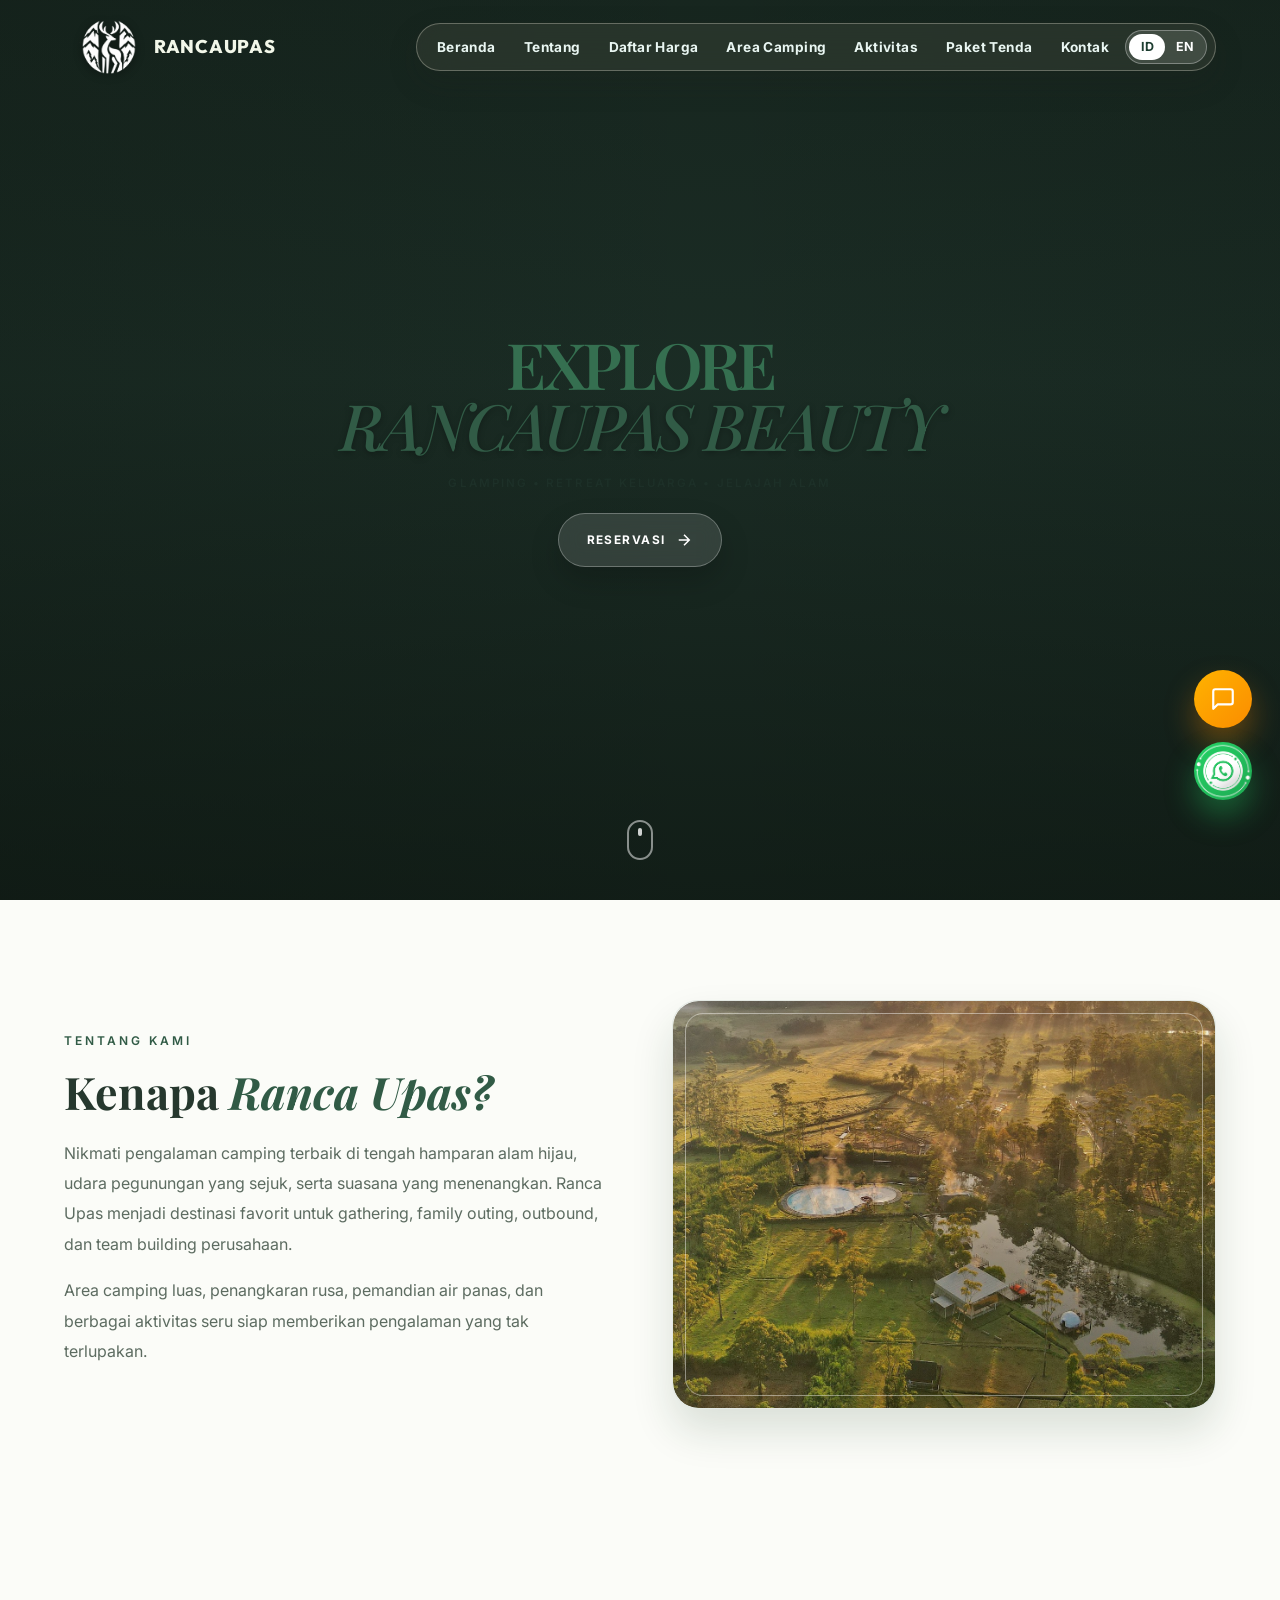
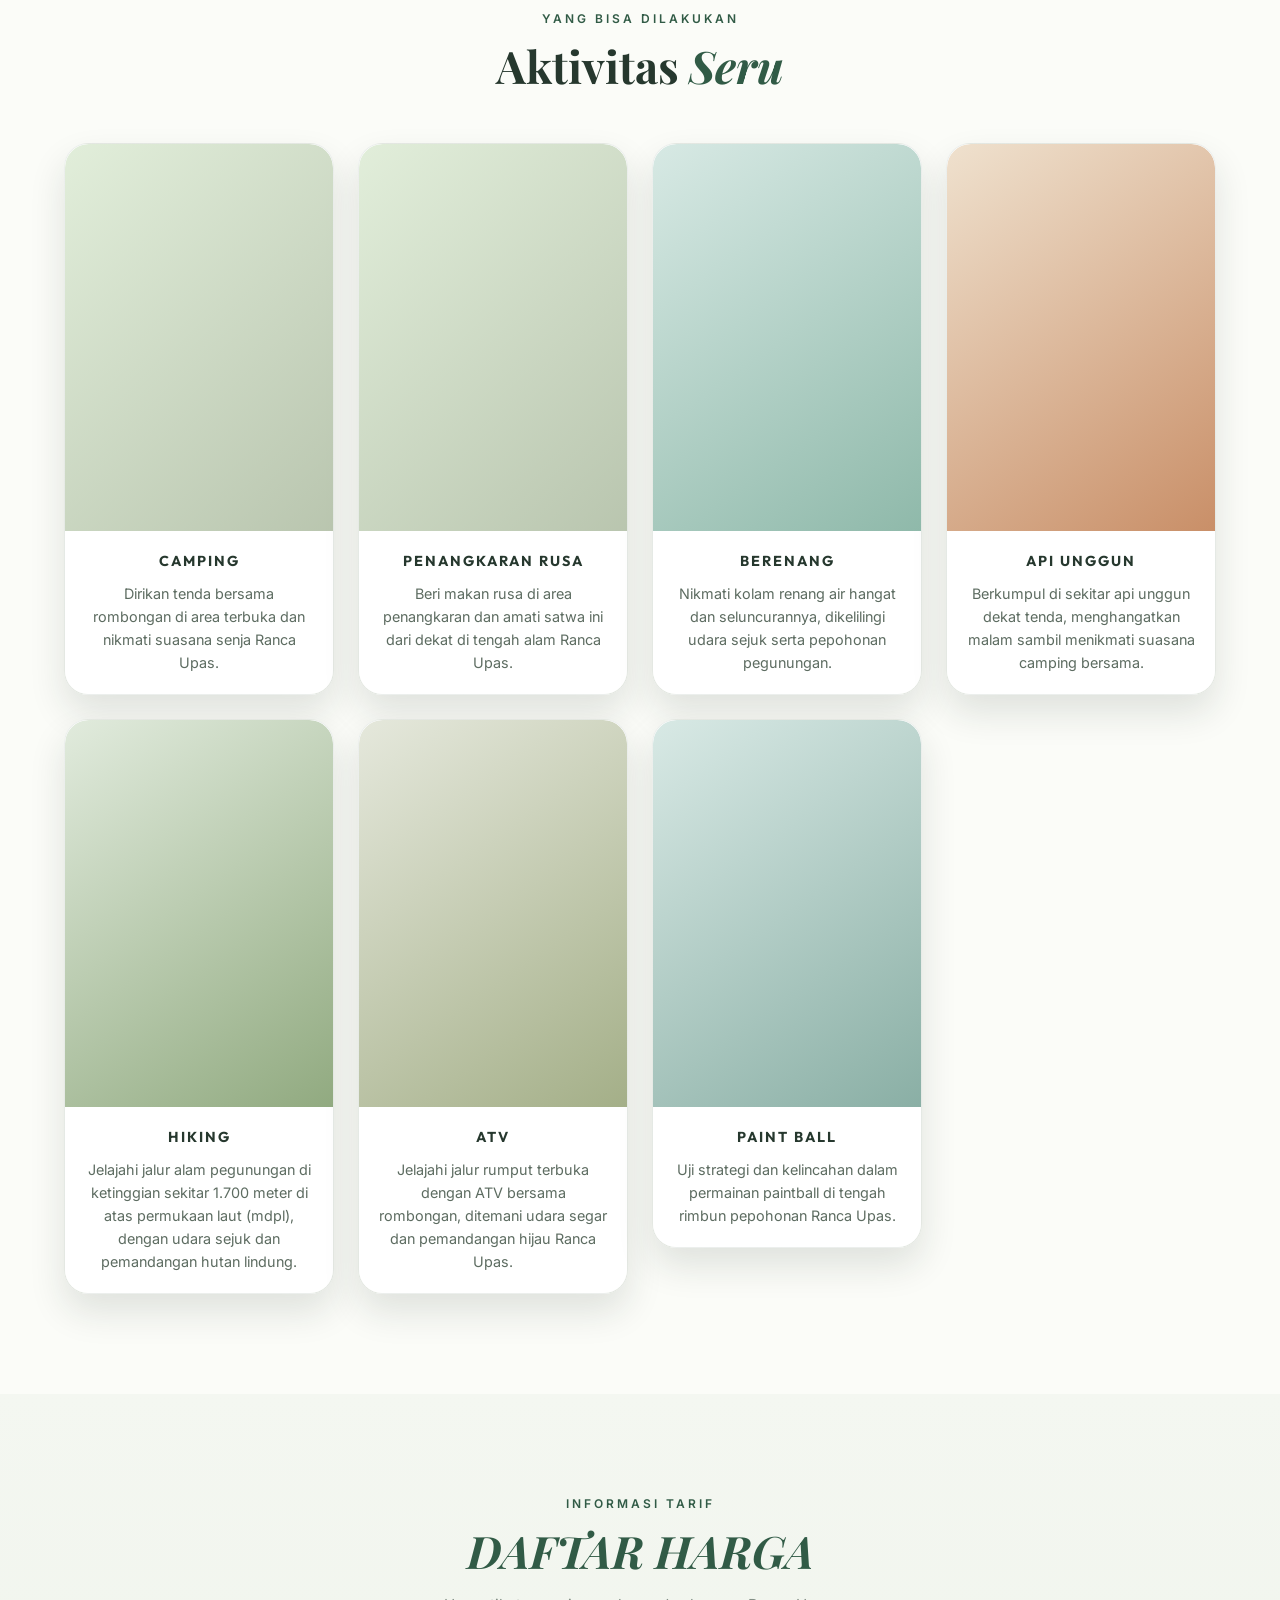
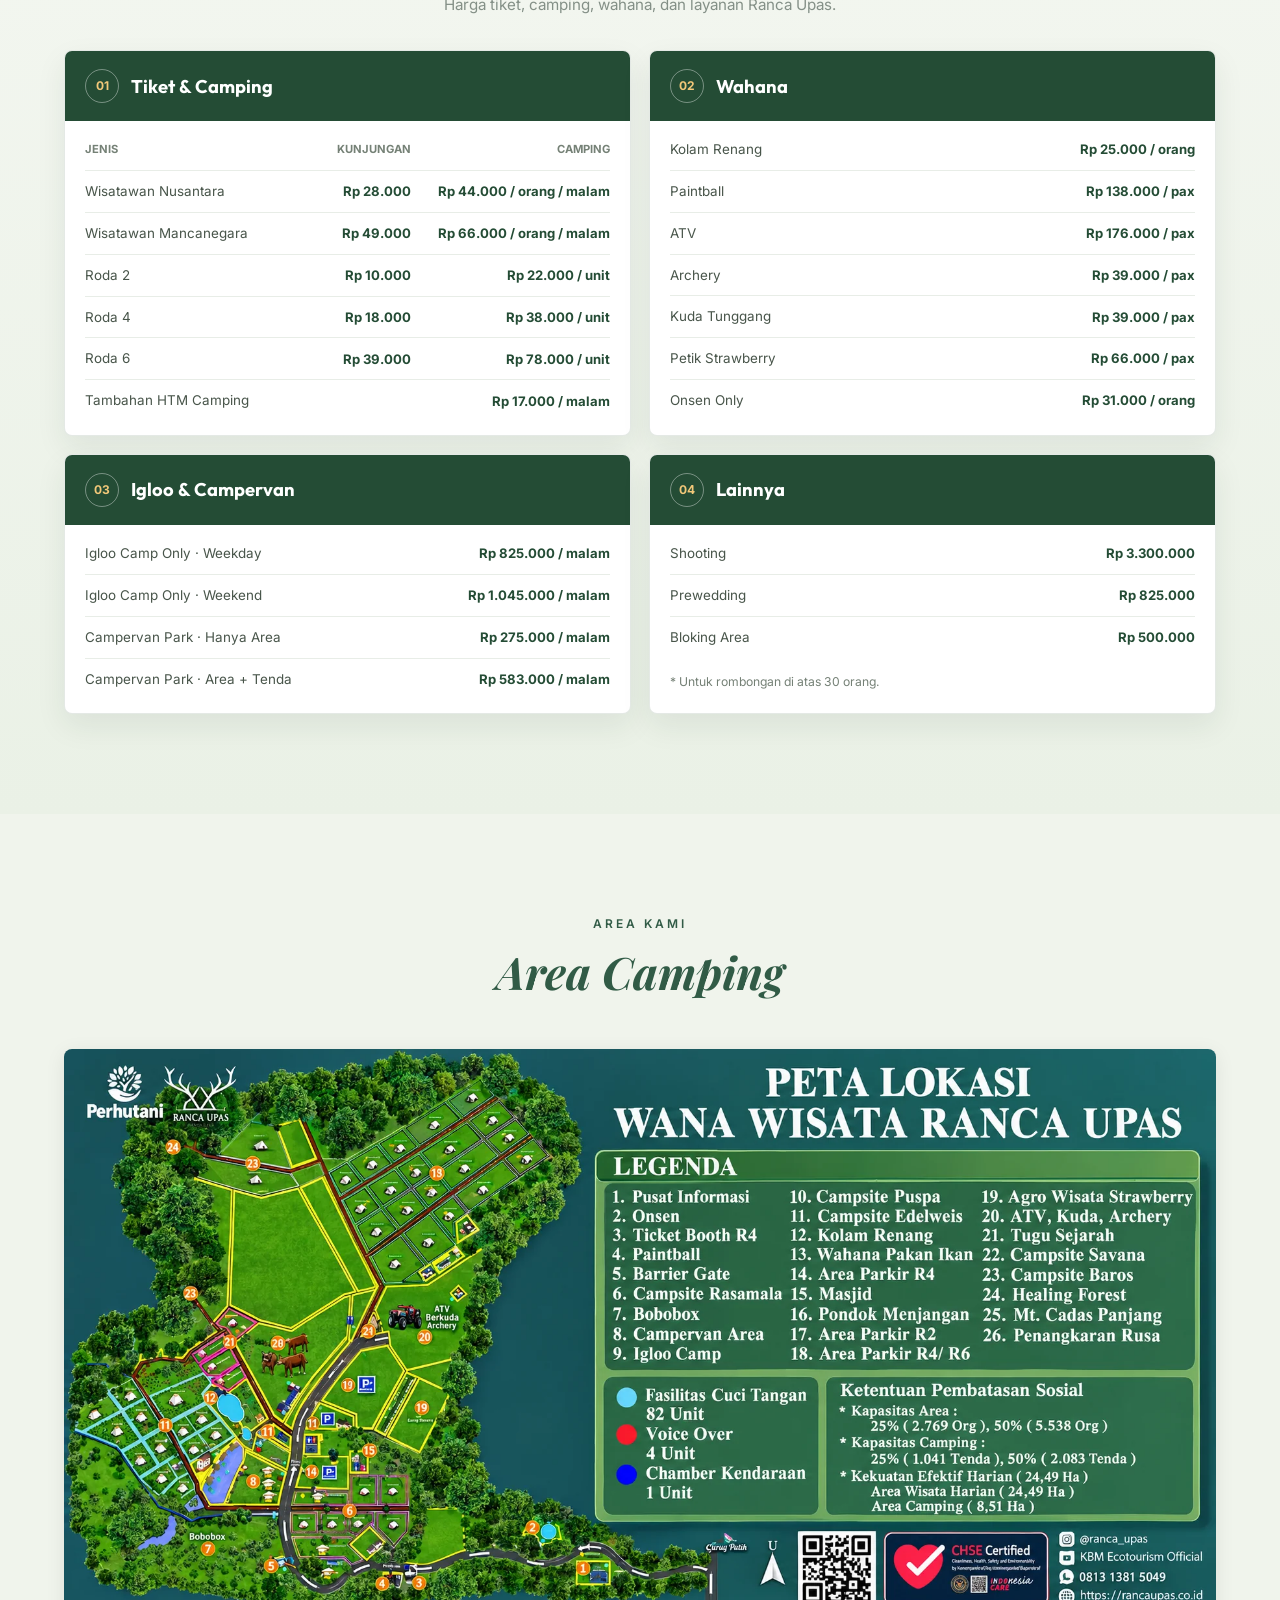
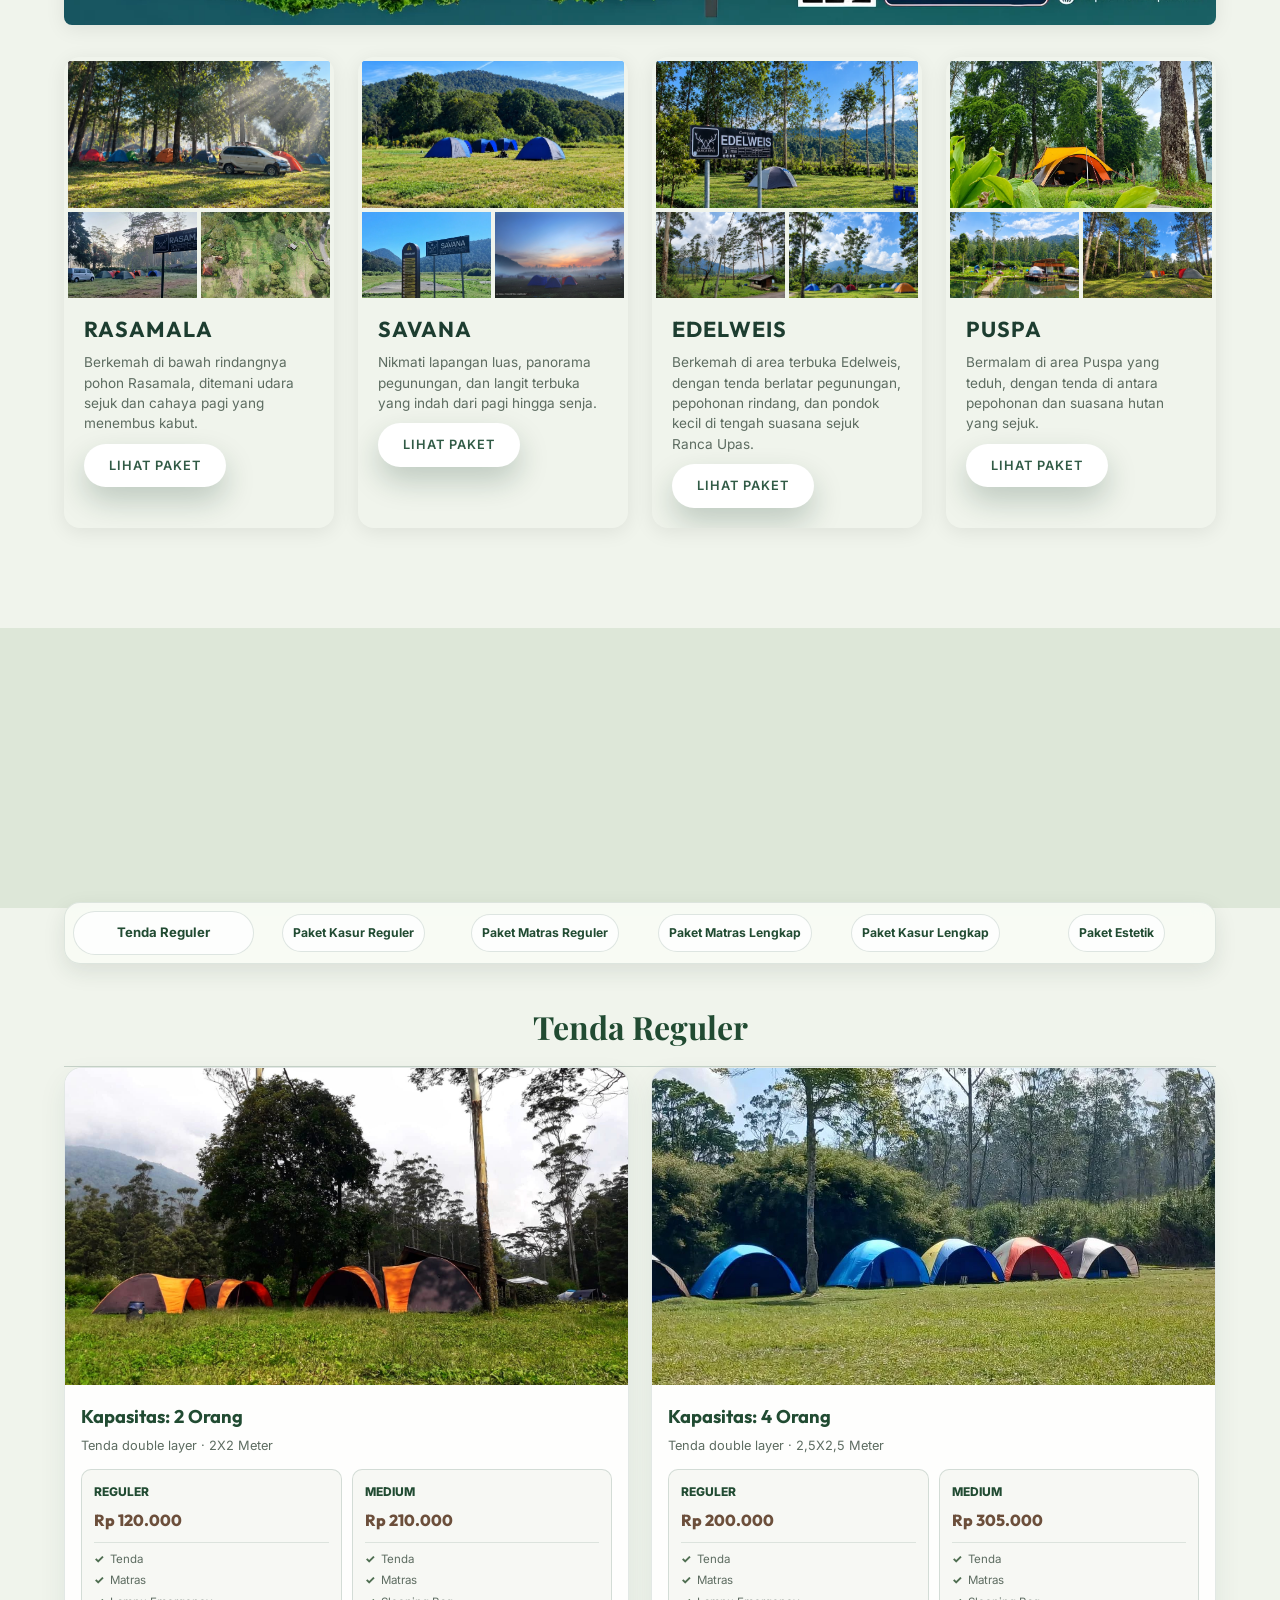
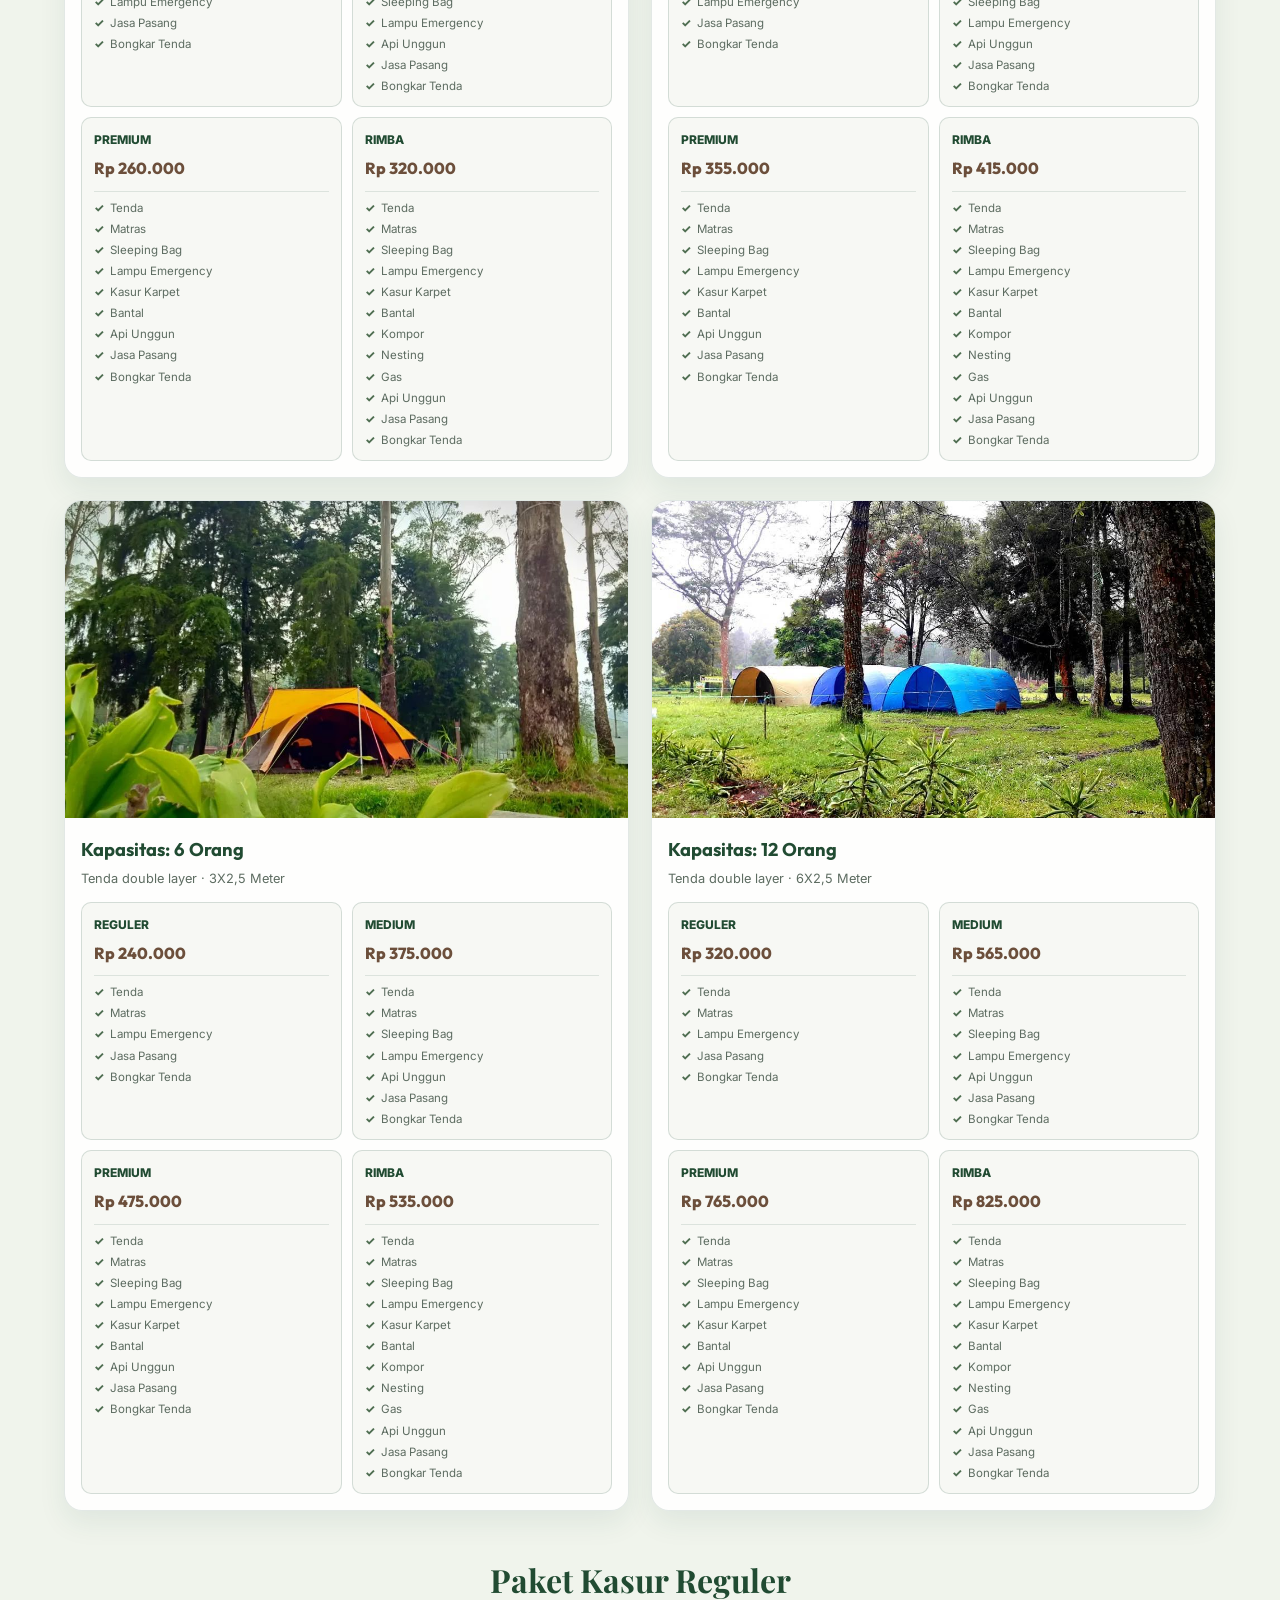
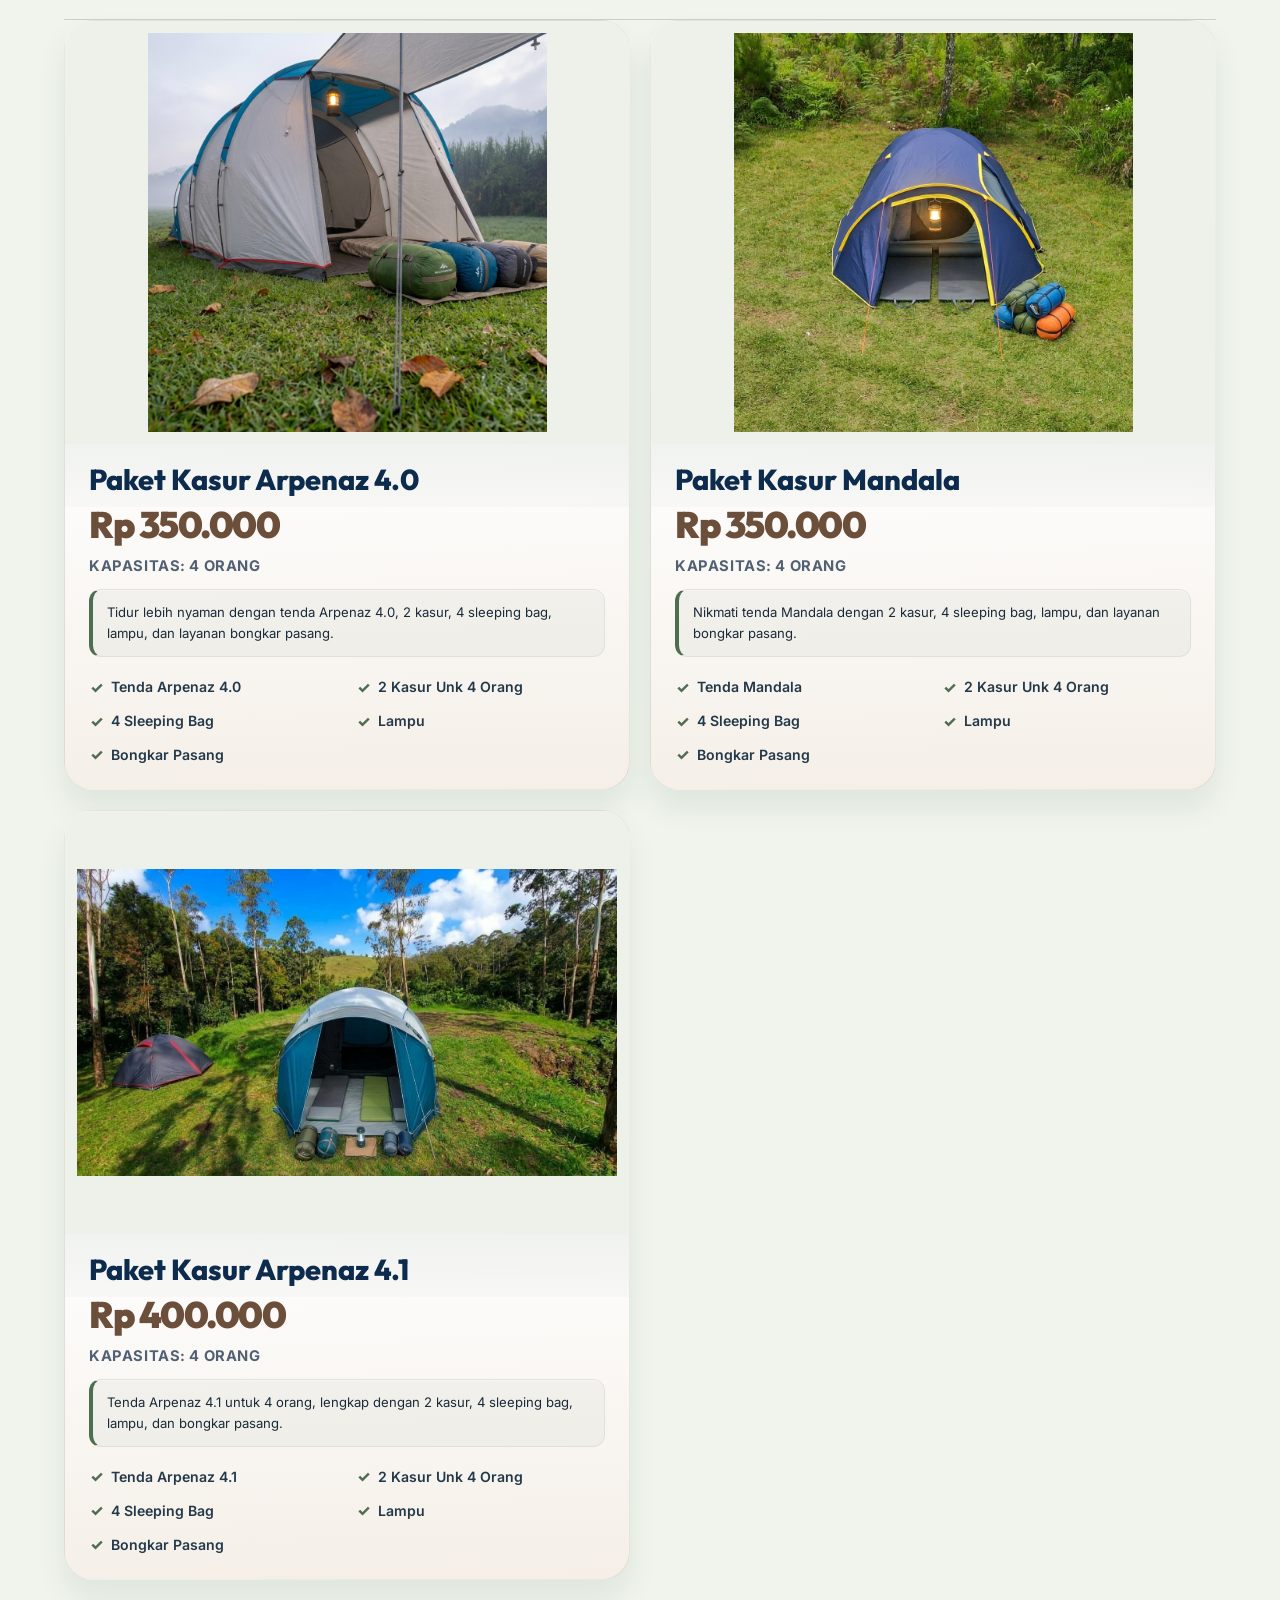
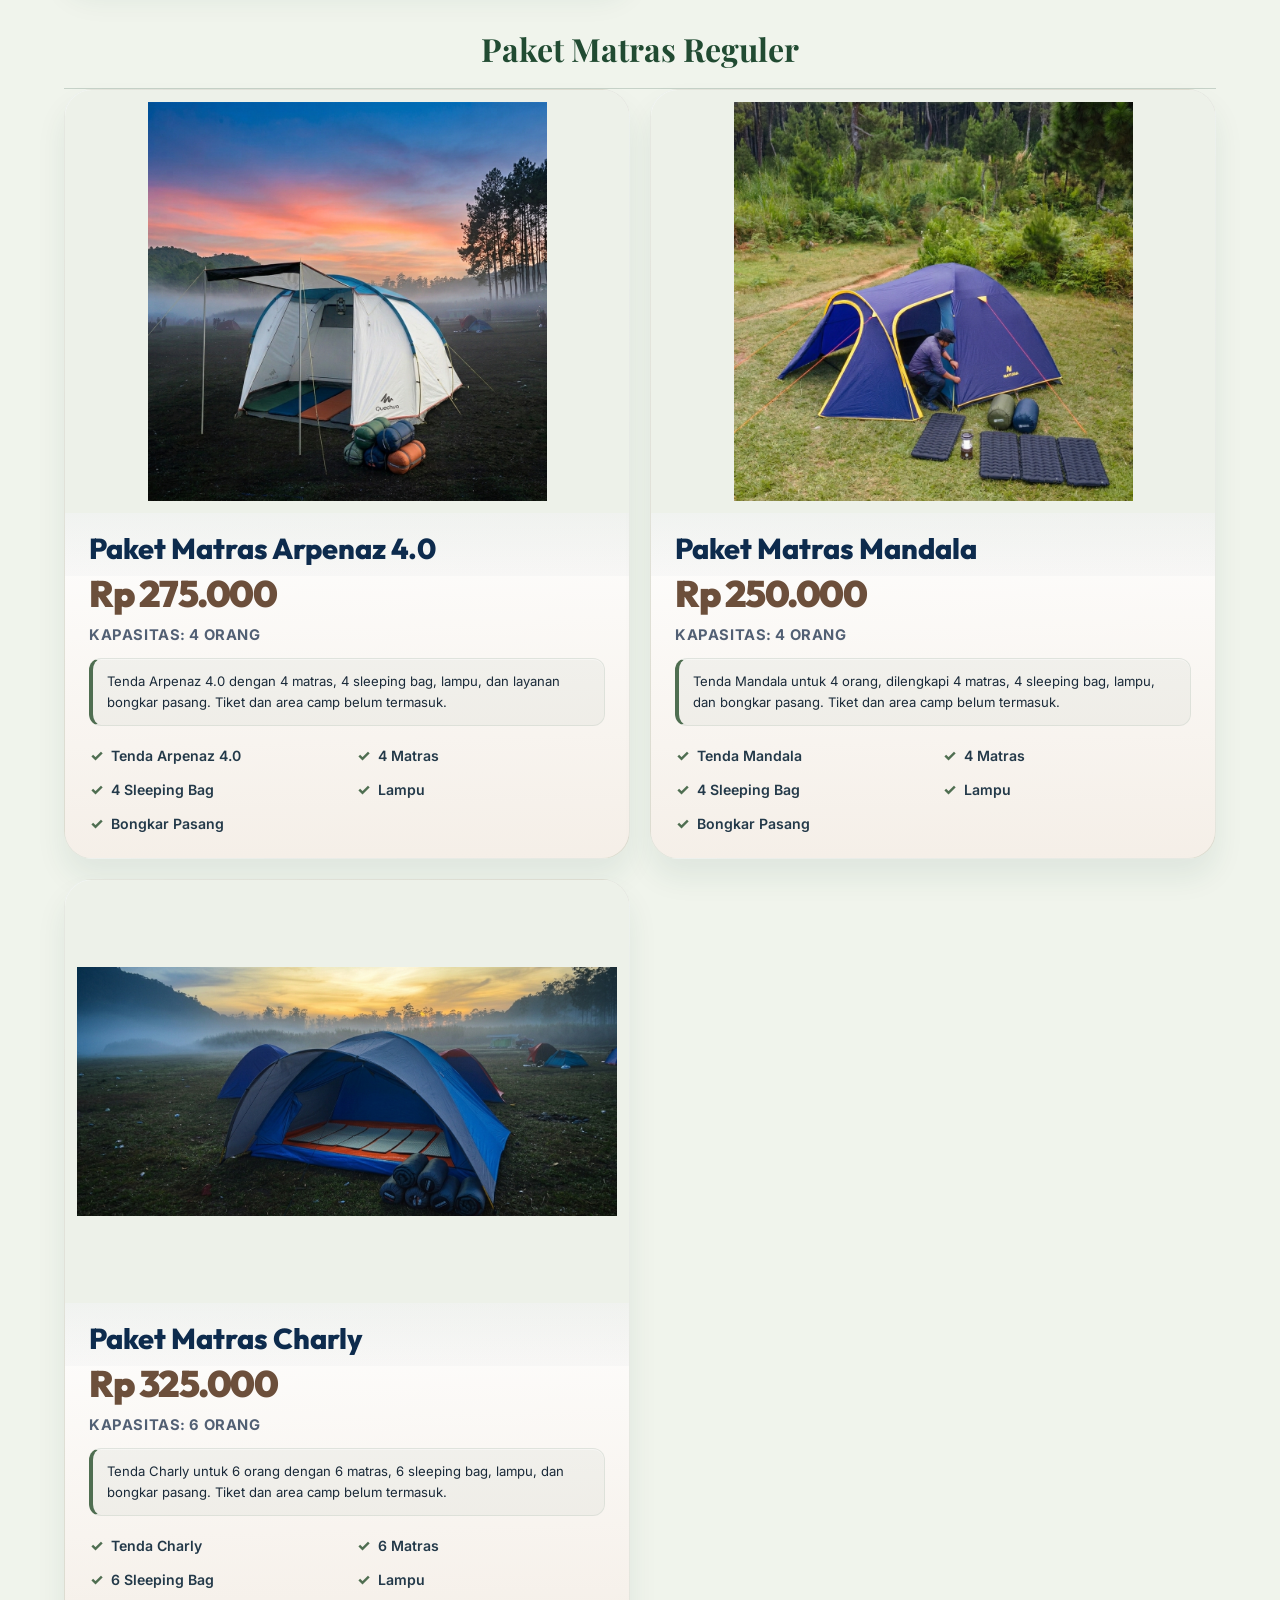
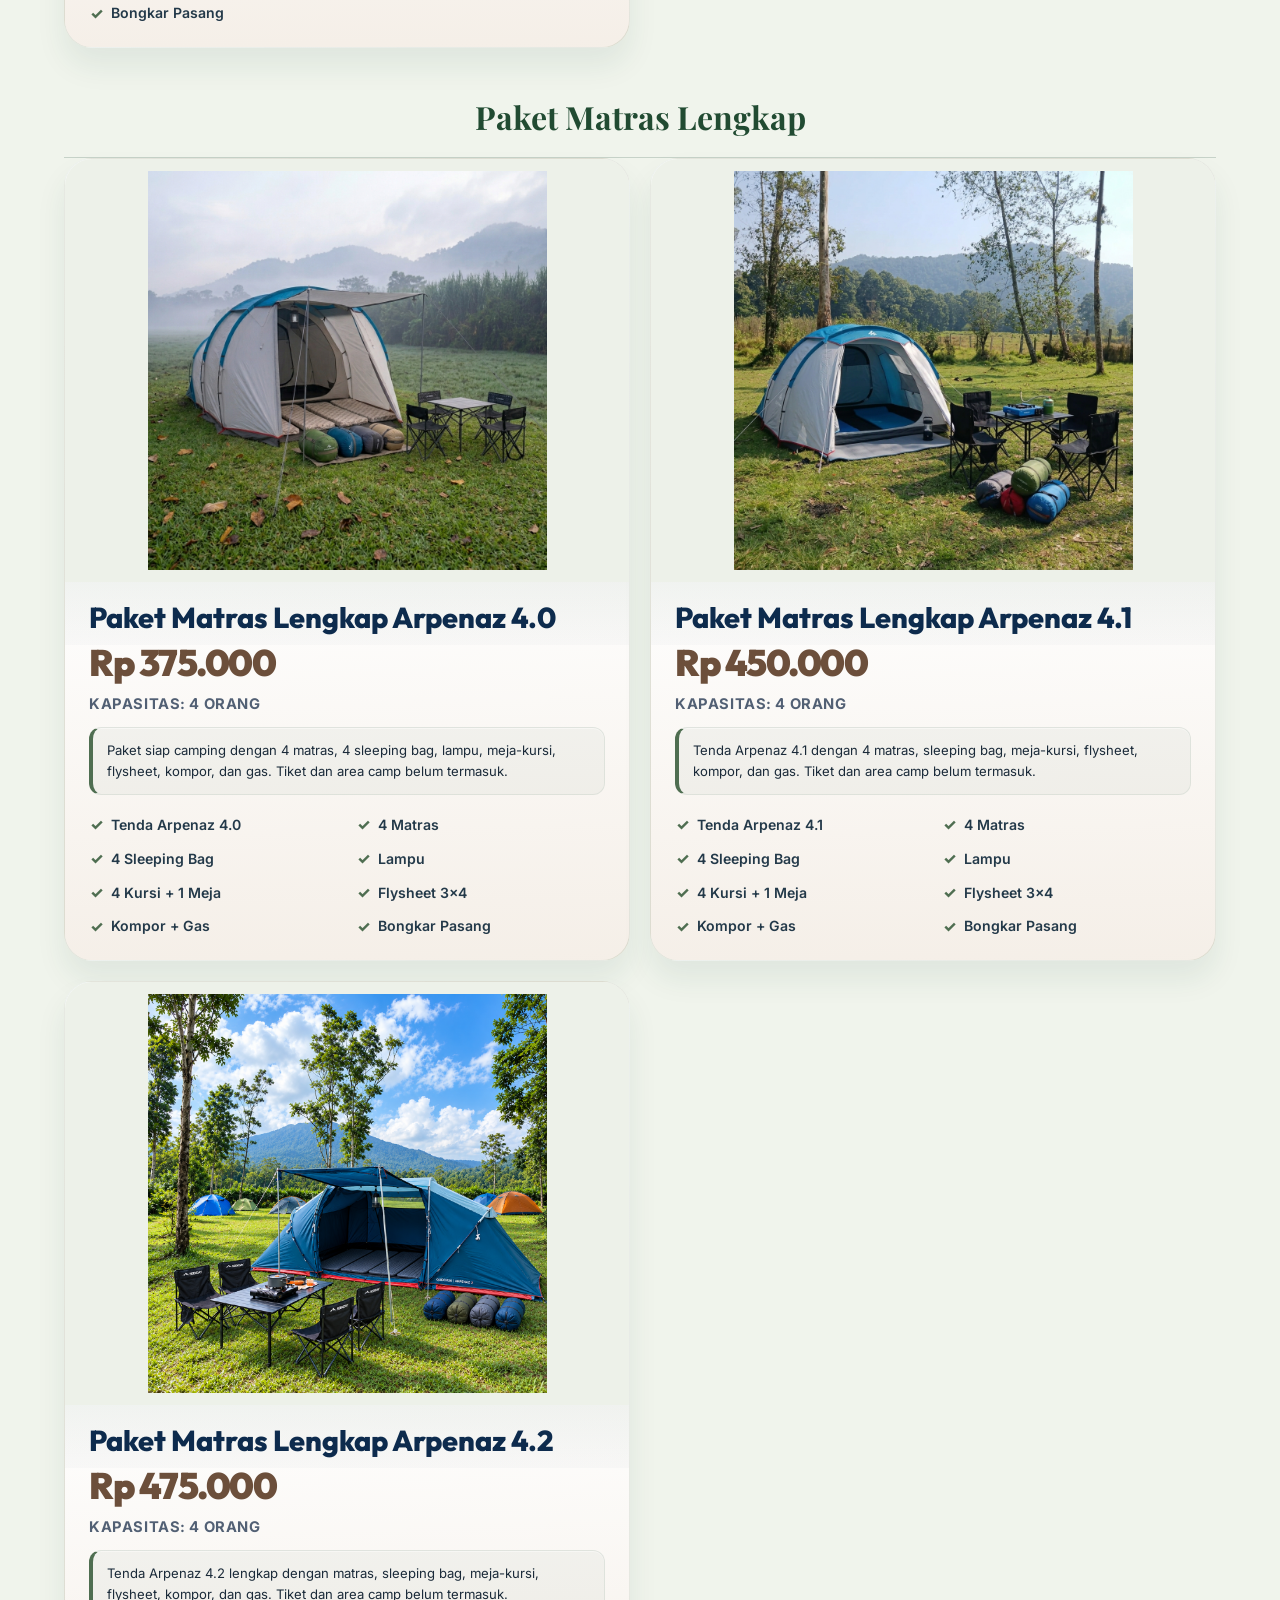
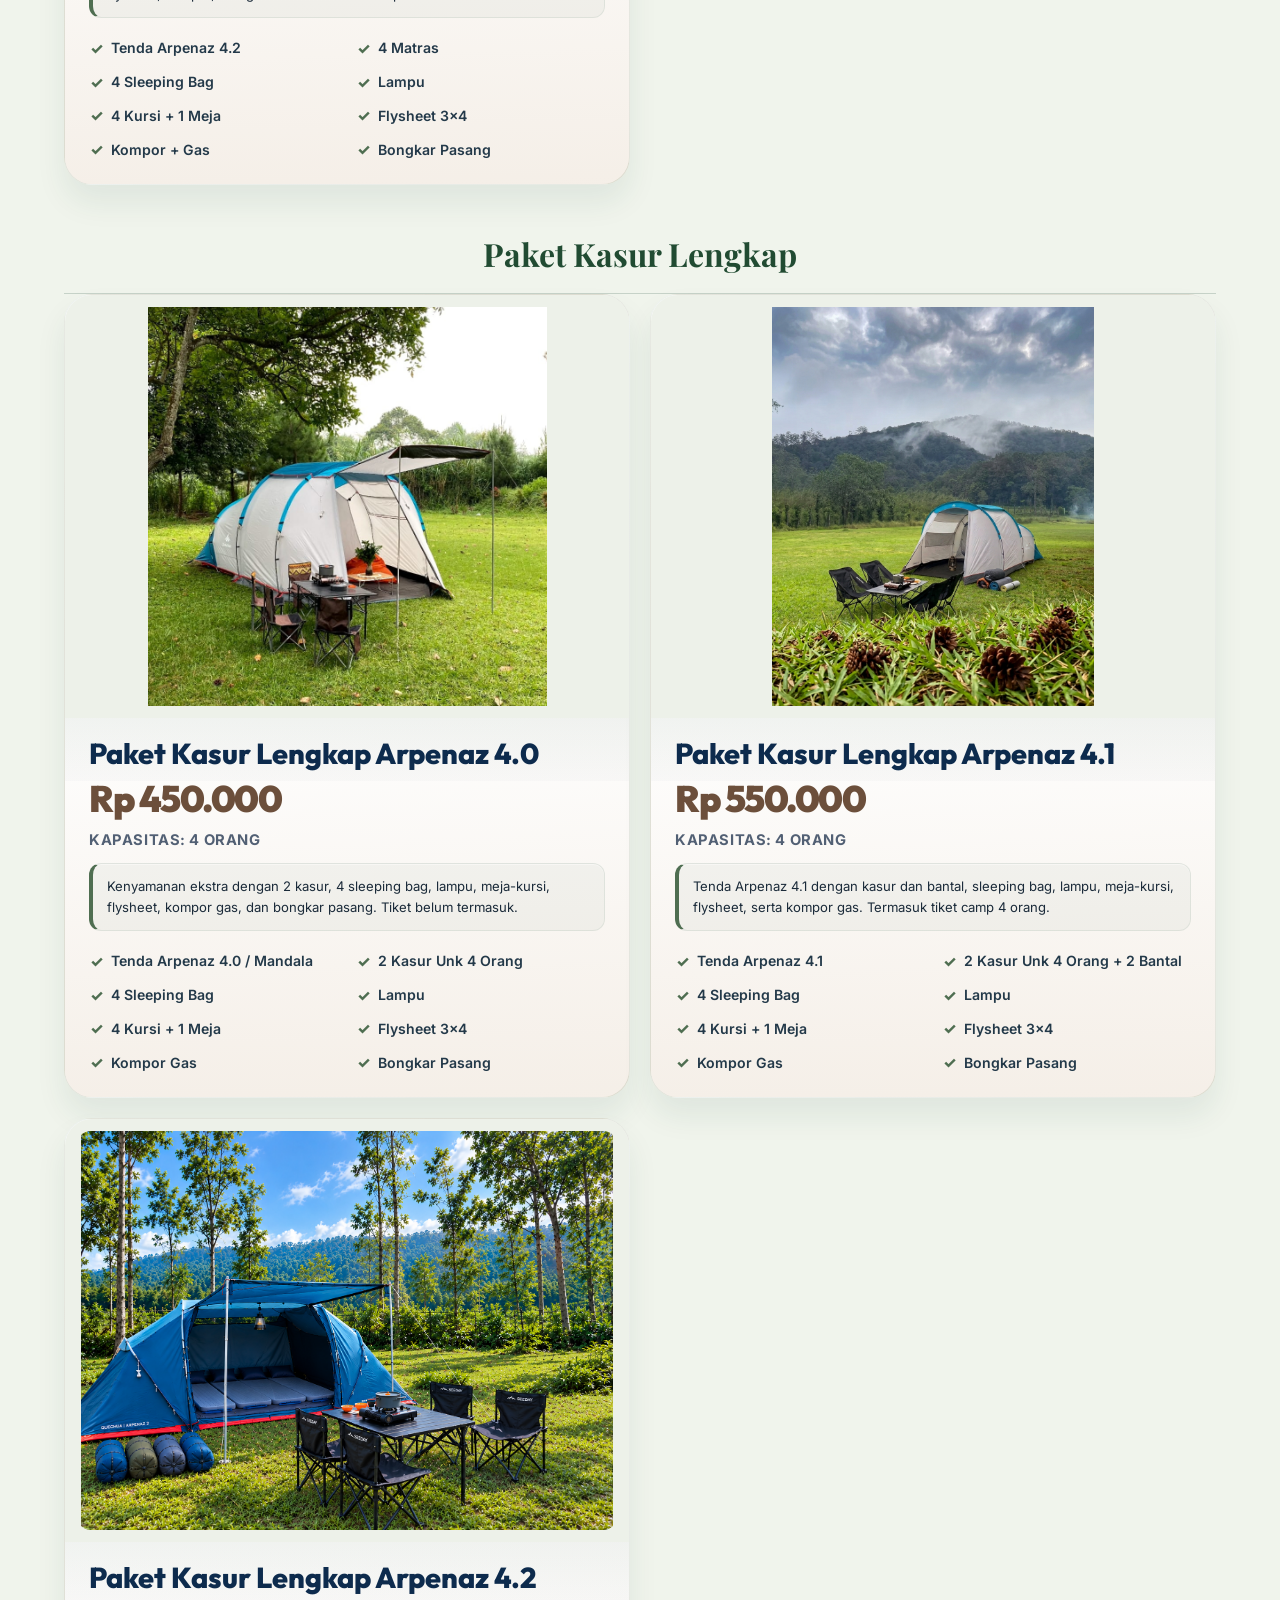
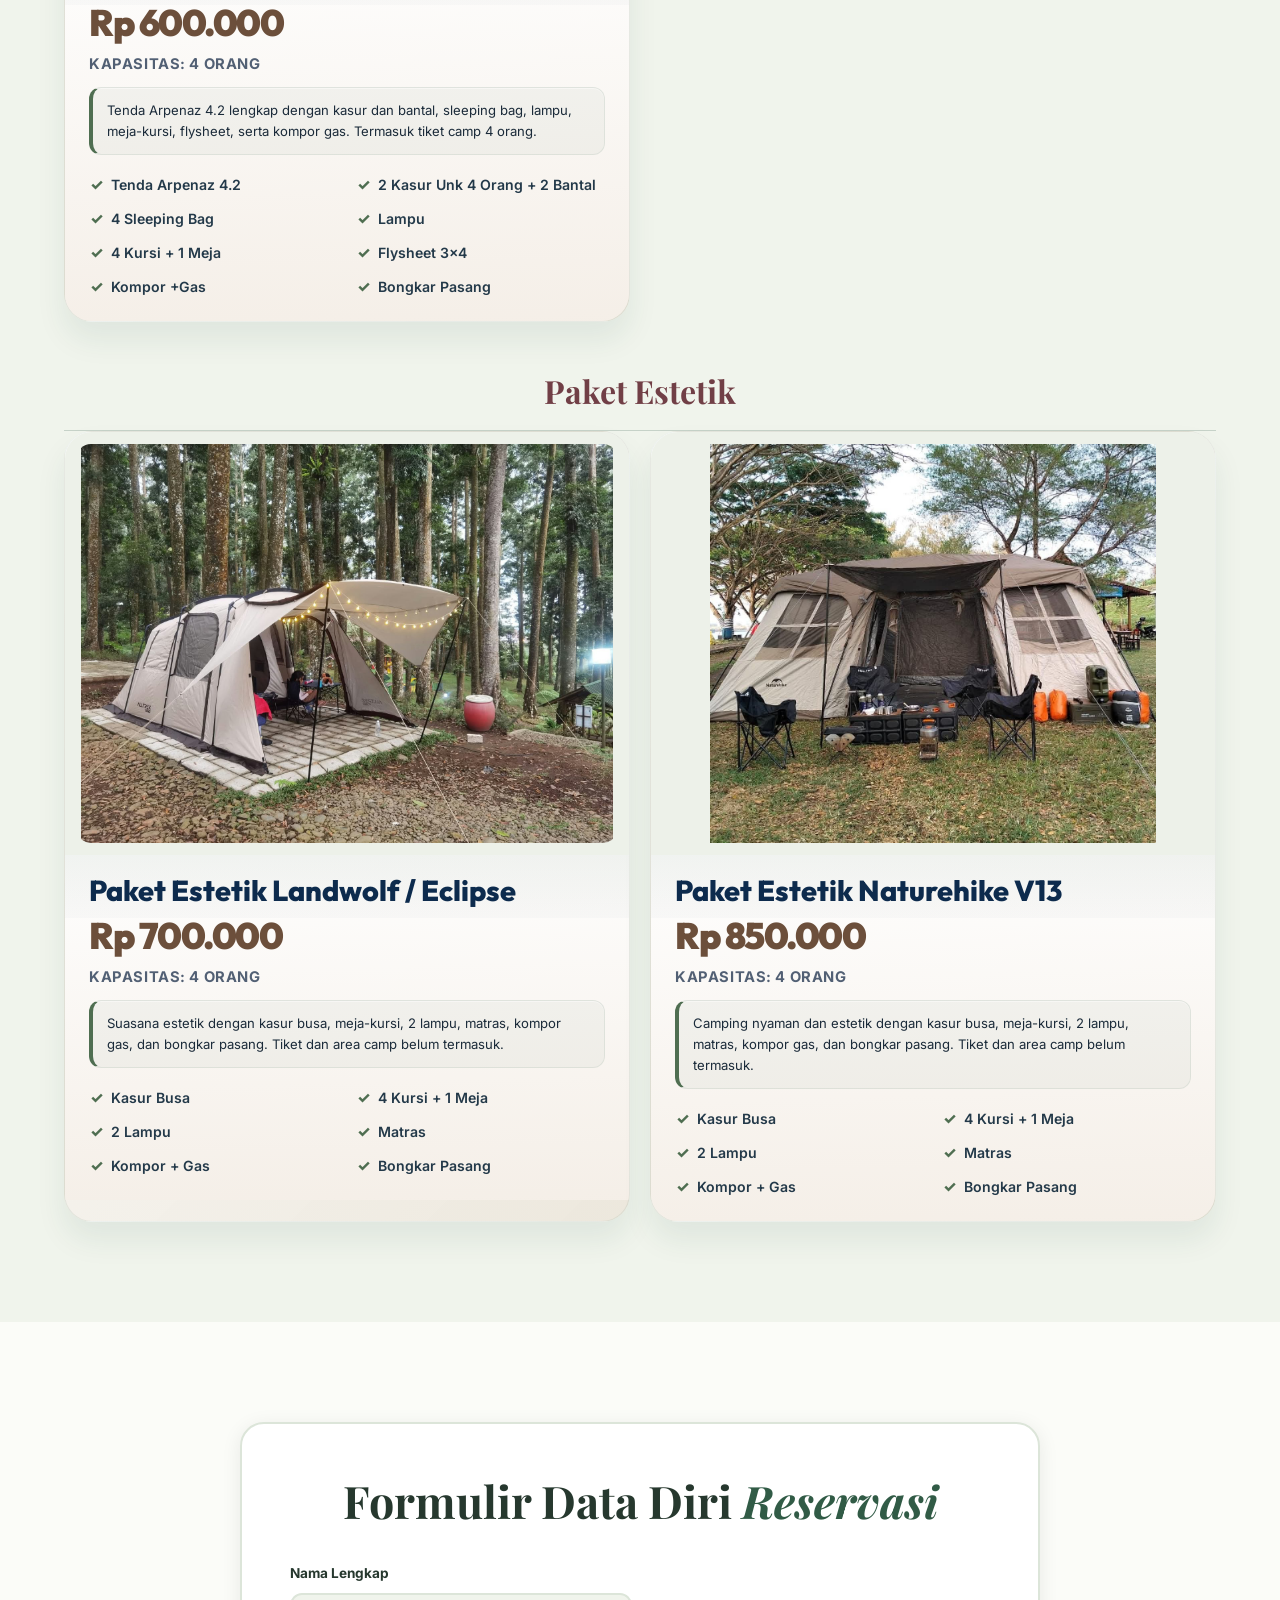
==== RANCAUPAS BEAUTY/index.html @ 6505d2d2 "auto: 2026-10-15 12.51.29" ====
<!DOCTYPE html>
<html lang="id">
<head>
    <meta charset="UTF-8">
    <meta name="viewport" content="width=device-width, initial-scale=1.0">
    <meta name="description" content="Ranca Upas Beauty - Destinasi camping terbaik di Ciwidey, Bandung. Nikmati pengalaman 2 Hari 1 Malam di alam terbuka dengan penangkaran rusa, pemandian air panas, dan berbagai aktivitas outdoor.">
    <meta name="keywords" content="ranca upas, camping, ciwidey, bandung, glamping, tenda, outdoor, penangkaran rusa, wisata alam">
    <title>Ranca Upas Beauty — Pengalaman Camping & Wisata Alam</title>
    <link rel="preconnect" href="https://fonts.googleapis.com">
    <link rel="preconnect" href="https://fonts.gstatic.com" crossorigin>
    <link href="https://fonts.googleapis.com/css2?family=Playfair+Display:ital,wght@0,400;0,500;0,600;0,700;1,400;1,500&family=Inter:wght@300;400;500;600;700&family=Outfit:wght@300;400;500;600;700&display=swap" rel="stylesheet">
    <link rel="stylesheet" href="style.css?v=dd909db7c600">
</head>
<body>
    <!-- Navigation -->
    <nav id="main-nav" class="navbar">
        <div class="nav-container">
            <a href="index.html" class="nav-logo" id="nav-logo" aria-label="Ranca Upas, kembali ke beranda">
                <img class="nav-logo-image" src="images/logo/Stylized%20Deer%20Mountain%20Emblem.png?v=20261015" alt="">
                <span class="nav-logo-text">RANCAUPAS</span>
            </a>
            <ul class="nav-links" id="nav-links">
                <li><a href="#hero" class="nav-link active" data-section="hero">Home</a></li>
                <li><a href="#tentang" class="nav-link" data-section="tentang">Tentang</a></li>
                <li><a href="#daftar-harga" class="nav-link" data-section="daftar-harga">Daftar Harga</a></li>
                <li><a href="#area-camping" class="nav-link" data-section="area-camping">Area Camping</a></li>
                <li><a href="#aktivitas" class="nav-link" data-section="aktivitas">Aktivitas</a></li>
                <li><a href="#paket" class="nav-link" data-section="paket">Paket Tenda</a></li>
                <li><a href="#kontak" class="nav-link" data-section="kontak">Kontak</a></li>
                <li class="language-switch-item">
                    <div class="language-switch" role="group" aria-label="Pilih bahasa">
                        <button type="button" class="language-option" data-language="id" aria-pressed="true">ID</button>
                        <button type="button" class="language-option" data-language="en" aria-pressed="false">EN</button>
                    </div>
                </li>
            </ul>
            <button id="nav-toggle" class="nav-toggle" aria-label="Toggle navigation">
                <span class="hamburger-line"></span>
                <span class="hamburger-line"></span>
                <span class="hamburger-line"></span>
            </button>
        </div>
    </nav>

    <!-- Hero Section -->
    <section id="hero" class="hero-section">
        <div class="hero-video-stage" aria-hidden="true">
            <video class="hero-video-layer is-active" muted playsinline loop preload="metadata">
                <source src="images/hero/cinematik.mp4" type="video/mp4">
            </video>
            <video class="hero-video-layer" muted playsinline loop preload="none">
                <source src="images/hero/cinematik.mp4" type="video/mp4">
            </video>
        </div>
        <div class="hero-bg-overlay"></div>
        <div class="hero-content">
            <h1 class="hero-title" data-animate="fade-up" data-delay="100">
                <span class="hero-title-lead">EXPLORE</span>
                <span class="hero-title-brand">RANCAUPAS BEAUTY</span>
            </h1>
            <p class="hero-kicker" data-animate="fade-up">Glamping • Retreat Keluarga • Jelajah Alam</p>
            <div class="hero-cta" data-animate="fade-up" data-delay="400">
                <a href="#paket" class="btn btn-primary" id="hero-reserve-btn">
                    <span>Reservasi</span>
                    <svg class="btn-arrow" viewBox="0 0 24 24" fill="none" stroke="currentColor" stroke-width="2"><path d="M5 12h14M12 5l7 7-7 7"/></svg>
                </a>
            </div>
        </div>
        <div class="hero-scroll-indicator" id="scroll-indicator">
            <div class="scroll-mouse">
                <div class="scroll-wheel"></div>
            </div>
        </div>
    </section>

    <!-- Tentang Section -->
    <section id="tentang" class="tentang-section">
        <div class="container">
            <div class="tentang-grid">
                <div class="tentang-content" data-animate="fade-right">
                    <span class="section-tag">Tentang Kami</span>
                    <h2 class="section-title">Kenapa <span class="text-accent">Ranca Upas?</span></h2>
                    <p class="tentang-text">
                        Nikmati pengalaman camping terbaik di tengah hamparan alam hijau, udara pegunungan yang sejuk, serta suasana yang menenangkan. Ranca Upas menjadi destinasi favorit untuk gathering, family outing, outbound, dan team building perusahaan.
                    </p>
                    <p class="tentang-text">
                        Area camping luas, penangkaran rusa, pemandian air panas, dan berbagai aktivitas seru siap memberikan pengalaman yang tak terlupakan.
                    </p>
                </div>
                <div class="tentang-image" data-animate="fade-left">
                    <div class="tentang-img-wrapper">
                        <div class="img-placeholder nature-placeholder">
    <img src="images/tentang/rancaupas.jpg" alt="Pemandangan Ranca Upas dari atas saat matahari terbit" class="placeholder-photo" loading="lazy">
</div>
                    </div>
                </div>
            </div>
        </div>
    </section>

    <!-- Aktivitas Section -->
    <section id="aktivitas" class="aktivitas-section">
        <div class="container">
            <div class="section-header" data-animate="fade-up">
                <span class="section-tag-center">Yang Bisa Dilakukan</span>
                <h2 class="section-title-center" data-language-id="Aktivitas <span class=&quot;text-accent&quot;>Seru</span>" data-language-en="Fun <span class=&quot;text-accent&quot;>Activities</span>">Aktivitas <span class="text-accent">Seru</span></h2>
            </div>
            <div class="aktivitas-grid" data-animate="fade-up" data-delay="200">
                <div class="aktivitas-card">
                    <div class="aktivitas-image">
                        <video muted playsinline loop preload="none" aria-label="Video suasana camping di Ranca Upas" style="width:100%;height:100%;object-fit:cover;object-position:center;background:transparent;">
                            <source data-src="images/aktivitas/camping%20rancaupas.mp4" type="video/mp4">
                        </video>
                    </div>
                    <div class="aktivitas-copy">
                        <div class="aktivitas-label">CAMPING</div>
                        <p class="aktivitas-description">Dirikan tenda bersama rombongan di area terbuka dan nikmati suasana senja Ranca Upas.</p>
                    </div>
                </div>
                <div class="aktivitas-card">
                    <div class="aktivitas-image">
                        <video muted playsinline loop preload="none" aria-label="Video penangkaran rusa" style="width:100%;height:100%;object-fit:cover;object-position:center;background:transparent;">
                            <source data-src="images/aktivitas/makan%20rusa.mp4" type="video/mp4">
                        </video>
                    </div>
                    <div class="aktivitas-copy">
                        <div class="aktivitas-label">PENANGKARAN RUSA</div>
                        <p class="aktivitas-description">Beri makan rusa di area penangkaran dan amati satwa ini dari dekat di tengah alam Ranca Upas.</p>
                    </div>
                </div>
                <div class="aktivitas-card">
                    <div class="aktivitas-image">
                        <video muted playsinline loop preload="none" aria-label="Video kolam renang air hangat" style="width:100%;height:100%;object-fit:cover;object-position:center;background:transparent;">
                            <source data-src="images/aktivitas/Kolam%20renang%20air%20hangat%20rancaupas.mp4" type="video/mp4">
                        </video>
                    </div>
                    <div class="aktivitas-copy">
                        <div class="aktivitas-label">BERENANG</div>
                        <p class="aktivitas-description">Nikmati kolam renang air hangat dan seluncurannya, dikelilingi udara sejuk serta pepohonan pegunungan.</p>
                    </div>
                </div>
                <div class="aktivitas-card">
                    <div class="aktivitas-image">
                        <video muted playsinline loop preload="none" aria-label="Video api unggun" style="width:100%;height:100%;object-fit:cover;object-position:center;background:transparent;">
                            <source data-src="images/aktivitas/api%20ungun.mp4" type="video/mp4">
                        </video>
                    </div>
                    <div class="aktivitas-copy">
                        <div class="aktivitas-label">API UNGGUN</div>
                        <p class="aktivitas-description">Berkumpul di sekitar api unggun dekat tenda, menghangatkan malam sambil menikmati suasana camping bersama.</p>
                    </div>
                </div>
                <div class="aktivitas-card">
                    <div class="aktivitas-image">
                        <video muted playsinline loop preload="none" aria-label="Video hiking di Ranca Upas" style="width:100%;height:100%;object-fit:cover;object-position:center;background:transparent;">
                            <source data-src="images/aktivitas/hiking.mp4" type="video/mp4">
                        </video>
                    </div>
                    <div class="aktivitas-copy">
                        <div class="aktivitas-label">HIKING</div>
                        <p class="aktivitas-description">Jelajahi jalur alam pegunungan di ketinggian sekitar 1.700 meter di atas permukaan laut (mdpl), dengan udara sejuk dan pemandangan hutan lindung.</p>
                    </div>
                </div>
                <div class="aktivitas-card">
                    <div class="aktivitas-image">
                        <video muted playsinline loop preload="none" aria-label="Video aktivitas ATV di Ranca Upas" style="width:100%;height:100%;object-fit:cover;object-position:center;background:transparent;">
                            <source data-src="images/aktivitas/atv%20rancaupas.mp4" type="video/mp4">
                        </video>
                    </div>
                    <div class="aktivitas-copy">
                        <div class="aktivitas-label">ATV</div>
                        <p class="aktivitas-description">Jelajahi jalur rumput terbuka dengan ATV bersama rombongan, ditemani udara segar dan pemandangan hijau Ranca Upas.</p>
                    </div>
                </div>
                <div class="aktivitas-card">
                    <div class="aktivitas-image">
                        <video muted playsinline loop preload="none" aria-label="Video aktivitas paintball di Ranca Upas" style="width:100%;height:100%;object-fit:cover;object-position:center;background:transparent;">
                            <source data-src="images/aktivitas/paint%20ball.mp4" type="video/mp4">
                        </video>
                    </div>
                    <div class="aktivitas-copy">
                        <div class="aktivitas-label">PAINT BALL</div>
                        <p class="aktivitas-description">Uji strategi dan kelincahan dalam permainan paintball di tengah rimbun pepohonan Ranca Upas.</p>
                    </div>
                </div>
            </div>
        </div>
    </section>

    <!-- Daftar Harga Section -->
    <section id="daftar-harga" class="price-guide-section">
        <div class="container">
            <div class="section-header" data-animate="fade-up">
                <span class="section-tag-center">Informasi Tarif</span>
                <h2 class="section-title-center"><span class="text-accent">DAFTAR HARGA</span></h2>
                <p class="section-desc">Harga tiket, camping, wahana, dan layanan Ranca Upas.</p>
            </div>
            <div class="price-guide-grid" data-animate="fade-up" data-delay="150">
                <article class="price-guide-card">
                    <header class="price-guide-card-header">
                        <span class="price-guide-number">01</span>
                        <h3>Tiket & Camping</h3>
                    </header>
                    <div class="price-guide-card-body">
                        <div class="price-guide-table-head"><span>Jenis</span><span>Kunjungan</span><span>Camping</span></div>
                        <div class="price-guide-row"><span>Wisatawan Nusantara</span><strong>Rp 28.000</strong><strong>Rp 44.000 / orang / malam</strong></div>
                        <div class="price-guide-row"><span>Wisatawan Mancanegara</span><strong>Rp 49.000</strong><strong>Rp 66.000 / orang / malam</strong></div>
                        <div class="price-guide-row"><span>Roda 2</span><strong>Rp 10.000</strong><strong>Rp 22.000 / unit</strong></div>
                        <div class="price-guide-row"><span>Roda 4</span><strong>Rp 18.000</strong><strong>Rp 38.000 / unit</strong></div>
                        <div class="price-guide-row"><span>Roda 6</span><strong>Rp 39.000</strong><strong>Rp 78.000 / unit</strong></div>
                        <div class="price-guide-row"><span>Tambahan HTM Camping</span><strong class="price-guide-span">Rp 17.000 / malam</strong></div>
                    </div>
                </article>
                <article class="price-guide-card">
                    <header class="price-guide-card-header">
                        <span class="price-guide-number">02</span>
                        <h3>Wahana</h3>
                    </header>
                    <div class="price-guide-card-body price-guide-list">
                        <div class="price-guide-row"><span>Kolam Renang</span><strong>Rp 25.000 / orang</strong></div>
                        <div class="price-guide-row"><span>Paintball</span><strong>Rp 138.000 / pax</strong></div>
                        <div class="price-guide-row"><span>ATV</span><strong>Rp 176.000 / pax</strong></div>
                        <div class="price-guide-row"><span>Archery</span><strong>Rp 39.000 / pax</strong></div>
                        <div class="price-guide-row"><span>Kuda Tunggang</span><strong>Rp 39.000 / pax</strong></div>
                        <div class="price-guide-row"><span>Petik Strawberry</span><strong>Rp 66.000 / pax</strong></div>
                        <div class="price-guide-row"><span>Onsen Only</span><strong>Rp 31.000 / orang</strong></div>
                    </div>
                </article>
                <article class="price-guide-card">
                    <header class="price-guide-card-header">
                        <span class="price-guide-number">03</span>
                        <h3>Igloo & Campervan</h3>
                    </header>
                    <div class="price-guide-card-body price-guide-list">
                        <div class="price-guide-row"><span>Igloo Camp Only · Weekday</span><strong>Rp 825.000 / malam</strong></div>
                        <div class="price-guide-row"><span>Igloo Camp Only · Weekend</span><strong>Rp 1.045.000 / malam</strong></div>
                        <div class="price-guide-row"><span>Campervan Park · Hanya Area</span><strong>Rp 275.000 / malam</strong></div>
                        <div class="price-guide-row"><span>Campervan Park · Area + Tenda</span><strong>Rp 583.000 / malam</strong></div>
                    </div>
                </article>
                <article class="price-guide-card">
                    <header class="price-guide-card-header">
                        <span class="price-guide-number">04</span>
                        <h3>Lainnya</h3>
                    </header>
                    <div class="price-guide-card-body price-guide-list">
                        <div class="price-guide-row"><span>Shooting</span><strong>Rp 3.300.000</strong></div>
                        <div class="price-guide-row"><span>Prewedding</span><strong>Rp 825.000</strong></div>
                        <div class="price-guide-row"><span>Bloking Area</span><strong>Rp 500.000</strong></div>
                    </div>
                    <p class="price-guide-note">* Untuk rombongan di atas 30 orang.</p>
                </article>
            </div>
        </div>
    </section>

    <!-- Area Camping Section -->
    <section id="area-camping" class="area-section">
        <div class="container">
            <div class="section-header" data-animate="fade-up">
                <span class="section-tag-center">Area Kami</span>
                <h2 class="section-title-center"><span class="text-accent">Area Camping</span></h2>
            </div>
            <figure class="area-map">
                <img src="images/area-camping/denah.webp" alt="Denah lokasi wisata dan area camping Ranca Upas" loading="lazy">
            </figure>
            <div class="area-grid" data-animate="fade-up" data-delay="200">
                <div class="area-card">
                    <div class="area-photo-grid">
                        <img class="area-photo-tents" src="images/area-camping/rasmala%20a1.webp" alt="Tenda-tenda di bawah pepohonan Rasamala dengan cahaya pagi menembus kabut" loading="lazy">
                        <img src="images/area-camping/rasmala%20a2.webp" alt="Papan Campsite Rasamala di antara tenda saat pagi berkabut" loading="lazy">
                        <img src="images/area-camping/rasmala%20a3.webp" alt="Pemandangan udara area perkemahan Rasamala yang dikelilingi pepohonan" loading="lazy">
                    </div>
                    <div class="area-card-content">
                        <h3>RASAMALA</h3>
                        <p>Berkemah di bawah rindangnya pohon Rasamala, ditemani udara sejuk dan cahaya pagi yang menembus kabut.</p>
                        <a href="#paket" class="btn btn-small">Lihat Paket</a>
                    </div>
                </div>
                <div class="area-card">
                    <div class="area-photo-grid">
                        <img class="area-photo-tents" src="images/area-camping/savana%20a1.webp" alt="Deretan tenda di lapangan Savana dengan latar pegunungan dan langit cerah" loading="lazy">
                        <img src="images/area-camping/savana%20a2.webp" alt="Papan Campsite Savana di lapangan terbuka berlatar perbukitan" loading="lazy">
                        <img src="images/area-camping/savana%20a3.webp" alt="Langit senja di atas hamparan Savana dan pepohonan perbukitan" loading="lazy">
                    </div>
                    <div class="area-card-content">
                        <h3>SAVANA</h3>
                        <p>Nikmati lapangan luas, panorama pegunungan, dan langit terbuka yang indah dari pagi hingga senja.</p>
                        <a href="#paket" class="btn btn-small">Lihat Paket</a>
                    </div>
                </div>
                <div class="area-card">
                    <div class="area-photo-grid">
                        <img src="images/area-camping/edelweis%20a1.webp" alt="Papan Campsite Edelweis dengan tenda di area berumput" loading="lazy">
                        <img src="images/area-camping/edelweis%20a2.webp" alt="Pondok kecil di area camping Edelweis yang dikelilingi pepohonan" loading="lazy">
                        <img src="images/area-camping/edelwis%20a3.webp" alt="Deretan tenda di lapangan camping Edelweis berlatar pegunungan" loading="lazy">
                    </div>
                    <div class="area-card-content">
                        <h3>EDELWEIS</h3>
                        <p>Berkemah di area terbuka Edelweis, dengan tenda berlatar pegunungan, pepohonan rindang, dan pondok kecil di tengah suasana sejuk Ranca Upas.</p>
                        <a href="#paket" class="btn btn-small">Lihat Paket</a>
                    </div>
                </div>
                <div class="area-card">
                    <div class="area-photo-grid">
                        <img src="images/area-camping/pinus%20a1.webp" alt="Tenda oranye di antara pepohonan rindang di area Puspa" loading="lazy">
                        <img src="images/area-camping/pinus%20a2.webp" alt="Tenda dome dan pondok di tepi danau dengan pantulan perbukitan" loading="lazy">
                        <img src="images/area-camping/pinus%20a3.webp" alt="Deretan tenda di antara pepohonan Puspa saat suasana senja" loading="lazy">
                    </div>
                    <div class="area-card-content">
                        <h3>PUSPA</h3>
                        <p>Bermalam di area Puspa yang teduh, dengan tenda di antara pepohonan dan suasana hutan yang sejuk.</p>
                        <a href="#paket" class="btn btn-small">Lihat Paket</a>
                    </div>
                </div>
            </div>
        </div>
    </section>

<!-- Paket Tenda Rancaupas Section -->
    <section id="paket" class="paket-section">
        <div class="container">
            <div class="section-header" data-animate="fade-up">
                <span class="section-tag-center">Pilihan Terbaik</span>
                <h2 class="section-title-center" data-language-id="⛺ <span class=&quot;text-accent&quot;>Paket Tenda Rancaupas</span>" data-language-en="⛺ <span class=&quot;text-accent&quot;>Rancaupas Tent Packages</span>">⛺ <span class="text-accent">Paket Tenda Rancaupas</span></h2>
                <p class="section-desc">* Harga belum termasuk tiket</p>
            </div>

            <nav class="paket-category-nav" aria-label="Kategori paket">
                <a href="#paket-category-tenda-reguler">Tenda Reguler</a>
                <a href="#paket-category-paket-kasur-reguler">Paket Kasur Reguler</a>
                <a href="#paket-category-paket-matras-reguler">Paket Matras Reguler</a>
                <a href="#paket-category-paket-matras-lengkap">Paket Matras Lengkap</a>
                <a href="#paket-category-paket-kasur-lengkap">Paket Kasur Lengkap</a>
                <a href="#paket-category-paket-estetik">Paket Estetik</a>
            </nav>

            <div class="paket-grid" id="paket-grid">
                <!-- All package categories are rendered here by JavaScript. -->
            </div>
        </div>
    </section>

<!-- Price List Section -->
    <!-- Reservasi Section -->
    <section id="reservasi" class="reservasi-section">
        <div class="container">
            <div class="reservasi-card" data-animate="fade-up">
                <section id="selected-package-summary" class="selected-package-summary" aria-live="polite" aria-atomic="true" hidden></section>
                <h2 class="section-title-center" data-language-id="Formulir Data Diri <span class=&quot;text-accent&quot;>Reservasi</span>" data-language-en="<span class=&quot;text-accent&quot;>Camping Booking</span> Form">Formulir Data Diri <span class="text-accent">Reservasi</span></h2>
                <form id="reservation-form" class="reservation-form">
                    <div class="form-row">
                        <div class="form-group">
                            <label for="res-name">Nama Lengkap</label>
                            <input type="text" id="res-name" name="name" placeholder="Masukkan nama Anda" required>
                        </div>
                    </div>
                    <div class="form-row">
                        <div class="form-group">
                            <label for="res-guests">Jumlah Peserta</label>
                            <select id="res-guests" name="guests" required>
                                <option value="">Pilih jumlah</option>
                                <option value="2">2 Orang</option>
                                <option value="4">4 Orang</option>
                                <option value="6">6 Orang</option>
                                <option value="8">8 Orang</option>
                                <option value="10">10 Orang</option>
                                <option value="12">12 Orang</option>
                                <option value="15+">15+ Orang (Group)</option>
                                <option value="rombongan">Rombongan / Event</option>
                            </select>
                        </div>
                    </div>
                    <div class="form-row">
                        <div class="form-group">
                            <label for="res-date">Tanggal Check-in</label>
                            <input type="date" id="res-date" name="date" required>
                        </div>
                        <div class="form-group">
                            <label for="res-paket">Pilihan Paket</label>
                            <select id="res-paket" name="paket" required>
                                <option value="">Pilih paket</option>
                                <!-- Options populated dynamically by JS from paket tenda data -->
                            </select>
                        </div>
                    </div>
                    <div class="form-group">
                        <label for="res-notes">Catatan Tambahan</label>
                        <textarea id="res-notes" name="notes" placeholder="Request khusus, pertanyaan, dll." rows="3"></textarea>
                    </div>
                    <button type="submit" class="btn btn-primary btn-full" id="submit-reservation">
                        <span>Kirim Reservasi</span>
                        <svg class="btn-arrow" viewBox="0 0 24 24" fill="none" stroke="currentColor" stroke-width="2"><path d="M5 12h14M12 5l7 7-7 7"/></svg>
                    </button>
                </form>
            </div>
        </div>
    </section>

    <!-- Kontak Section -->
    <section id="kontak" class="kontak-section">
        <div class="container">
            <div class="section-header" data-animate="fade-up">
                <span class="section-tag-center">Hubungi Kami</span>
                <h2 class="section-title-center">Kontak & <span class="text-accent">Lokasi</span></h2>
            </div>
            <div class="kontak-grid" data-animate="fade-up" data-delay="200">
                <a class="kontak-card" href="https://www.google.com/maps/search/?api=1&amp;query=Jl.%20Ranca%20Upas%2C%20Alam%20Endah%2C%20Ciwidey%2C%20Kabupaten%20Bandung%2C%20Jawa%20Barat%2040973" target="_blank" rel="noopener noreferrer" aria-label="Lihat alamat Ranca Upas di Google Maps">
                    <div class="kontak-icon">📍</div>
                    <h4>Alamat</h4>
                    <p>Jl. Ranca Upas, Alam Endah, Ciwidey, Kabupaten Bandung, Jawa Barat 40973</p>
                </a>
                <a class="kontak-card" href="https://wa.me/6282120730123?text=Halo%20Ranca%20Upas%20Beauty%2C%20saya%20ingin%20bertanya%20mengenai%20reservasi." target="_blank" rel="noopener noreferrer" aria-label="Chat WhatsApp Ranca Upas di 0821 2073 0123">
                    <div class="kontak-icon">📞</div>
                    <h4>Telepon / WhatsApp</h4>
                    <p>0821 2073 0123</p>
                </a>
                <div class="kontak-card">
                    <div class="kontak-icon">🕐</div>
                    <h4>Jam Operasional</h4>
                    <p>Setiap Hari<br>24 jam</p>
                </div>
                <a class="kontak-card" href="mailto:info@rancaupasbeauty.id?subject=Reservasi%20Camping%20Ranca%20Upas&amp;body=Halo%20Ranca%20Upas%20Beauty%2C%0A%0ASaya%20ingin%20bertanya%20mengenai%20reservasi." aria-label="Kirim email ke Ranca Upas Beauty">
                    <div class="kontak-icon">📧</div>
                    <h4>Email</h4>
                    <p>info@rancaupasbeauty.id</p>
                </a>
            </div>
            <div class="complaint-panel" id="keluhan">
                <h3>Keluhan &amp; Masukan</h3>
                <p>Sampaikan kendala atau saran Anda kepada tim Ranca Upas.</p>
                <form id="complaint-form" class="complaint-form">
                    <div class="form-row">
                        <div class="form-group">
                            <label for="complaint-name">Nama</label>
                            <input type="text" id="complaint-name" name="name" autocomplete="name" placeholder="Nama Anda" required>
                        </div>
                        <div class="form-group">
                            <label for="complaint-email">Email untuk balasan</label>
                            <input type="email" id="complaint-email" name="email" autocomplete="email" placeholder="nama@email.com" required>
                        </div>
                    </div>
                    <div class="form-group">
                        <label for="complaint-message">Keluhan atau masukan</label>
                        <textarea id="complaint-message" name="message" rows="5" placeholder="Ceritakan keluhan atau masukan Anda..." required></textarea>
                    </div>
                    <button type="submit" class="btn btn-primary complaint-submit">
                        <span>Kirim Keluhan</span>
                        <svg class="btn-arrow" viewBox="0 0 24 24" fill="none" stroke="currentColor" stroke-width="2"><path d="M5 12h14M12 5l7 7-7 7"/></svg>
                    </button>
                    <p id="complaint-status" role="status" style="margin-top: 12px; font-weight: 600;"></p>
                </form>
            </div>
        </div>
    </section>

    <section id="peta-lokasi" class="map-section">
        <div class="container">
            <div class="map-heading">
                <span class="section-tag-center">Temukan Kami</span>
                <h2 class="section-title-center">Peta <span class="text-accent">Lokasi</span></h2>
            </div>
            <div class="map-frame">
                <iframe
                    title="Peta lokasi Ranca Upas, Ciwidey"
                    src="https://www.openstreetmap.org/export/embed.html?bbox=107.377113%2C-7.1531777%2C107.407113%2C-7.1231777&amp;layer=mapnik&amp;marker=-7.1381777%2C107.392113"
                    loading="lazy"
                    referrerpolicy="no-referrer-when-downgrade"
                    allowfullscreen>
                </iframe>
            </div>
        </div>
    </section>

    <a href="#keluhan" class="feedback-float" aria-label="Keluhan dan Masukan">
        <svg viewBox="0 0 24 24" fill="none" stroke="currentColor" stroke-width="2" stroke-linecap="round" stroke-linejoin="round" width="26" height="26"><path d="M21 15a2 2 0 0 1-2 2H7l-4 4V5a2 2 0 0 1 2-2h14a2 2 0 0 1 2 2z"/></svg>
    </a>

    <a href="https://wa.me/6282120730123?text=Halo%20Ranca%20Upas%20Beauty%2C%20saya%20ingin%20tanya%20tentang%20paket%20camping." class="wa-float" aria-label="Chat WhatsApp" target="_blank" rel="noopener noreferrer">
        <img src="images/kontak/wa.png" alt="" class="wa-float-logo">
    </a>

    <!-- Footer -->
    <footer id="footer" class="footer">
        <div class="footer-top">
            <div class="container">
                <div class="footer-grid">
                    <div class="footer-brand">
                        <a href="#hero" class="footer-logo">RANCA UPAS <span class="logo-accent">BEAUTY</span></a>
                        <p class="footer-desc">Destinasi camping & wisata alam terbaik di Ciwidey, Bandung. Pengalaman alam yang tak terlupakan bersama keluarga dan sahabat.</p>
                        <div class="footer-socials">
                            <a href="#" class="footer-social" aria-label="Instagram">📷</a>
                            <a href="#" class="footer-social" aria-label="Facebook">📘</a>
                            <a href="#" class="footer-social" aria-label="TikTok">🎵</a>
                            <a href="#" class="footer-social" aria-label="YouTube">▶️</a>
                        </div>
                    </div>
                    <div class="footer-col">
                        <h4 class="footer-title">Navigasi</h4>
                        <ul class="footer-links">
                            <li><a href="#hero">Home</a></li>
                            <li><a href="#tentang">Tentang</a></li>
                            <li><a href="#aktivitas">Aktivitas</a></li>
                            <li><a href="#paket">Paket Tenda</a></li>
                            <li><a href="#kontak">Kontak</a></li>
                        </ul>
                    </div>
                    <div class="footer-col">
                        <h4 class="footer-title">Area Camping</h4>
                        <ul class="footer-links">
                            <li><a href="#area-camping">Area Rasamala</a></li>
                            <li><a href="#area-camping">Area Savana</a></li>
                            <li><a href="#area-camping">Area Puspa</a></li>
                        </ul>
                    </div>

                </div>
            </div>
        </div>
        <div class="footer-bottom">
            <div class="container">
                <p>&copy; 2025 Ranca Upas Beauty. All rights reserved.</p>
            </div>
        </div>
    </footer>

    <!-- Back to Top -->
    <button id="back-to-top" class="back-to-top" aria-label="Back to top">
        <svg viewBox="0 0 24 24" fill="none" stroke="currentColor" stroke-width="2"><path d="M12 19V5M5 12l7-7 7 7"/></svg>
    </button>

    <!-- Reservation Success Modal -->
    <div id="reservation-modal" class="modal">
        <div class="modal-overlay"></div>
        <div class="modal-content">
            <div class="modal-icon">✅</div>
            <h3>Reservasi Terkirim!</h3>
            <p>Terima kasih! Tim kami akan segera menghubungi Anda untuk konfirmasi reservasi camping Anda.</p>
            <button class="btn btn-primary" id="modal-close">Tutup</button>
        </div>
    </div>

    <div id="image-modal" class="image-modal" aria-label="Preview gambar" aria-hidden="true">
        <span class="close-modal" aria-label="Close gallery">&times;</span>
        <button type="button" class="image-modal-arrow image-modal-prev" aria-label="Foto sebelumnya">&#8249;</button>
        <img src="" alt="Preview gambar" id="image-modal-img">
        <button type="button" class="image-modal-arrow image-modal-next" aria-label="Foto berikutnya">&#8250;</button>
        <span class="image-modal-counter" id="image-modal-counter"></span>
    </div>

    <script src="script.js?v=28abe8e53de5"></script>
</body>
</html>
---- RANCAUPAS BEAUTY/style.css ----
/* ============================================
   RANCA UPAS BEAUTY — Camping & Nature Website
   Premium Outdoor Theme Styles
   ============================================ */

/* ============ CSS Variables / Design Tokens ============ */
:root {
    /* Primary Palette - Pine, sage, and warm earth */
    --color-primary: #315B46;
    --color-primary-light: #557B61;
    --color-primary-dark: #1D3D30;
    --color-primary-glow: rgba(49, 91, 70, 0.22);
    --color-primary-soft: rgba(49, 91, 70, 0.08);
    
    /* Accent */
    --color-accent: #789879;
    --color-accent-light: #A8BE9D;
    --color-accent-warm: #D2A66D;
    
    /* Backgrounds */
    --color-bg-primary: #FBFCF8;
    --color-bg-secondary: #F0F4EC;
    --color-bg-dark: #1D3028;
    --color-bg-card: #FFFFFF;
    --color-bg-glass: rgba(249, 252, 246, 0.93);
    
    /* Text Colors */
    --color-text-primary: #26382E;
    --color-text-secondary: #5D6C61;
    --color-text-muted: #849087;
    --color-text-white: #FFFFFF;
    --color-text-on-primary: #FFFFFF;
    
    /* Borders */
    --color-border: #DCE5D9;
    --color-border-light: #E9EEE6;
    --color-border-green: rgba(49, 91, 70, 0.18);
    
    /* Gradients */
    --gradient-primary: linear-gradient(135deg, #294D3B 0%, #456B50 55%, #6F8C68 100%);
    --gradient-hero: linear-gradient(180deg, rgba(0,0,0,0.3) 0%, rgba(0,0,0,0.5) 100%);
    --gradient-card-hover: linear-gradient(145deg, rgba(49, 91, 70, 0.07) 0%, rgba(120, 152, 121, 0.025) 100%);
    
    /* Tier colors */
    --color-tier-reguler: #557B61;
    --color-tier-medium: #577D7A;
    --color-tier-premium: #A96F53;
    
    /* Typography */
    --font-display: 'Playfair Display', Georgia, serif;
    --font-body: 'Inter', -apple-system, sans-serif;
    --font-heading: 'Outfit', sans-serif;
    
    /* Spacing */
    --section-padding: 100px;
    --container-width: 1200px;
    
    /* Animation */
    --ease-out-expo: cubic-bezier(0.16, 1, 0.3, 1);
    --transition-smooth: all 0.5s var(--ease-out-expo);
    
    /* Shadows */
    --shadow-card: 0 4px 20px rgba(0, 0, 0, 0.08);
    --shadow-card-hover: 0 12px 40px rgba(0, 0, 0, 0.12);
    --shadow-elevated: 0 20px 60px rgba(0, 0, 0, 0.15);
    --shadow-green: 0 4px 16px rgba(49, 91, 70, 0.24);
}

/* ============ Reset & Base ============ */
*, *::before, *::after {
    margin: 0;
    padding: 0;
    box-sizing: border-box;
}

html {
    scroll-behavior: smooth;
    font-size: 16px;
    -webkit-font-smoothing: antialiased;
}

body {
    font-family: var(--font-body);
    background: var(--color-bg-primary);
    color: var(--color-text-primary);
    line-height: 1.7;
    overflow-x: hidden;
}

::selection {
    background: var(--color-primary);
    color: white;
}

a {
    text-decoration: none;
    color: inherit;
    transition: color 0.3s ease;
}

ul { list-style: none; }

.container {
    max-width: var(--container-width);
    margin: 0 auto;
    padding: 0 24px;
}

/* ============ Navigation ============ */
.navbar {
    position: fixed;
    top: 0;
    left: 0;
    right: 0;
    z-index: 1000;
    padding: 16px 0;
    transition: var(--transition-smooth);
}

.navbar.scrolled {
    padding: 10px 0;
    background: rgba(255, 255, 255, 0.86);
    backdrop-filter: blur(22px) saturate(180%);
    -webkit-backdrop-filter: blur(22px) saturate(180%);
    border-bottom: 1px solid rgba(27, 94, 32, 0.12);
    box-shadow: 0 10px 30px rgba(0,0,0,0.08);
}

/* Home state: keep the nav readable over the bright photo */
.navbar:not(.scrolled) .nav-logo,
.navbar:not(.scrolled) .nav-link {
    color: #e9f6f2;
}

.navbar:not(.scrolled) .nav-logo-text {
    color: #f2f7e9;
}

.navbar:not(.scrolled) .nav-logo-image {
    filter: brightness(0) invert(1) drop-shadow(0 2px 5px rgba(0, 0, 0, 0.48));
}

.navbar:not(.scrolled) .hamburger-line {
    background: #f6fff7;
}

.navbar:not(.scrolled) .nav-links {
    background: rgba(61, 68, 57, 0.48);
    border-color: rgba(245, 242, 225, 0.3);
    box-shadow: 0 12px 30px rgba(31, 35, 29, 0.18);
    backdrop-filter: blur(18px) saturate(125%);
    -webkit-backdrop-filter: blur(18px) saturate(125%);
}

.navbar:not(.scrolled) .nav-link:hover {
    background: rgba(255, 255, 255, 0.12);
    box-shadow: inset 0 0 0 1px rgba(255, 255, 255, 0.14);
}

.navbar:not(.scrolled) .nav-link.active {
    color: #354033;
    background: rgba(238, 234, 218, 0.78);
    box-shadow: inset 0 0 0 1px rgba(255, 255, 255, 0.26), 0 3px 10px rgba(31, 35, 29, 0.12);
}

.navbar.scrolled .nav-logo,
.navbar.scrolled .nav-link {
    color: #0f5b2d;
    background: transparent;
}

.navbar.scrolled .nav-logo-text {
    color: #173b20;
}

.navbar.scrolled .nav-logo-image {
    filter: contrast(1.14) saturate(1.12) drop-shadow(0 2px 5px rgba(19, 61, 51, 0.22));
}

.navbar.scrolled .hamburger-line {
    background: #214b32;
}

.nav-container {
    max-width: var(--container-width);
    margin: 0 auto;
    padding: 0 24px;
    display: flex;
    align-items: center;
    justify-content: space-between;
}

.nav-logo {
    display: flex;
    align-items: center;
    gap: 0;
    flex-shrink: 0;
    transition: color 0.3s ease;
}

.nav-logo-image {
    display: block;
    width: 100px;
    height: 69px;
    flex: 0 0 100px;
    object-fit: contain;
    filter: drop-shadow(0 5px 12px rgba(19, 61, 51, 0.18));
}

.nav-logo-text {
    color: inherit;
    font-family: var(--font-heading);
    font-size: 1.15rem;
    font-weight: 800;
    line-height: 1;
    letter-spacing: 0.04em;
    white-space: nowrap;
}

.logo-accent {
    color: var(--color-accent-light);
    font-weight: 700;
}

.navbar.scrolled .logo-accent {
    color: var(--color-primary);
}

.nav-links {
    display: flex;
    align-items: center;
    gap: 8px;
    background: rgba(231, 246, 234, 0.9);
    border: 1px solid rgba(27, 94, 32, 0.10);
    border-radius: 999px;
    padding: 7px 10px;
    backdrop-filter: blur(14px) saturate(140%);
    -webkit-backdrop-filter: blur(14px) saturate(140%);
    box-shadow: 0 10px 28px rgba(0,0,0,0.08);
}

.nav-link {
    font-size: 0.86rem;
    font-weight: 700;
    color: rgba(255, 255, 255, 0.96);
    padding: 8px 10px;
    border-radius: 999px;
    transition: all 0.3s ease;
    position: relative;
    letter-spacing: 0.03em;
    text-transform: none;
    min-width: fit-content;
    white-space: nowrap;
}

.nav-link:hover,
.nav-link.active {
    color: #ffffff;
    background: rgba(129, 196, 134, 0.26);
    box-shadow: inset 0 0 0 1px rgba(255,255,255,0.18), 0 8px 18px rgba(20, 84, 42, 0.18);
}

.navbar.scrolled .nav-links {
    background: rgba(249, 249, 243, 0.97);
    border-color: rgba(27, 70, 42, 0.14);
}

.navbar.scrolled .nav-link {
    color: #214b32;
}

.navbar.scrolled .nav-link:hover {
    background: rgba(27, 94, 32, 0.07);
}

.navbar.scrolled .nav-link.active {
    color: #ffffff;
    background: #1b5e20;
}

.language-switch {
    display: inline-flex;
    align-items: center;
    gap: 2px;
    padding: 3px;
    border: 1px solid rgba(255, 255, 255, 0.32);
    border-radius: 999px;
    background: rgba(255, 255, 255, 0.12);
}

.language-option {
    min-width: 36px;
    padding: 7px 9px;
    border: 0;
    border-radius: 999px;
    background: transparent;
    color: #ffffff;
    font: inherit;
    font-size: 0.78rem;
    font-weight: 700;
    line-height: 1;
    cursor: pointer;
    transition: background 0.2s ease, color 0.2s ease;
}

.language-option[aria-pressed="true"] {
    background: #ffffff;
    color: var(--color-primary-dark);
}

.navbar.scrolled .language-switch {
    border-color: rgba(27, 70, 42, 0.18);
    background: rgba(27, 94, 32, 0.06);
}

.navbar.scrolled .language-option {
    color: #214b32;
}

.navbar.scrolled .language-option[aria-pressed="true"] {
    background: #1b5e20;
    color: #ffffff;
}

.nav-toggle {
    display: none;
    flex-direction: column;
    gap: 5px;
    background: none;
    border: none;
    cursor: pointer;
    padding: 8px;
    z-index: 1001;
}

.hamburger-line {
    width: 24px;
    height: 2px;
    background: var(--color-text-primary);
    transition: all 0.3s ease;
    border-radius: 2px;
}

.nav-toggle.active .hamburger-line:nth-child(1) {
    transform: rotate(45deg) translate(5px, 5px);
}
.nav-toggle.active .hamburger-line:nth-child(2) {
    opacity: 0;
}
.nav-toggle.active .hamburger-line:nth-child(3) {
    transform: rotate(-45deg) translate(5px, -5px);
}

/* ============ Hero Section ============ */
.hero-section {
    position: relative;
    min-height: 100vh;
    min-height: 100svh;
    display: flex;
    align-items: center;
    justify-content: center;
    overflow: hidden;
    background:
        linear-gradient(180deg, rgba(12, 18, 14, 0.28), rgba(12, 18, 14, 0.58)),
        #1D3028;
}

.hero-video-stage {
    position: absolute;
    inset: 0;
    overflow: hidden;
    background: #1D3028;
}

.hero-video-layer {
    position: absolute;
    inset: 0;
    left: -11%;
    right: auto;
    width: 122%;
    height: 100%;
    object-fit: cover;
    object-position: center;
    opacity: 0;
    transition: opacity 900ms linear;
}

.hero-video-layer.is-active {
    opacity: 1;
}

.hero-bg-overlay {
    position: absolute;
    inset: 0;
    background:
        linear-gradient(180deg, rgba(10, 17, 12, 0.32) 0%, rgba(10, 17, 12, 0.12) 42%, rgba(10, 17, 12, 0.6) 100%),
        linear-gradient(90deg, rgba(10, 17, 12, 0.2), transparent 55%, rgba(10, 17, 12, 0.12));
    pointer-events: none;
    z-index: 1;
}

.hero-content {
    text-align: center;
    position: relative;
    z-index: 2;
    max-width: 760px;
    padding: 0 24px;
}

.hero-logo-mark {
    width: min(30vw, 170px);
    height: auto;
    margin: 0 auto 18px;
    overflow: visible;
    filter: drop-shadow(0 14px 20px rgba(0,0,0,0.18));
}

.hero-logo-mark img {
    display: block;
    width: 100%;
    height: auto;
    object-fit: contain;
}

.hero-kicker {
    margin: 18px 0 0;
    font-size: 0.72rem;
    letter-spacing: 0.18em;
    text-transform: uppercase;
    color: #1D3028;
    font-weight: 600;
    text-shadow: none;
}

.hero-title {
    margin: 0;
    font-family: var(--font-display);
    font-size: clamp(2.7rem, 5vw, 5.5rem);
    line-height: 0.96;
    letter-spacing: -0.06em;
    color: #FFFFFF;
    text-shadow: 0 2px 5px rgba(0, 0, 0, 0.82), 0 8px 24px rgba(0, 0, 0, 0.72);
}

.hero-title .hero-title-lead {
    display: block;
    color: #356F50;
    font-style: normal;
    font-weight: 600;
    letter-spacing: -0.06em;
    text-shadow: none;
}

.hero-title .hero-title-brand {
    display: block;
    color: #315B46;
    font-style: italic;
    font-weight: 500;
    letter-spacing: -0.04em;
    text-shadow: 0 2px 6px rgba(0, 0, 0, 0.28);
}

.hero-description {
    max-width: 560px;
    margin: 18px auto 28px;
    color: rgba(255, 255, 255, 0.84);
    font-size: 1rem;
    line-height: 1.7;
    text-shadow: 0 2px 14px rgba(0, 0, 0, 0.68);
    letter-spacing: 0.02em;
}

.hero-cta {
    display: flex;
    justify-content: center;
    margin-top: 20px;
}

#hero-reserve-btn {
    min-height: 54px;
    padding: 15px 28px;
    border: 1px solid rgba(255, 255, 255, 0.28);
    border-radius: 999px;
    background: rgba(255, 255, 255, 0.12);
    backdrop-filter: blur(10px);
    -webkit-backdrop-filter: blur(10px);
    color: #fff;
    box-shadow: 0 14px 30px rgba(0, 0, 0, 0.18);
    font-size: 0.74rem;
    font-weight: 700;
    letter-spacing: 0.12em;
}

#hero-reserve-btn:hover {
    background: rgba(255, 255, 255, 0.18);
    box-shadow: 0 18px 36px rgba(0, 0, 0, 0.24);
}

.hero-tags {
    font-size: 0.8rem;
    color: rgba(255, 255, 255, 0.88);
    letter-spacing: 0.24em;
    font-weight: 600;
    margin-bottom: 30px;
    text-shadow: 0 2px 10px rgba(0, 0, 0, 0.62);
}

/* Buttons */
.btn {
    display: inline-flex;
    align-items: center;
    gap: 10px;
    font-family: var(--font-body);
    font-size: 0.96rem;
    font-weight: 700;
    letter-spacing: 0.08em;
    text-transform: uppercase;
    padding: 17px 30px;
    border-radius: 999px;
    border: 1px solid rgba(255,255,255,0.2);
    cursor: pointer;
    transition: all 0.4s var(--ease-out-expo);
    position: relative;
    overflow: hidden;
    box-shadow: 0 14px 30px rgba(14, 55, 35, 0.22);
}

.btn-primary {
    background: var(--gradient-primary);
    color: white;
}

.btn-primary:hover {
    transform: translateY(-3px) scale(1.01);
    box-shadow: 0 18px 34px rgba(14, 55, 35, 0.28);
}

.btn-small {
    font-size: 0.8rem;
    padding: 10px 24px;
    background: white;
    color: var(--color-primary);
    font-weight: 600;
    border-radius: 50px;
}

.btn-small:hover {
    background: var(--color-accent-light);
    color: white;
}

.btn-full {
    width: 100%;
    justify-content: center;
}

.btn-arrow {
    width: 18px;
    height: 18px;
    transition: transform 0.3s ease;
}

.btn:hover .btn-arrow {
    transform: translateX(4px);
}

/* Scroll Indicator */
.hero-scroll-indicator {
    position: absolute;
    bottom: 40px;
    left: 50%;
    transform: translateX(-50%);
    z-index: 2;
}

.scroll-mouse {
    width: 26px;
    height: 40px;
    border: 2px solid rgba(255,255,255,0.5);
    border-radius: 13px;
    display: flex;
    justify-content: center;
    padding-top: 6px;
}

.scroll-wheel {
    width: 4px;
    height: 8px;
    background: rgba(255,255,255,0.8);
    border-radius: 2px;
    animation: scrollWheel 2s ease-in-out infinite;
}

@keyframes scrollWheel {
    0% { opacity: 1; transform: translateY(0); }
    100% { opacity: 0; transform: translateY(12px); }
}

/* ============ Section Shared Styles ============ */
.section-tag {
    display: inline-block;
    font-size: 0.75rem;
    font-weight: 600;
    letter-spacing: 3px;
    text-transform: uppercase;
    color: var(--color-primary);
    margin-bottom: 12px;
    position: relative;
    padding-left: 0 !important;
}

.section-tag-center {
    display: block;
    text-align: center;
    font-size: 0.75rem;
    font-weight: 600;
    letter-spacing: 3px;
    text-transform: uppercase;
    color: var(--color-primary);
    margin-bottom: 8px;
}

.section-title {
    font-family: var(--font-display);
    font-size: clamp(1.8rem, 4vw, 2.8rem);
    font-weight: 700;
    color: var(--color-text-primary);
    line-height: 1.3;
    margin-bottom: 16px;
}

.section-title-center {
    font-family: var(--font-display);
    font-size: clamp(1.8rem, 4vw, 2.8rem);
    font-weight: 700;
    color: var(--color-text-primary);
    line-height: 1.3;
    margin-bottom: 12px;
    text-align: center;
}

.text-accent {
    color: var(--color-primary);
    font-style: italic;
}

.section-desc {
    font-size: 0.95rem;
    color: var(--color-text-muted);
    text-align: center;
    max-width: 600px;
    margin: 0 auto;
}

.paket-section .section-desc {
    margin-top: 12px;
    color: #344d36;
    font-size: 1rem;
    font-weight: 600;
}

.section-header {
    margin-bottom: 48px;
}

/* ============ Tentang Section ============ */
.tentang-section {
    padding: var(--section-padding) 0;
    background: var(--color-bg-primary);
}

.tentang-grid {
    display: grid;
    grid-template-columns: 1fr 1fr;
    gap: 64px;
    align-items: center;
}

.tentang-text {
    font-size: 1rem;
    color: var(--color-text-secondary);
    line-height: 1.9;
    margin-bottom: 16px;
}

.tentang-img-wrapper {
    position: relative;
    border-radius: 26px;
    overflow: hidden;
    box-shadow: 0 22px 42px rgba(20, 58, 26, 0.14);
    border: 1px solid rgba(27, 94, 32, 0.08);
    background: #f5f5f5;
}

.tentang-img-wrapper::before {
    content: "";
    position: absolute;
    inset: 12px;
    border: 1px solid rgba(255, 255, 255, 0.45);
    border-radius: 18px;
    z-index: 1;
    pointer-events: none;
}

.tentang-img-wrapper::after {
    content: "";
    position: absolute;
    inset: 0;
    background: linear-gradient(
        135deg,
        rgba(255, 248, 238, 0.28),
        rgba(255, 255, 255, 0.08) 25%,
        rgba(120, 109, 62, 0.12) 70%,
        rgba(73, 94, 69, 0.18)
    );
    z-index: 1;
    pointer-events: none;
}

.img-placeholder.nature-placeholder {
    aspect-ratio: 4/3;
    background: linear-gradient(135deg, #E8F5E9 0%, #C8E6C9 100%);
    display: flex;
    flex-direction: column;
    align-items: center;
    justify-content: center;
    gap: 12px;
    border-radius: 26px;
    overflow: hidden;
}

.placeholder-icon { font-size: 4rem; }

.img-placeholder span,
.nature-placeholder span {
    font-family: var(--font-body);
    font-size: 0.9rem;
    color: var(--color-primary);
    font-weight: 500;
}

/* ============ Area Camping Section ============ */
.price-guide-section {
    padding: var(--section-padding) 0;
    background: linear-gradient(180deg, #f4f7f1 0%, #eaf1e6 100%);
}

.price-guide-section .section-header {
    margin-bottom: 32px;
}

.price-guide-grid {
    display: grid;
    grid-template-columns: repeat(2, minmax(0, 1fr));
    gap: 18px;
}

.price-guide-card {
    min-width: 0;
    overflow: hidden;
    border: 1px solid rgba(39, 74, 45, 0.12);
    border-radius: 8px;
    background: #fff;
    box-shadow: 0 12px 30px rgba(30, 55, 34, 0.08);
}

.price-guide-card-header {
    display: flex;
    align-items: center;
    gap: 12px;
    padding: 18px 20px;
    color: #fff;
    background: #244c35;
}

.price-guide-number {
    display: grid;
    width: 34px;
    height: 34px;
    flex: 0 0 34px;
    place-items: center;
    border: 1px solid rgba(255, 255, 255, 0.38);
    border-radius: 50%;
    color: #f2c879;
    font-size: 0.75rem;
    font-weight: 700;
}

.price-guide-card-header h3 {
    margin: 0;
    font-family: var(--font-heading);
    font-size: 1.15rem;
    font-weight: 700;
}

.price-guide-card-body {
    padding: 8px 20px 14px;
}

.price-guide-table-head,
.price-guide-row {
    display: grid;
    grid-template-columns: minmax(0, 1.2fr) minmax(80px, 0.8fr) minmax(0, 1.2fr);
    align-items: center;
    gap: 10px;
    padding: 11px 0;
    border-bottom: 1px solid #e8ede7;
}

.price-guide-table-head {
    color: #758176;
    font-size: 0.7rem;
    font-weight: 700;
    text-transform: uppercase;
}

.price-guide-table-head span:nth-child(n + 2) {
    text-align: right;
}

.price-guide-row:last-child {
    border-bottom: 0;
}

.price-guide-row span {
    min-width: 0;
    color: #48554a;
    font-size: 0.84rem;
    line-height: 1.4;
}

.price-guide-row strong {
    color: #244c35;
    font-size: 0.82rem;
    line-height: 1.4;
    text-align: right;
}

.price-guide-row .price-guide-span {
    grid-column: 2 / -1;
}

.price-guide-list .price-guide-row {
    grid-template-columns: minmax(0, 1fr) auto;
}

.price-guide-note {
    margin: 0;
    padding: 0 20px 18px;
    color: #758176;
    font-size: 0.76rem;
}

@media (max-width: 700px) {
    .price-guide-grid { grid-template-columns: 1fr; }
}

.area-section {
    padding: var(--section-padding) 0;
    background: var(--color-bg-secondary);
}

.area-grid {
    display: grid;
    grid-template-columns: repeat(4, minmax(0, 1fr));
    gap: 24px;
}

.area-map {
    margin: 0 auto 32px;
    overflow: hidden;
    border-radius: 8px;
    box-shadow: var(--shadow-card);
}

.area-map img {
    display: block;
    width: 100%;
    height: auto;
}

.area-card {
    border-radius: 16px;
    overflow: hidden;
    box-shadow: var(--shadow-card);
    transition: all 0.5s var(--ease-out-expo);
}

.area-card:hover {
    transform: translateY(-8px);
    box-shadow: var(--shadow-card-hover);
}

.area-photo-grid {
    display: grid;
    grid-template-columns: repeat(2, minmax(0, 1fr));
    gap: 4px;
    padding: 4px;
}

.area-photo-grid img {
    display: block;
    width: 100%;
    height: 100%;
    min-width: 0;
    aspect-ratio: 3 / 2;
    object-fit: cover;
}

.area-photo-grid img.area-photo-tents {
    object-position: center bottom;
}

.area-photo-grid:not(.area-photo-grid-pair) img:first-child {
    grid-column: 1 / -1;
    aspect-ratio: 16 / 9;
}

.area-photo-grid-pair img {
    grid-column: 1 / -1;
    aspect-ratio: 2 / 1;
}

.area-card-content {
    display: flex;
    flex-direction: column;
    align-items: flex-start;
    gap: 10px;
    padding: 16px 20px 20px;
}

.area-card-content h3 {
    font-family: var(--font-heading);
    font-size: 1.35rem;
    font-weight: 700;
    color: var(--color-primary-dark);
    letter-spacing: 1px;
    line-height: 1.1;
    margin: 0;
}

.area-card-content p {
    font-size: 0.85rem;
    color: var(--color-text-secondary);
    line-height: 1.5;
    margin: 0;
}

/* ============ Aktivitas Section ============ */
.aktivitas-section {
    padding: var(--section-padding) 0;
    background: var(--color-bg-primary);
}

.aktivitas-grid {
    display: grid;
    grid-template-columns: repeat(4, minmax(0, 1fr));
    gap: 24px;
    align-items: start;
}

.aktivitas-card {
    min-width: 0;
    display: flex;
    flex-direction: column;
    border-radius: 24px;
    overflow: hidden;
    background: linear-gradient(180deg, rgba(255,255,255,0.96), rgba(245,247,242,0.96));
    border: 1px solid rgba(24, 50, 35, 0.08);
    box-shadow: 0 18px 36px rgba(27, 45, 33, 0.12);
    transition: all 0.5s var(--ease-out-expo);
    cursor: pointer;
}

.aktivitas-card:hover {
    transform: translateY(-8px);
    box-shadow: 0 24px 42px rgba(27, 45, 33, 0.16);
}

.aktivitas-image {
    width: 100%;
    height: auto;
    aspect-ratio: 9 / 16;
    background: linear-gradient(135deg, rgba(222, 236, 214, 0.9), rgba(164, 180, 151, 0.75));
    display: flex;
    align-items: center;
    justify-content: center;
    overflow: hidden;
    transition: background 0.4s ease;
    border-radius: 24px 24px 0 0;
    position: relative;
}

.aktivitas-image::after {
    content: "";
    position: absolute;
    inset: 0;
    background: transparent;
    pointer-events: none;
}

.aktivitas-card:nth-child(4) .aktivitas-image::after {
    background: transparent;
}

.aktivitas-image video {
    display: block;
    width: 100%;
    height: 100%;
    object-fit: cover;
    object-position: center;
    background: transparent;
    pointer-events: none;
    transform: scale(1.01);
    filter: saturate(1.05) contrast(1.02) brightness(1.0);
    border-radius: 24px 24px 0 0;
}

.aktivitas-card:nth-child(1) .aktivitas-image { aspect-ratio: 9 / 13; }
.aktivitas-card:nth-child(2) .aktivitas-image { aspect-ratio: 9 / 13; }
.aktivitas-card:nth-child(3) .aktivitas-image { aspect-ratio: 9 / 13; }
.aktivitas-card:nth-child(4) .aktivitas-image { aspect-ratio: 9 / 13; }
.aktivitas-card:nth-child(5) .aktivitas-image { aspect-ratio: 9 / 13; }
.aktivitas-card:nth-child(6) .aktivitas-image { aspect-ratio: 9 / 13; }
.aktivitas-card:nth-child(7) .aktivitas-image { aspect-ratio: 9 / 13; }

.aktivitas-card:nth-child(2) .aktivitas-image video { object-position: center 38%; }
.aktivitas-card:nth-child(3) .aktivitas-image video { object-position: center 52%; }
.aktivitas-card:nth-child(4) .aktivitas-image video { object-position: center 60%; }
.aktivitas-card:nth-child(5) .aktivitas-image video { object-position: center 50%; }

video::-webkit-media-controls,
video::-webkit-media-controls-panel,
video::-webkit-media-controls-enclosure {
    display: none !important;
}

.aktivitas-card:nth-child(3) .aktivitas-image {
    background: linear-gradient(145deg, #D7E9E4, #8FB9AA);
}

.aktivitas-card:nth-child(4) .aktivitas-image {
    background: linear-gradient(145deg, #EFE1CE, #C98F68);
}

.aktivitas-card:nth-child(5) .aktivitas-image {
    background: linear-gradient(145deg, #E1EBDD, #91AA80);
}

.aktivitas-card:nth-child(6) .aktivitas-image {
    background: linear-gradient(145deg, #E5E8DC, #A4AF88);
}

.aktivitas-card:nth-child(7) .aktivitas-image {
    background: linear-gradient(145deg, #D8E9E5, #8AAFA5);
}

.aktivitas-placeholder {
    font-size: 4rem;
    transition: transform 0.5s var(--ease-out-expo);
}

.aktivitas-card:hover .aktivitas-placeholder {
    transform: scale(1.2) rotate(-5deg);
}

.aktivitas-copy {
    background: white;
}

.aktivitas-label {
    padding: 18px 20px 0;
    text-align: center;
    font-family: var(--font-heading);
    font-size: 0.9rem;
    font-weight: 700;
    letter-spacing: 2px;
    color: var(--color-text-primary);
}

.aktivitas-description {
    margin: 0;
    padding: 8px 20px 20px;
    color: var(--color-text-secondary);
    font-size: 0.9rem;
    line-height: 1.6;
    text-align: center;
}

/* ============ Paket Tenda Section ============ */
.paket-section {
    padding: var(--section-padding) 0;
    background: linear-gradient(180deg, #DDE7D8 0, #DDE7D8 280px, var(--color-bg-secondary) 280px, var(--color-bg-secondary) 100%);
}

.paket-grid {
    display: flex;
    flex-direction: column;
    gap: 42px;
    max-width: 1200px;
    margin: 0 auto;
}

.paket-category-nav {
    position: sticky;
    top: 94px;
    z-index: 50;
    display: grid;
    grid-template-columns: repeat(auto-fit, minmax(150px, 1fr));
    gap: 10px;
    max-width: 1200px;
    margin: 0 auto 36px;
    padding: 8px;
    border: 1px solid rgba(30, 77, 58, 0.12);
    border-radius: 16px;
    background: rgba(248, 251, 245, 0.95);
    box-shadow: 0 8px 22px rgba(30, 47, 35, 0.1);
    backdrop-filter: blur(12px);
    -webkit-backdrop-filter: blur(12px);
}

.paket-category-nav a {
    display: flex;
    min-height: 44px;
    align-items: center;
    justify-content: center;
    padding: 9px 12px;
    border: 1px solid rgba(30, 77, 58, 0.14);
    border-radius: 999px;
    background: rgba(255, 255, 255, 0.76);
    color: #214b32;
    font-size: 0.82rem;
    font-weight: 700;
    line-height: 1.25;
    text-align: center;
    transition: background 0.2s ease, color 0.2s ease, transform 0.2s ease;
}

.paket-category-nav a:nth-child(n + 2) {
    align-self: center;
    justify-self: center;
    width: fit-content;
    min-height: 38px;
    padding: 7px 10px;
    font-size: 0.76rem;
}

.paket-category-nav a:hover,
.paket-category-nav a:focus-visible {
    transform: translateY(-1px);
    background: #1e4d3a;
    color: #fff;
    border-color: #1e4d3a;
}

.paket-category-nav a.active {
    transform: translateY(-1px);
    background: var(--category-active-color, #1e4d3a);
    color: #fff;
    border-color: var(--category-active-color, #1e4d3a);
    scroll-snap-align: center;
}

.paket-category-nav a:focus-visible {
    outline: 3px solid rgba(30, 77, 58, 0.28);
    outline-offset: 2px;
}

.paket-category-title {
    padding-bottom: 12px;
    border-bottom: 1px solid rgba(30, 77, 58, 0.2);
    color: var(--category-active-color, #214b32);
    font-family: var(--font-display);
    font-size: clamp(1.65rem, 2.6vw, 2rem);
    font-weight: 700;
    text-align: center;
    scroll-margin-top: 168px;
}

.paket-category-grid {
    display: grid;
    grid-template-columns: repeat(2, minmax(0, 1fr));
    gap: 20px;
}

.regular-tent-capacity-grid {
    grid-template-columns: repeat(2, minmax(0, 1fr));
    gap: 22px;
}

.regular-tent-capacity {
    min-width: 0;
    overflow: hidden;
    border: 1px solid rgba(30, 77, 58, 0.12);
    border-radius: 18px;
    background: rgba(255, 255, 255, 0.88);
    box-shadow: 0 12px 28px rgba(30, 77, 58, 0.08);
}

.regular-tent-photo {
    display: block;
    width: 100%;
    aspect-ratio: 16 / 9;
    object-fit: cover;
}

.regular-tent-content {
    padding: 16px;
}

.regular-tent-content h4 {
    margin: 0;
    color: #214b32;
    font-family: var(--font-heading);
    font-size: 1.15rem;
}

.regular-tent-spec {
    margin: 3px 0 12px;
    color: var(--color-text-secondary);
    font-size: 0.8rem;
}

.regular-tent-options {
    display: grid;
    grid-template-columns: repeat(2, minmax(0, 1fr));
    gap: 10px;
}

.regular-tent-option {
    min-width: 0;
    padding: 12px;
    border: 1px solid rgba(30, 77, 58, 0.16);
    border-radius: 10px;
    background: #f7f8f4;
    cursor: pointer;
    transition: background 0.2s ease, border-color 0.2s ease;
}

.regular-tent-option:hover {
    border-color: #4f6e51;
    background: #eef3e9;
}

.regular-tent-choice {
    display: flex;
    width: 100%;
    flex-direction: column;
    align-items: flex-start;
    gap: 5px;
    padding: 0;
    border: 0;
    background: transparent;
    color: var(--color-text-primary);
    font: inherit;
    text-align: left;
}

.regular-tent-option:focus-visible {
    outline: 3px solid #4f6e51;
    outline-offset: 2px;
}

.regular-tent-tier {
    color: #214b32;
    font-size: 0.75rem;
    font-weight: 800;
    text-transform: uppercase;
}

.regular-tent-price {
    color: #6c4f3b;
    font-family: var(--font-heading);
    font-size: 1rem;
    font-weight: 800;
}

.regular-tent-features {
    display: grid;
    gap: 5px;
    margin: 8px 0 0;
    padding: 8px 0 0;
    border-top: 1px solid rgba(30, 77, 58, 0.12);
    list-style: none;
}

.regular-tent-features li {
    display: flex;
    align-items: flex-start;
    gap: 6px;
    color: var(--color-text-secondary);
    font-size: 0.72rem;
    line-height: 1.4;
}

.regular-tent-features li::before {
    flex: 0 0 auto;
    color: #4f6e51;
    content: "\2713";
    font-weight: 800;
}

/* Paket Cards */
.paket-card {
    background: linear-gradient(135deg, rgba(255,255,255,0.94), rgba(236,231,220,0.98));
    border: 1px solid rgba(30, 77, 58, 0.08);
    border-radius: 28px;
    overflow: hidden;
    cursor: pointer;
    transition: all 0.35s ease;
    animation: cardAppear 0.35s ease;
    box-shadow: 0 18px 30px rgba(30, 77, 58, 0.08);
}

.paket-card-inner {
    display: grid;
    grid-template-columns: minmax(170px, 34%) minmax(0, 1fr);
    min-height: 260px;
}

.paket-card-image {
    position: relative;
    overflow: hidden;
    background: linear-gradient(135deg, #dfe7da, #cad7c1);
    padding: 22px;
    display: flex;
    align-items: center;
    justify-content: center;
}

.paket-card-image::before {
    content: "";
    position: absolute;
    inset: 18px;
    border: 2px solid rgba(30, 77, 58, 0.10);
    border-radius: 24px;
    pointer-events: none;
}

.paket-card-image img {
    position: relative;
    width: 100%;
    height: 100%;
    min-height: 240px;
    object-fit: cover;
    border-radius: 24px;
    border: 4px solid #4f6e51;
    box-shadow: 0 16px 28px rgba(30, 77, 58, 0.14);
    transition: transform 0.45s ease;
}

.paket-category-grid:not(.regular-tent-capacity-grid) .paket-card-inner {
    grid-template-columns: minmax(0, 1fr);
    min-height: 0;
}

.paket-category-grid:not(.regular-tent-capacity-grid) .paket-card-image {
    aspect-ratio: 4 / 3;
    padding: 12px;
    background: #edf1e9;
}

.paket-category-grid:not(.regular-tent-capacity-grid) .paket-card-image::before {
    display: none;
}

.paket-category-grid:not(.regular-tent-capacity-grid) .paket-card-image img {
    height: 100%;
    min-height: 0;
    aspect-ratio: auto;
    object-fit: contain;
    border: 0;
    border-radius: 14px;
    box-shadow: none;
}

.paket-category-grid:not(.regular-tent-capacity-grid) .paket-card:hover .paket-card-image img {
    transform: none;
}

.paket-card-content {
    display: flex;
    flex-direction: column;
    background: linear-gradient(180deg, rgba(255,255,255,0.9) 0%, rgba(245,239,232,0.96) 100%);
}

.paket-card:hover {
    transform: translateY(-4px);
    box-shadow: 0 26px 40px rgba(13, 43, 77, 0.12);
}

.paket-card:hover .paket-card-image img {
    transform: scale(1.03);
}

.paket-card:focus-visible {
    outline: 3px solid #4f6e51;
    outline-offset: 4px;
}

@keyframes cardAppear {
    from { opacity: 0; transform: translateY(10px); }
    to { opacity: 1; transform: translateY(0); }
}

.paket-card-header {
    padding: 20px 24px 12px;
    background: linear-gradient(180deg, rgba(79,110,81,0.08), rgba(13,43,77,0.02));
}

.paket-card-header h3 {
    margin: 0;
    font-family: var(--font-heading);
    font-size: 1.8rem;
    font-weight: 800;
    line-height: 1.08;
    color: #0d2b4d;
}

.paket-card-body {
    padding: 0 24px 22px;
    display: flex;
    flex-direction: column;
    gap: 10px;
    flex: 1;
}

.paket-price {
    font-family: var(--font-heading);
    font-size: 2.3rem;
    font-weight: 900;
    line-height: 1;
    color: #6c4f3b;
    letter-spacing: -0.04em;
}

.paket-capacity {
    font-size: 0.92rem;
    font-weight: 700;
    letter-spacing: 0.04em;
    color: #526074;
    text-transform: uppercase;
}

.paket-note {
    background: rgba(30, 77, 58, 0.04);
    border: 1px solid rgba(30, 77, 58, 0.08);
    border-left: 4px solid #4f6e51;
    border-radius: 12px;
    padding: 12px 14px;
    font-size: 0.82rem;
    color: #1a2a39;
    line-height: 1.6;
    box-shadow: inset 0 1px 0 rgba(255,255,255,0.4);
}

.paket-features {
    list-style: none;
    padding: 0;
    margin: 8px 0 0;
    display: grid;
    grid-template-columns: repeat(2, minmax(150px, 1fr));
    gap: 10px 18px;
}

.paket-feature {
    display: flex;
    align-items: center;
    gap: 8px;
    font-size: 0.88rem;
    color: #233949;
    font-weight: 600;
}

.paket-feature::before {
    content: "\2713";
    color: #4f6e51;
    flex: 0 0 14px;
    font-size: 0.95rem;
    font-weight: 800;
    line-height: 1;
    text-align: center;
}

/* ============ Price List Section ============ */
.pricelist-section {
    padding: var(--section-padding) 0;
    background: var(--color-bg-secondary);
}

.pricelist-grid {
    display: grid;
    grid-template-columns: repeat(auto-fit, minmax(260px, 1fr));
    gap: 24px;
}

.pricelist-card {
    background: white;
    border: 2px solid var(--color-border);
    border-radius: 20px;
    overflow: hidden;
    transition: all 0.4s ease;
    cursor: pointer;
}

.pricelist-card:hover {
    box-shadow: var(--shadow-card-hover);
    border-color: var(--color-primary);
}

.pricelist-card:focus-visible {
    outline: 3px solid var(--color-accent-warm);
    outline-offset: 4px;
}

.pricelist-card-header {
    background: var(--color-primary-dark);
    color: white;
    text-align: center;
    padding: 20px;
}

.pricelist-card-header h3 {
    font-family: var(--font-heading);
    font-size: 1.1rem;
    font-weight: 700;
    letter-spacing: 1px;
}

.pricelist-card-body {
    padding: 24px;
}

.tier-block {
    padding: 16px 0;
    border-bottom: 1px solid var(--color-border-light);
}

.tier-block:last-child {
    border-bottom: none;
}

.tier-header {
    display: flex;
    align-items: center;
    justify-content: space-between;
    margin-bottom: 12px;
}

.tier-name {
    font-family: var(--font-heading);
    font-size: 0.95rem;
    font-weight: 700;
    color: var(--color-text-primary);
}

.tier-price {
    font-family: var(--font-heading);
    font-size: 0.85rem;
    font-weight: 700;
    color: white;
    padding: 4px 14px;
    border-radius: 50px;
}

.tier-price.reguler { background: var(--color-tier-reguler); }
.tier-price.medium { background: var(--color-tier-medium); }
.tier-price.premium { background: var(--color-tier-premium); }

.tier-features {
    list-style: none;
}

.tier-features li {
    font-size: 0.82rem;
    color: var(--color-text-secondary);
    padding: 3px 0;
    padding-left: 18px;
    position: relative;
}

.tier-features li::before {
    content: "\2713";
    position: absolute;
    left: 0;
    color: var(--color-primary);
    font-weight: 700;
    font-size: 0.75rem;
}

/* ============ Reservasi Section ============ */
.reservasi-section {
    padding: var(--section-padding) 0;
    background: var(--color-bg-primary);
    scroll-margin-top: 84px;
}

.reservasi-card {
    max-width: 800px;
    margin: 0 auto;
    background: white;
    border: 2px solid var(--color-border);
    border-radius: 24px;
    padding: 48px;
    box-shadow: var(--shadow-card);
}

.reservation-form {
    margin-top: 32px;
}

.selected-package-summary {
    margin-top: 32px;
    margin-bottom: 40px;
    padding-top: 26px;
    padding-bottom: 32px;
    border-top: 1px solid var(--color-border);
    border-bottom: 1px solid var(--color-border);
}

.selected-package-title {
    margin: 0 0 18px;
    color: var(--color-text-primary);
    font-family: var(--font-display);
    font-size: 1.45rem;
    text-align: center;
}

.selected-package-details {
    display: grid;
    grid-template-columns: minmax(180px, 0.85fr) minmax(0, 1.15fr);
    align-items: start;
    gap: 24px;
}

.selected-package-photo,
.selected-package-placeholder {
    display: block;
    width: 100%;
    aspect-ratio: 4 / 3;
    border: 3px solid #4f6e51;
    border-radius: 14px;
    object-fit: cover;
}

.selected-package-placeholder {
    display: grid;
    place-items: center;
    background: #e8eee5;
    color: #214b32;
    font-size: 2.5rem;
}

.selected-package-label {
    margin: 0 0 6px;
    color: var(--color-primary);
    font-size: 0.72rem;
    font-weight: 700;
    text-transform: uppercase;
}

.selected-package-content h4 {
    margin: 0;
    color: var(--color-text-primary);
    font-family: var(--font-heading);
    font-size: 1.25rem;
    line-height: 1.3;
}

.selected-package-price {
    margin: 8px 0;
    color: #6c4f3b;
    font-family: var(--font-heading);
    font-size: 1.5rem;
    font-weight: 800;
}

.selected-package-capacity {
    margin: 0 0 16px;
    color: var(--color-text-secondary);
    font-size: 0.85rem;
    font-weight: 700;
}

.selected-package-content h5 {
    margin: 16px 0 8px;
    color: var(--color-text-primary);
    font-size: 0.9rem;
}

.selected-package-features {
    display: grid;
    grid-template-columns: repeat(2, minmax(0, 1fr));
    gap: 8px 14px;
    margin: 0;
    padding: 0;
    list-style: none;
}

.selected-package-features li {
    display: flex;
    align-items: flex-start;
    gap: 8px;
    color: var(--color-text-secondary);
    font-size: 0.84rem;
    line-height: 1.4;
}

.selected-package-features li::before {
    color: var(--color-primary);
    content: "\2713";
    font-weight: 800;
}

@media (max-width: 640px) {
    .selected-package-details {
        grid-template-columns: 1fr;
        gap: 18px;
    }

    .selected-package-photo,
    .selected-package-placeholder {
        aspect-ratio: 16 / 10;
    }

    .selected-package-features {
        grid-template-columns: 1fr;
    }
}

.form-row {
    display: grid;
    grid-template-columns: 1fr 1fr;
    gap: 16px;
}

.form-group {
    margin-bottom: 20px;
}

.form-group label {
    display: block;
    font-size: 0.85rem;
    font-weight: 700;
    color: var(--color-text-primary);
    margin-bottom: 8px;
}

.form-group input,
.form-group select,
.form-group textarea {
    width: 100%;
    padding: 14px 18px;
    font-family: var(--font-body);
    font-size: 0.95rem;
    color: var(--color-text-primary);
    background: var(--color-bg-secondary);
    border: 2px solid var(--color-border);
    border-radius: 12px;
    transition: all 0.3s ease;
    outline: none;
}

.form-group input::placeholder,
.form-group textarea::placeholder {
    color: var(--color-text-muted);
}

.form-group input:focus,
.form-group select:focus,
.form-group textarea:focus {
    border-color: var(--color-primary);
    box-shadow: 0 0 0 3px var(--color-primary-glow);
    background: white;
}

.form-group select {
    appearance: none;
    background-image: url("data:image/svg+xml,%3Csvg xmlns='http://www.w3.org/2000/svg' width='12' height='12' viewBox='0 0 12 12'%3E%3Cpath fill='%23888' d='M6 8L1 3h10z'/%3E%3C/svg%3E");
    background-repeat: no-repeat;
    background-position: right 16px center;
    padding-right: 40px;
}

.form-group textarea {
    resize: vertical;
    min-height: 80px;
}

/* ============ Kontak Section ============ */
.kontak-section {
    padding: var(--section-padding) 0;
    background: var(--color-bg-secondary);
}

.kontak-grid {
    display: grid;
    grid-template-columns: repeat(4, 1fr);
    gap: 24px;
}

.complaint-panel {
    max-width: 760px;
    margin: 48px auto 0;
    padding-top: 36px;
    border-top: 1px solid var(--color-border);
    scroll-margin-top: 110px;
}

.complaint-panel h3 {
    font-family: var(--font-heading);
    font-size: 1.35rem;
    color: var(--color-text-primary);
    text-align: center;
}

.complaint-panel > p {
    max-width: 560px;
    margin: 8px auto 24px;
    color: var(--color-text-muted);
    font-size: 0.92rem;
    text-align: center;
}

.complaint-form .form-group textarea {
    min-height: 150px;
}

.complaint-submit {
    display: flex;
    min-width: 220px;
    margin: 8px auto 0;
}

.kontak-card {
    background: white;
    border: 2px solid var(--color-border);
    border-radius: 16px;
    padding: 32px 24px;
    text-align: center;
    transition: all 0.4s ease;
}

.kontak-card:hover {
    border-color: var(--color-primary);
    transform: translateY(-4px);
    box-shadow: var(--shadow-card-hover);
}

.kontak-icon {
    font-size: 2.5rem;
    margin-bottom: 16px;
}

.kontak-card h4 {
    font-family: var(--font-heading);
    font-size: 1rem;
    font-weight: 700;
    color: var(--color-text-primary);
    margin-bottom: 8px;
}

.kontak-card p {
    font-size: 0.88rem;
    color: var(--color-text-muted);
    line-height: 1.6;
}

.map-section {
    padding: 72px 0;
    background: var(--color-bg-secondary);
}

.map-heading {
    margin-bottom: 28px;
}

.map-frame {
    width: 100%;
    max-width: 900px;
    height: clamp(280px, 30vw, 380px);
    margin: 0 auto;
    overflow: hidden;
    border: 1px solid rgba(27, 94, 32, 0.14);
    border-radius: 18px;
    background: #e8efe8;
    box-shadow: 0 18px 44px rgba(24, 54, 35, 0.12);
}

.map-frame iframe {
    display: block;
    width: 100%;
    height: 100%;
    border: 0;
}

/* ============ Footer ============ */
.footer {
    background: var(--color-bg-dark);
    color: rgba(255, 255, 255, 0.7);
}

.footer-top {
    padding: 64px 0 40px;
}

.footer-grid {
    display: grid;
    grid-template-columns: 1.5fr 1fr 1fr 1fr;
    gap: 48px;
}

.footer-logo {
    font-family: var(--font-heading);
    font-size: 1.3rem;
    font-weight: 700;
    color: white;
    letter-spacing: 2px;
    display: inline-block;
    margin-bottom: 16px;
}

.footer-logo .logo-accent {
    color: var(--color-accent-light);
}

.footer-desc {
    font-size: 0.88rem;
    color: rgba(255, 255, 255, 0.5);
    line-height: 1.7;
    margin-bottom: 20px;
}

.footer-socials {
    display: flex;
    gap: 10px;
}

.footer-social {
    width: 40px;
    height: 40px;
    border-radius: 10px;
    background: rgba(255, 255, 255, 0.08);
    border: 1px solid rgba(255, 255, 255, 0.1);
    display: flex;
    align-items: center;
    justify-content: center;
    font-size: 1rem;
    transition: all 0.3s ease;
}

.footer-social:hover {
    background: var(--color-primary);
    border-color: var(--color-primary);
    transform: translateY(-3px);
}

.footer-title {
    font-family: var(--font-heading);
    font-size: 1rem;
    font-weight: 700;
    color: white;
    margin-bottom: 20px;
}

.footer-links li { margin-bottom: 10px; }

.footer-links a {
    font-size: 0.88rem;
    color: rgba(255, 255, 255, 0.5);
    transition: all 0.3s ease;
}

.footer-links a:hover {
    color: var(--color-accent-light);
    padding-left: 6px;
}

.footer-hours li {
    display: flex;
    justify-content: space-between;
    padding: 8px 0;
    border-bottom: 1px solid rgba(255, 255, 255, 0.08);
    font-size: 0.85rem;
    color: rgba(255, 255, 255, 0.5);
}

.footer-bottom {
    padding: 20px 0;
    border-top: 1px solid rgba(255, 255, 255, 0.08);
    text-align: center;
}

.footer-bottom p {
    font-size: 0.8rem;
    color: rgba(255, 255, 255, 0.35);
}

/* ============ Back to Top ============ */
.back-to-top {
    position: fixed;
    bottom: 32px;
    right: auto;
    left: 32px;
    width: 48px;
    height: 48px;
    border-radius: 50%;
    background: var(--color-primary);
    border: none;
    color: white;
    display: flex;
    align-items: center;
    justify-content: center;
    cursor: pointer;
    opacity: 0;
    visibility: hidden;
    transform: translateY(20px);
    transition: all 0.4s var(--ease-out-expo);
    z-index: 100;
    box-shadow: var(--shadow-green);
}

.back-to-top svg { width: 20px; height: 20px; }

.back-to-top.visible {
    opacity: 1;
    visibility: visible;
    transform: translateY(0);
}

.back-to-top:hover {
    background: var(--color-primary-dark);
    transform: translateY(-4px);
}

.wa-float {
    position: fixed;
    right: 28px;
    bottom: 100px;
    width: 58px;
    height: 58px;
    border-radius: 50%;
    display: flex;
    align-items: center;
    justify-content: center;
    background: linear-gradient(135deg, #25d366, #1ea952);
    color: white;
    font-size: 1.7rem;
    box-shadow: 0 16px 30px rgba(37, 211, 102, 0.35);
    z-index: 99;
    transition: transform 0.3s ease, box-shadow 0.3s ease;
}

.wa-float-logo {
    display: block;
    width: 100%;
    height: 100%;
    border-radius: 50%;
    object-fit: cover;
    filter: grayscale(1) brightness(1.18) contrast(1.08);
}

.feedback-float {
    position: fixed;
    right: 28px;
    bottom: 172px;
    width: 58px;
    height: 58px;
    border-radius: 50%;
    display: flex;
    align-items: center;
    justify-content: center;
    background: linear-gradient(135deg, #ffb300, #fb8c00);
    color: white;
    box-shadow: 0 16px 30px rgba(251, 140, 0, 0.35);
    z-index: 99;
    transition: transform 0.3s ease, box-shadow 0.3s ease;
}

.feedback-float:hover {
    transform: translateY(-4px) scale(1.03);
    box-shadow: 0 18px 34px rgba(251, 140, 0, 0.45);
}

.wa-float:hover {
    transform: translateY(-4px) scale(1.03);
    box-shadow: 0 18px 34px rgba(37, 211, 102, 0.45);
}

/* ============ Modal ============ */
.modal {
    position: fixed;
    inset: 0;
    z-index: 10000;
    display: flex;
    align-items: center;
    justify-content: center;
    opacity: 0;
    visibility: hidden;
    transition: all 0.4s ease;
}

.modal.active {
    opacity: 1;
    visibility: visible;
}

.modal-overlay {
    position: absolute;
    inset: 0;
    background: rgba(0, 0, 0, 0.6);
    backdrop-filter: blur(8px);
}

.modal-content {
    position: relative;
    background: white;
    border-radius: 24px;
    padding: 48px;
    text-align: center;
    max-width: 440px;
    transform: scale(0.9);
    transition: transform 0.4s var(--ease-out-expo);
    box-shadow: var(--shadow-elevated);
}

.modal.active .modal-content {
    transform: scale(1);
}

.modal-icon { font-size: 3.5rem; margin-bottom: 20px; }

.modal-content h3 {
    font-family: var(--font-display);
    font-size: 1.6rem;
    margin-bottom: 12px;
    color: var(--color-text-primary);
}

.modal-content p {
    font-size: 0.95rem;
    color: var(--color-text-muted);
    line-height: 1.7;
    margin-bottom: 28px;
}

/* ============ Animations ============ */
[data-animate] {
    opacity: 0;
    transform: translateY(30px);
    transition: opacity 0.8s var(--ease-out-expo), transform 0.8s var(--ease-out-expo);
}

[data-animate="fade-down"] { transform: translateY(-30px); }
[data-animate="fade-left"] { transform: translateX(40px); }
[data-animate="fade-right"] { transform: translateX(-40px); }

[data-animate].animate-in {
    opacity: 1;
    transform: translateY(0) translateX(0);
}

/* ============ Responsive Design ============ */
@media (max-width: 1024px) {
    :root { --section-padding: 80px; }
    
    .tentang-grid { grid-template-columns: 1fr; gap: 40px; }
    .area-grid { grid-template-columns: repeat(2, 1fr); }
    .kontak-grid { grid-template-columns: repeat(2, 1fr); }
    .footer-grid { grid-template-columns: repeat(2, 1fr); }
}

@media (min-width: 1025px) and (max-width: 1280px) {
    .nav-link { padding: 8px 12px; font-size: 0.85rem; }
    .nav-links { gap: 4px; padding: 6px 8px; }
    .nav-logo-image { width: 90px; height: 62px; flex-basis: 90px; }
}

@media (max-width: 1024px) {
    .nav-container {
        gap: 12px;
    }

    .nav-logo {
        max-width: none;
    }

    .nav-logo-image {
        width: 78px;
        height: 54px;
        flex-basis: 78px;
    }

    .nav-links {
        position: fixed;
        top: 64px;
        right: -100%;
        width: min(64%, 240px);
        max-width: min(240px, calc(100vw - 24px));
        height: auto;
        max-height: calc(100vh - 80px);
        max-height: calc(100dvh - 80px);
        overflow-y: auto;
        border: 1px solid rgba(27, 70, 42, 0.14);
        border-radius: 0 0 0 18px;
        flex-direction: column;
        align-items: flex-start;
        padding: 16px 14px 0;
        gap: 4px;
        transition: right 0.5s var(--ease-out-expo);
        box-shadow: var(--shadow-elevated);
    }

    .nav-links.open { right: 0; }

    #main-nav .nav-links.open {
        background: rgba(249, 249, 243, 0.9);
        backdrop-filter: blur(18px) saturate(140%);
        -webkit-backdrop-filter: blur(18px) saturate(140%);
    }

    .nav-links li {
        width: 100%;
    }

    .nav-links .nav-link {
        display: block;
        font-size: 1rem;
        padding: 10px 8px;
        width: 100%;
        border-radius: 10px;
        color: var(--color-text-primary) !important;
        background: transparent;
        box-shadow: none;
        text-align: left;
    }

    .nav-links .language-switch-item {
        padding: 8px 8px;
    }

    .nav-links .language-switch {
        border-color: rgba(27, 70, 42, 0.18);
        background: rgba(27, 94, 32, 0.06);
    }

    .nav-links .language-option {
        color: #214b32;
    }

    .nav-links .language-option[aria-pressed="true"] {
        background: #1b5e20;
        color: #ffffff;
    }

    #main-nav .nav-links .nav-link.active,
    #main-nav .nav-links .nav-link:hover {
        color: var(--color-primary-dark) !important;
        background: rgba(27, 94, 32, 0.1);
        box-shadow: none;
    }

    .nav-toggle { display: flex; }

    .title-main { font-size: clamp(1.9rem, 8vw, 3.1rem); }
    .title-accent-italic { font-size: clamp(1.5rem, 6vw, 2rem); }
    .hero-section {
        min-height: 78vh;
        padding-top: 48px;
    }

    .hero-content {
        padding: 0 18px;
        max-width: 520px;
    }

    .hero-logo-mark {
        width: min(40vw, 160px);
        height: auto;
        margin-bottom: 16px;
    }

    .hero-tagline {
        font-size: 0.95rem;
        margin-bottom: 6px;
    }

    .hero-tags {
        margin-bottom: 28px;
        letter-spacing: 1.8px;
        font-size: 0.82rem;
    }

    .hero-scroll-indicator {
        bottom: 18px;
    }

    .area-grid { grid-template-columns: repeat(2, minmax(0, 1fr)); }
    .aktivitas-grid { grid-template-columns: repeat(2, 1fr); }
    .paket-grid { grid-template-columns: 1fr; }
    .pricelist-grid { grid-template-columns: 1fr 1fr; }
    .kontak-grid { grid-template-columns: 1fr; }
    .footer-grid { grid-template-columns: 1fr; gap: 32px; }
    .form-row { grid-template-columns: 1fr; }

    .reservasi-card { padding: 28px 20px; }

}

@media (max-width: 480px) {
    .hero-section {
        min-height: 72vh;
        padding-top: 20px;
    }

    .hero-title {
        font-size: clamp(1.55rem, 7.5vw, 2rem);
        line-height: 1.02;
        letter-spacing: -0.04em;
    }

    .hero-title .hero-title-brand {
        letter-spacing: -0.03em;
        white-space: nowrap;
    }

    .hero-kicker {
        margin-top: 14px;
        font-size: 0.56rem;
        letter-spacing: 0.06em;
        white-space: nowrap;
    }

    .hero-cta {
        margin-top: 16px;
    }

    #hero-reserve-btn {
        min-height: 44px;
        gap: 7px;
        padding: 11px 20px;
        font-size: 0.68rem;
        letter-spacing: 0.08em;
    }

    #hero-reserve-btn .btn-arrow {
        width: 15px;
        height: 15px;
    }

    .hero-content {
        padding: 0 16px;
    }

    .hero-logo-mark {
        width: min(48vw, 140px);
        height: auto;
        margin-bottom: 12px;
    }

    .title-main {
        line-height: 1.06;
    }

    .title-accent-italic {
        margin-top: 6px;
        letter-spacing: 0.8px;
    }

    .hero-tagline {
        gap: 8px;
        font-size: 0.84rem;
    }

    .hero-tagline::before,
    .hero-tagline::after {
        width: 16px;
        flex-basis: 16px;
    }

    .hero-tags {
        font-size: 0.74rem;
        letter-spacing: 1.4px;
        margin-bottom: 24px;
    }

    .hero-scroll-indicator {
        display: none;
    }

    .area-grid { grid-template-columns: 1fr; }
    .aktivitas-grid { grid-template-columns: repeat(2, minmax(0, 1fr)); gap: 12px; }
    .aktivitas-card {
        border-radius: 14px;
    }
    .aktivitas-image {
        aspect-ratio: 4 / 5;
        border-radius: 14px 14px 0 0;
        background: linear-gradient(135deg, rgba(210,226,198,0.9), rgba(169,186,157,0.78));
    }
    .aktivitas-card:nth-child(n) .aktivitas-image {
        aspect-ratio: 4 / 5;
    }
    .aktivitas-image video {
        transform: scale(1.01);
        border-radius: 14px 14px 0 0;
    }
    .aktivitas-label {
        padding: 10px 4px 0;
        font-size: 0.64rem;
        letter-spacing: 0.2px;
    }
    .aktivitas-description {
        padding: 6px 9px 12px;
        font-size: 0.7rem;
        line-height: 1.4;
    }
    .pricelist-grid { grid-template-columns: 1fr; }

    .navbar {
        padding: 12px 0;
    }

    .nav-logo {
        max-width: none;
    }

    .nav-logo-image { width: 82px; height: 56px; flex-basis: 82px; }
    .nav-logo-text { font-size: 0.9rem; }

    .nav-links {
        top: 58px;
        width: min(74%, 260px);
    }

    .nav-link {
        font-size: 0.8rem;
        padding: 8px 10px;
    }

    .paket-section {
        background: linear-gradient(180deg, #DDE7D8 0, #DDE7D8 240px, var(--color-bg-secondary) 240px, var(--color-bg-secondary) 100%);
        padding-top: 72px;
    }

    .paket-category-nav {
        display: flex;
        flex-wrap: nowrap;
        justify-content: flex-start;
        top: 78px;
        gap: 8px;
        margin-bottom: 28px;
        overflow-x: auto;
        overflow-y: hidden;
        overscroll-behavior-x: contain;
        scroll-snap-type: x proximity;
        scrollbar-width: none;
    }

    .paket-category-nav a {
        position: relative;
        z-index: 1;
    }

    .paket-category-nav::-webkit-scrollbar {
        display: none;
    }

    .paket-category-title {
        scroll-margin-top: 128px;
    }

    .paket-category-nav a {
        flex: 0 0 auto;
        min-height: 40px;
        padding: 8px 12px;
        font-size: 0.72rem;
        white-space: nowrap;
        scroll-snap-align: start;
    }

    .paket-category-nav a:nth-child(n + 2) {
        min-height: 34px;
        padding: 5px 8px;
        font-size: 0.64rem;
    }

    .paket-card-inner {
        grid-template-columns: 1fr;
        min-height: 0;
    }

    .paket-category-grid:not(.regular-tent-capacity-grid) {
        grid-template-columns: repeat(2, minmax(0, 1fr));
        gap: 10px;
    }

    .regular-tent-capacity-grid {
        grid-template-columns: 1fr;
    }

    .paket-card-image {
        padding: 8px 8px 0;
    }

    .paket-category-grid:not(.regular-tent-capacity-grid) .paket-card-image {
        aspect-ratio: 4 / 3;
        padding: 8px;
    }

    .paket-card-image::before {
        inset: 6px;
        border-radius: 12px;
    }

    .paket-card-image img {
        height: auto;
        min-height: 0;
        aspect-ratio: 4 / 3;
        border-width: 2px;
        border-radius: 12px;
    }

    .paket-card {
        border-radius: 16px;
    }

    .paket-card-header {
        padding: 12px 10px 8px;
    }

    .paket-card-header h3 {
        font-size: 1rem;
        line-height: 1.2;
    }

    .paket-card-body {
        padding: 0 10px 12px;
        gap: 7px;
    }

    .paket-price {
        font-size: 1.15rem;
    }

    .paket-capacity {
        font-size: 0.68rem;
        letter-spacing: 0.02em;
    }

    .paket-note {
        padding: 8px 9px;
        border-left-width: 3px;
        border-radius: 8px;
        font-size: 0.68rem;
        line-height: 1.45;
    }

    .paket-features {
        grid-template-columns: 1fr;
        gap: 5px;
        margin-top: 4px;
    }

    .paket-feature {
        align-items: flex-start;
        gap: 4px;
        font-size: 0.68rem;
        line-height: 1.35;
    }

    .wa-float {
        right: 16px;
        bottom: 72px;
        width: 50px;
        height: 50px;
    }

    .feedback-float {
        right: 16px;
        bottom: 132px;
        width: 50px;
        height: 50px;
    }
}

.placeholder-photo {
  width: 100%;
  height: 100%;
  object-fit: cover;
  display: block;
  border-radius: inherit;
    filter: saturate(0.88) contrast(1.08) brightness(0.98);
    transform: scale(1.02);
}

.img-placeholder,
.area-placeholder,
.aktivitas-placeholder {
  overflow: hidden;
  position: relative;
}

[data-animate] {
  opacity: 0;
  transition: opacity 0.8s ease, transform 0.8s ease;
}

[data-animate="fade-up"] {
  transform: translateY(40px);
}

[data-animate="fade-down"] {
  transform: translateY(-40px);
}

[data-animate="fade-left"] {
  transform: translateX(40px);
}

[data-animate="fade-right"] {
  transform: translateX(-40px);
}

[data-animate].in-view {
  opacity: 1;
  transform: translate(0, 0);
}

.galeri-tenda-grid {
    display: grid;
    grid-template-columns: repeat(3, minmax(0, 1fr));
    gap: 24px;
}

.galeri-tenda-item {
    min-width: 0;
    margin: 0;
    overflow: hidden;
    border: 1px solid rgba(27, 94, 32, 0.1);
    border-radius: 16px;
    background: #fff;
    box-shadow: 0 8px 24px rgba(25, 45, 30, 0.08);
    transition: transform 0.3s ease, box-shadow 0.3s ease;
}

.galeri-tenda-item:hover {
    transform: translateY(-4px);
    box-shadow: 0 16px 34px rgba(25, 45, 30, 0.14);
}

.galeri-tenda-image {
    position: relative;
    overflow: hidden;
}

.galeri-tenda-main-photo {
    display: block;
    width: 100%;
    aspect-ratio: 4 / 3;
    object-fit: cover;
    cursor: zoom-in;
}

.galeri-tenda-caption {
    display: flex;
    min-height: 88px;
    flex-direction: column;
    justify-content: center;
    gap: 5px;
    padding: 14px 16px 16px;
    text-align: left;
}

.galeri-tenda-caption span {
    color: var(--color-primary);
    font-size: 0.68rem;
    font-weight: 700;
    letter-spacing: 0.08em;
    text-transform: uppercase;
}

.galeri-tenda-caption h3 {
    margin: 0;
    color: var(--color-text-primary);
    font-family: var(--font-heading);
    font-size: 0.96rem;
    font-weight: 700;
    line-height: 1.35;
}

@media (max-width: 1024px) {
    .galeri-tenda-grid {
        grid-template-columns: repeat(2, minmax(0, 1fr));
    }
}

@media (max-width: 768px) {
    .galeri-tenda-grid {
        grid-template-columns: 1fr;
    }
}

.image-modal {
    position: fixed;
    inset: 0;
    z-index: 9999;
    display: flex;
    align-items: center;
    justify-content: center;
    background: rgba(0, 0, 0, 0.88);
    opacity: 0;
    visibility: hidden;
    transition: opacity 0.25s ease, visibility 0.25s ease;
}

[data-area-photo],
.galeri-tenda-main-photo,
.aktivitas-card img,
.galeri-item img,
.gallery-link img,
.area-photo-grid img,
.area-map img {
    cursor: pointer;
}

.area-photo-grid img,
.area-map img {
    cursor: zoom-in;
}

.image-modal.active {
    opacity: 1;
    visibility: visible;
}

.image-modal img {
    max-width: 92%;
    max-height: 86vh;
    border-radius: 18px;
    object-fit: contain;
    box-shadow: 0 18px 44px rgba(0,0,0,0.35);
}

.close-modal {
    position: absolute;
    top: 20px;
    right: 30px;
    color: white;
    font-size: 40px;
    cursor: pointer;
    line-height: 1;
}

.image-modal-arrow {
    position: absolute;
    top: 50%;
    transform: translateY(-50%);
    background: rgba(255, 255, 255, 0.14);
    border: 1px solid rgba(255, 255, 255, 0.25);
    color: white;
    font-size: 44px;
    line-height: 1;
    width: 52px;
    height: 52px;
    border-radius: 50%;
    cursor: pointer;
    display: flex;
    align-items: center;
    justify-content: center;
    transition: background 0.2s ease;
}

.image-modal-arrow:hover { background: rgba(255, 255, 255, 0.28); }
.image-modal-prev { left: 20px; }
.image-modal-next { right: 20px; }

.image-modal-counter {
    position: absolute;
    bottom: 24px;
    left: 50%;
    transform: translateX(-50%);
    color: rgba(255, 255, 255, 0.85);
    font-size: 0.9rem;
    font-weight: 600;
    letter-spacing: 0.1em;
}
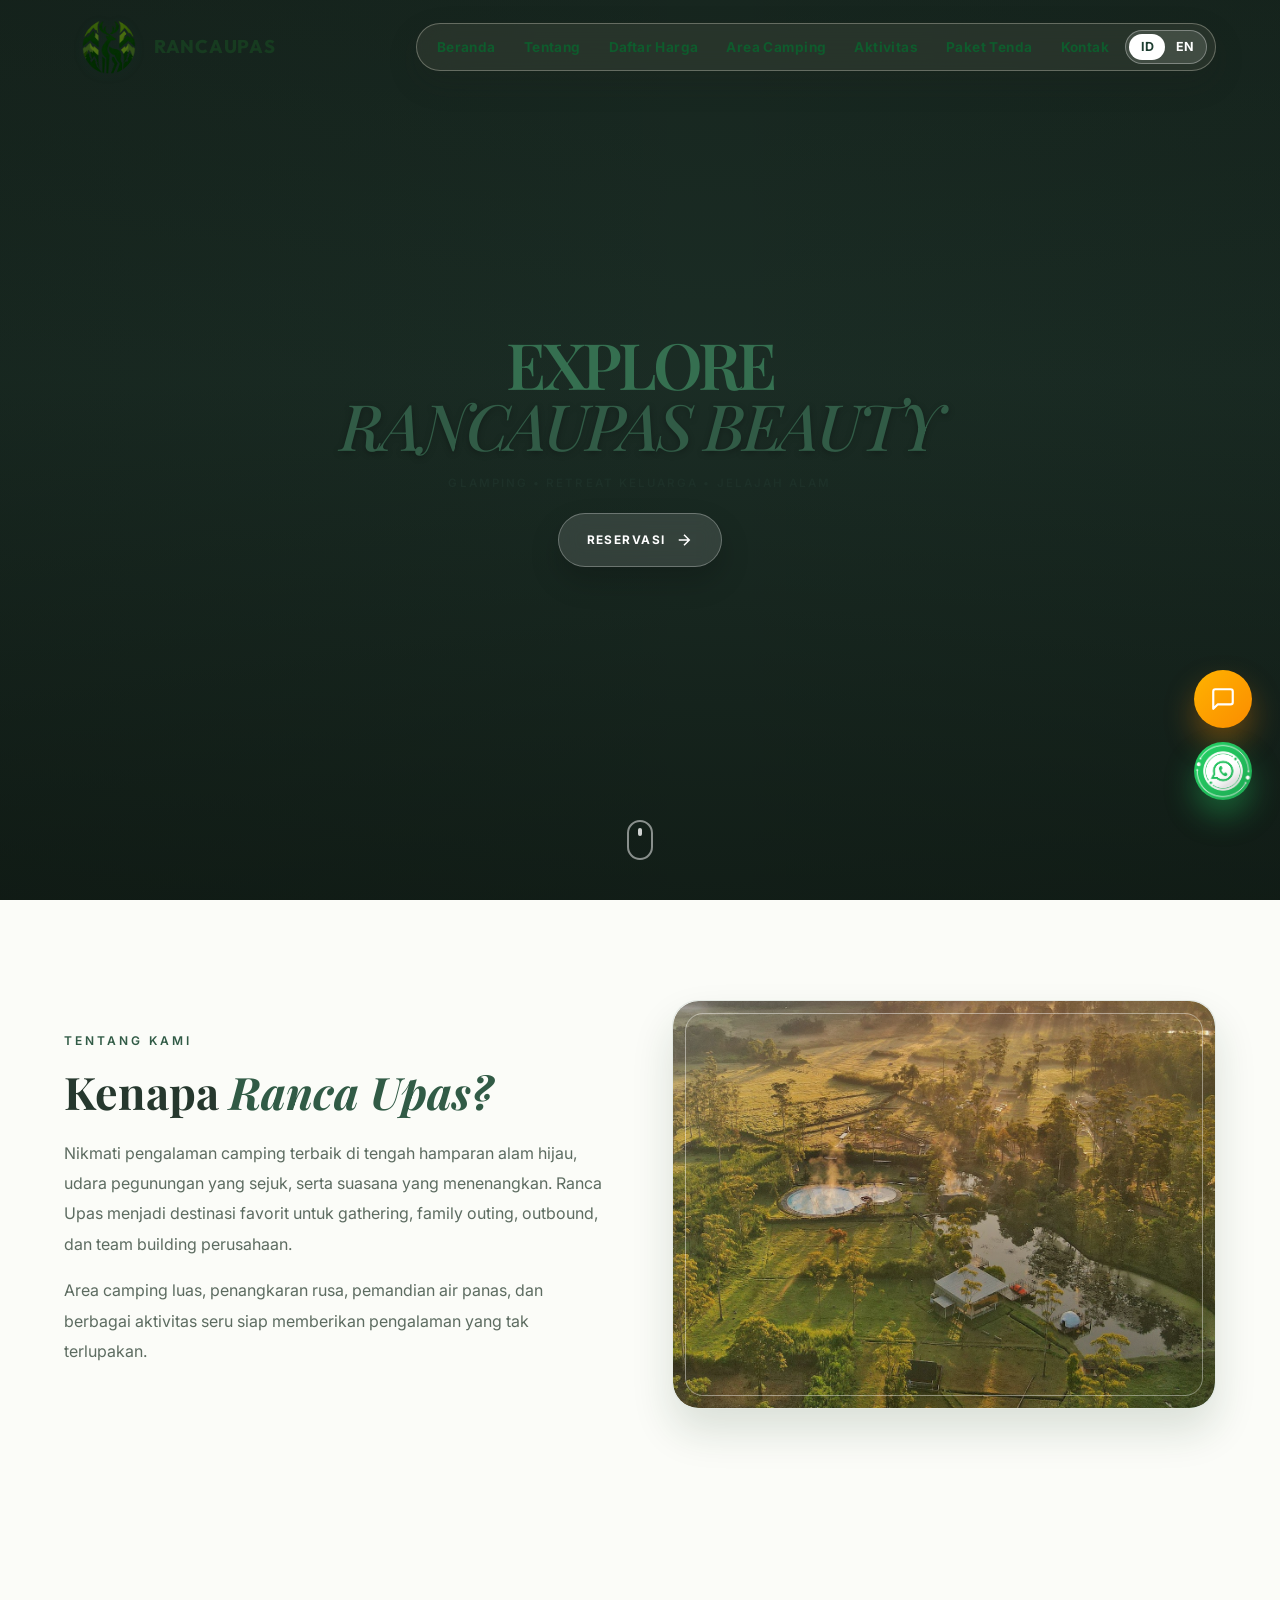
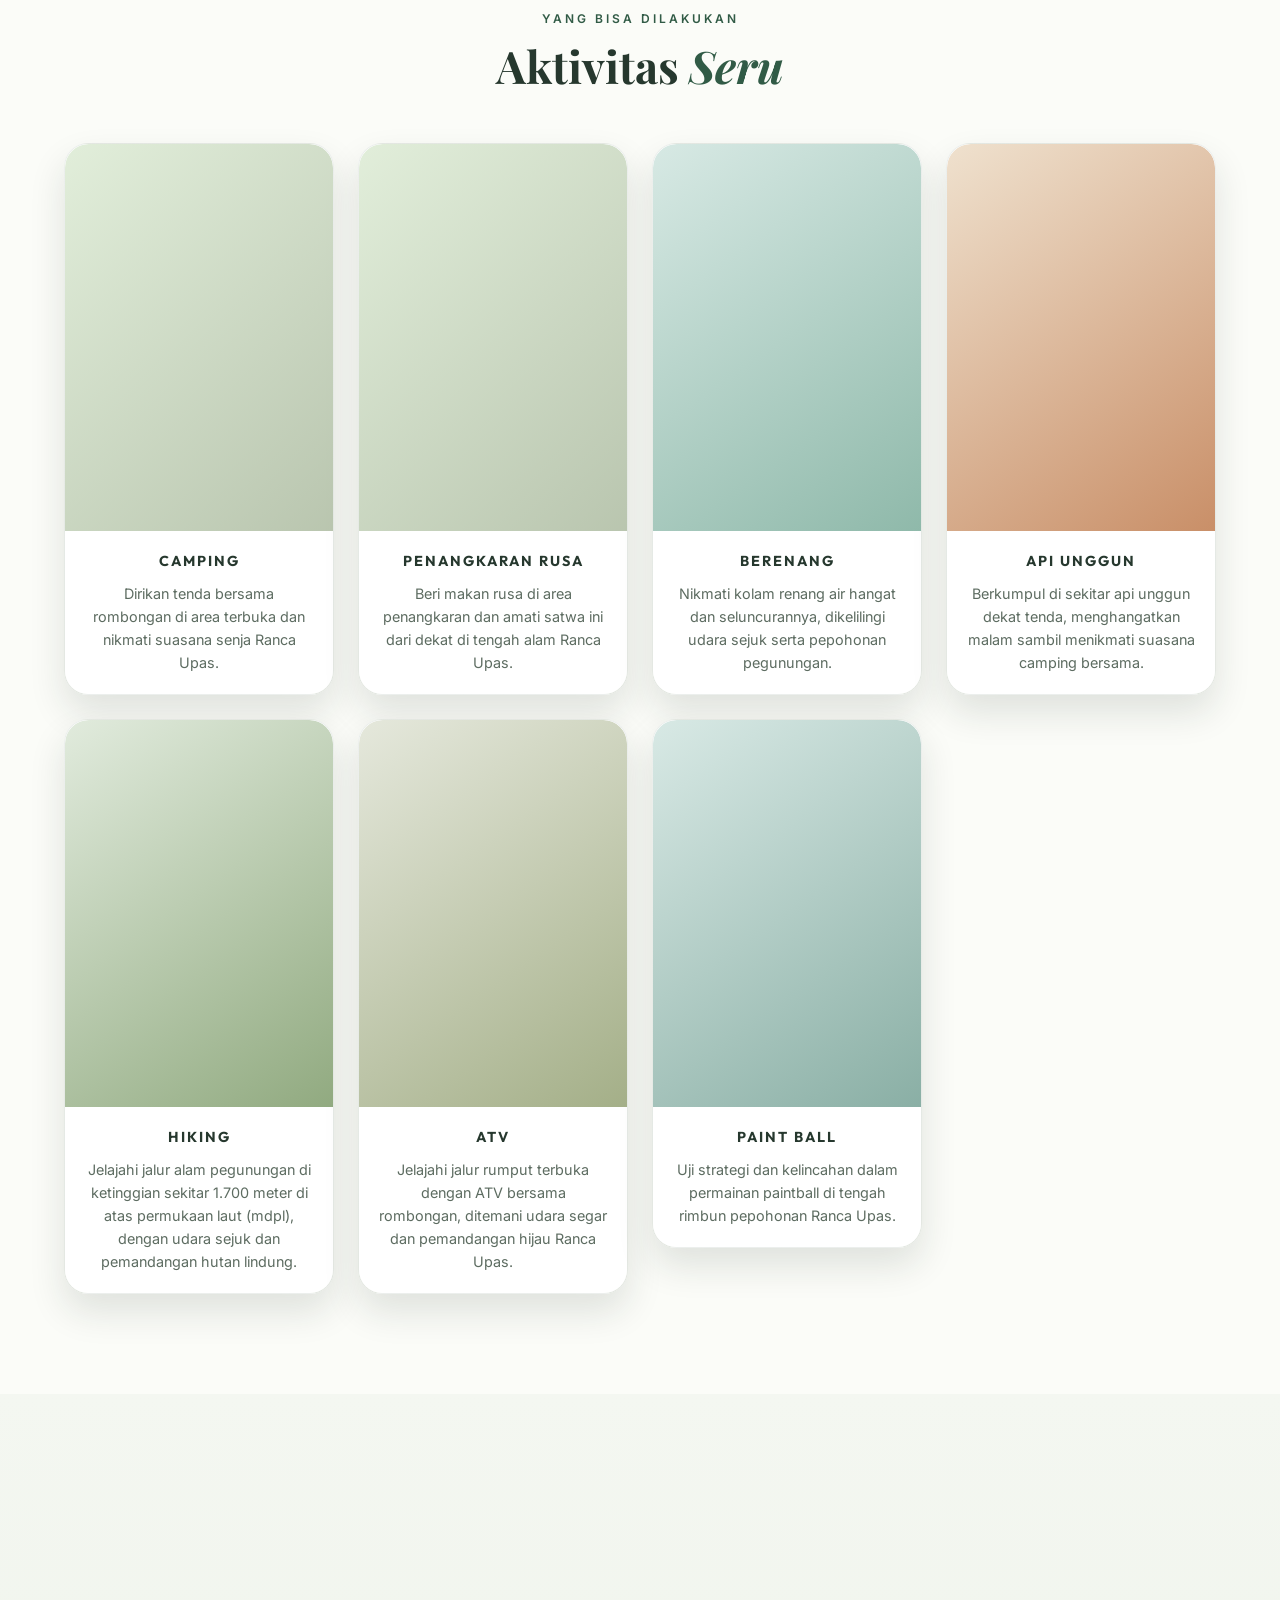
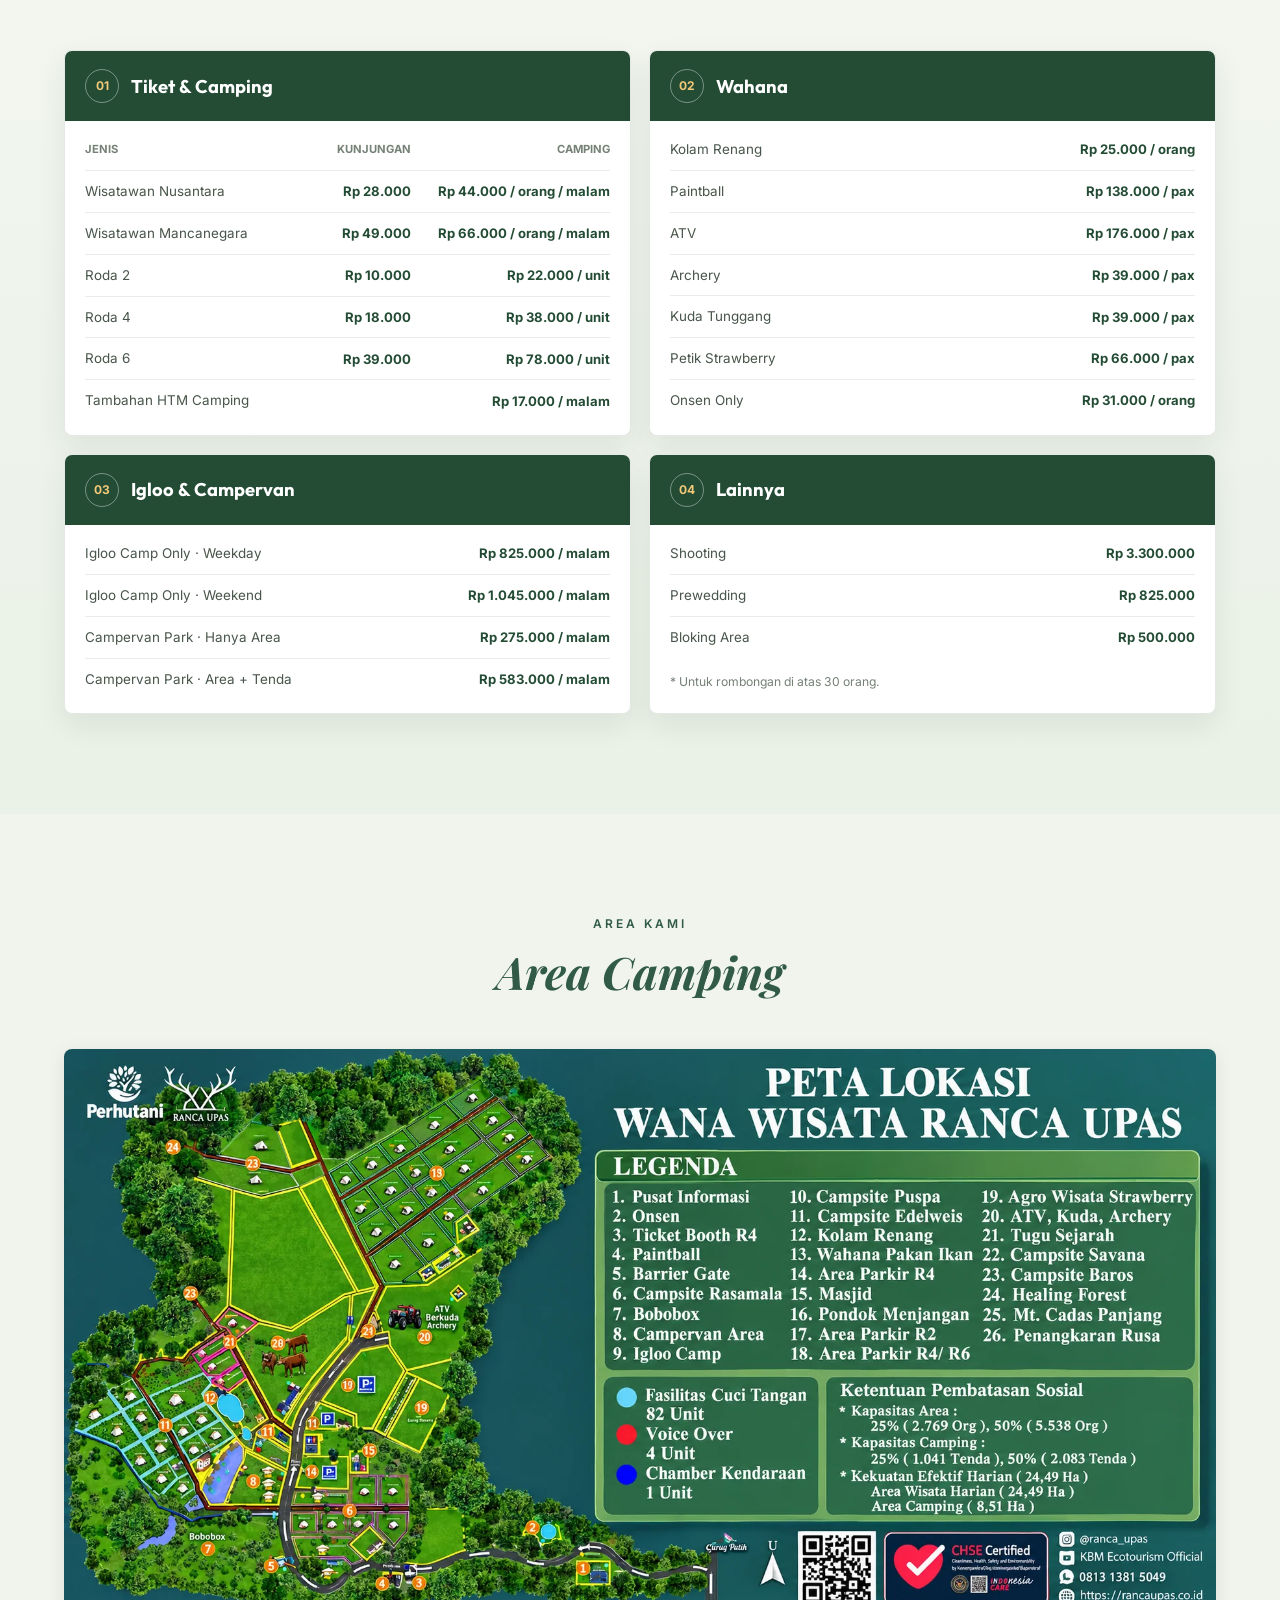
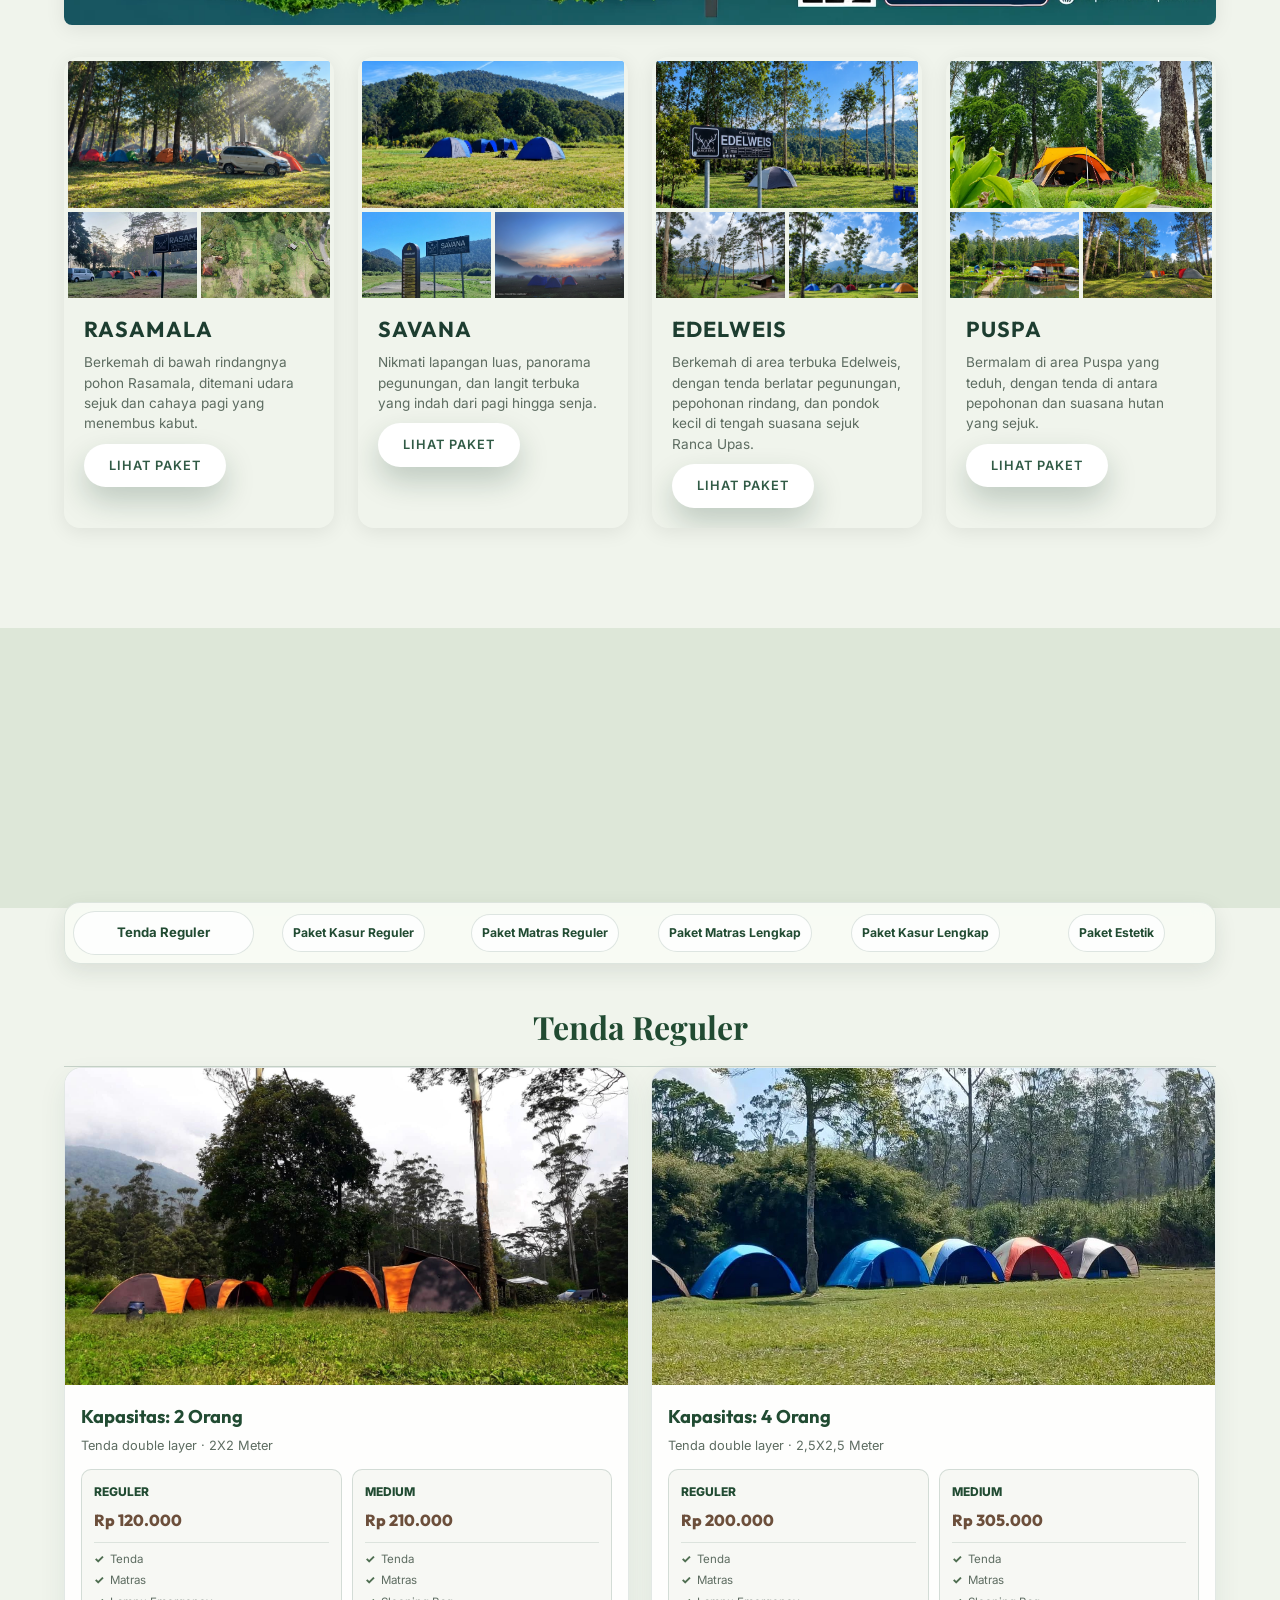
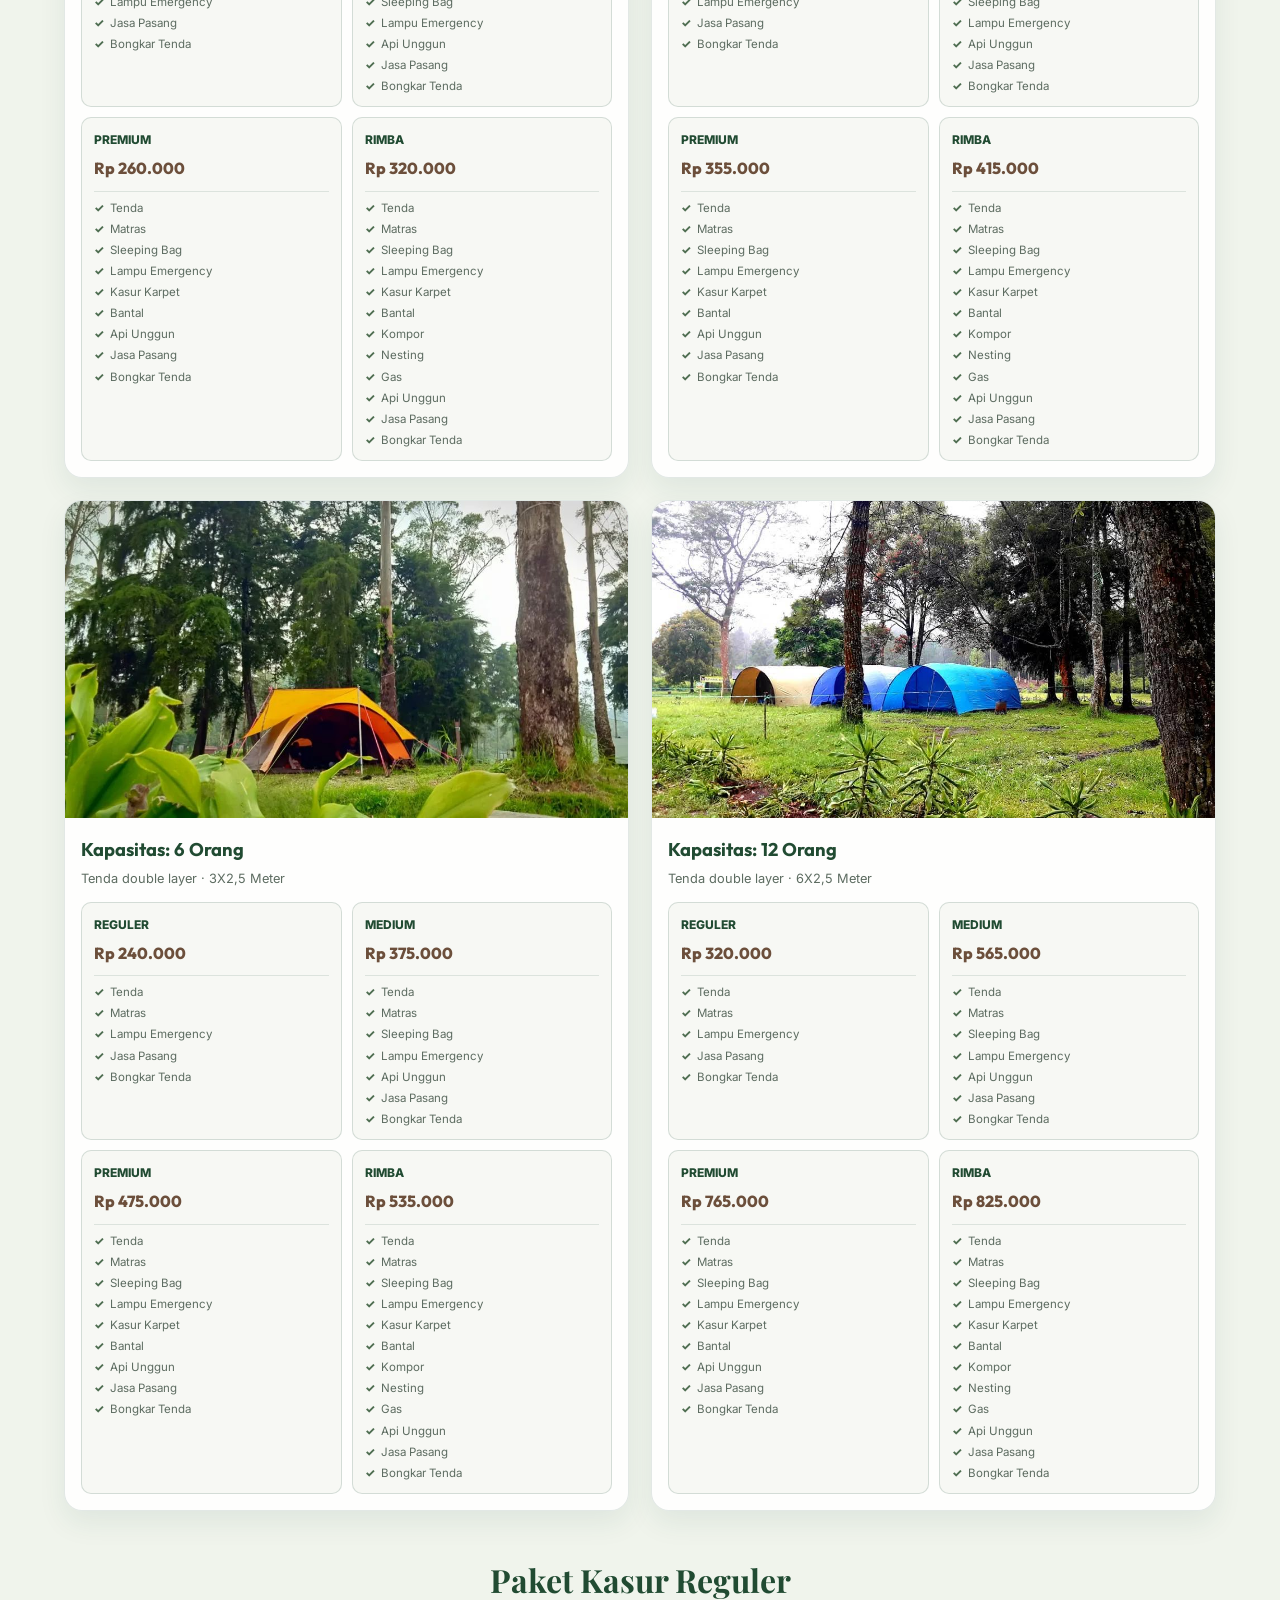
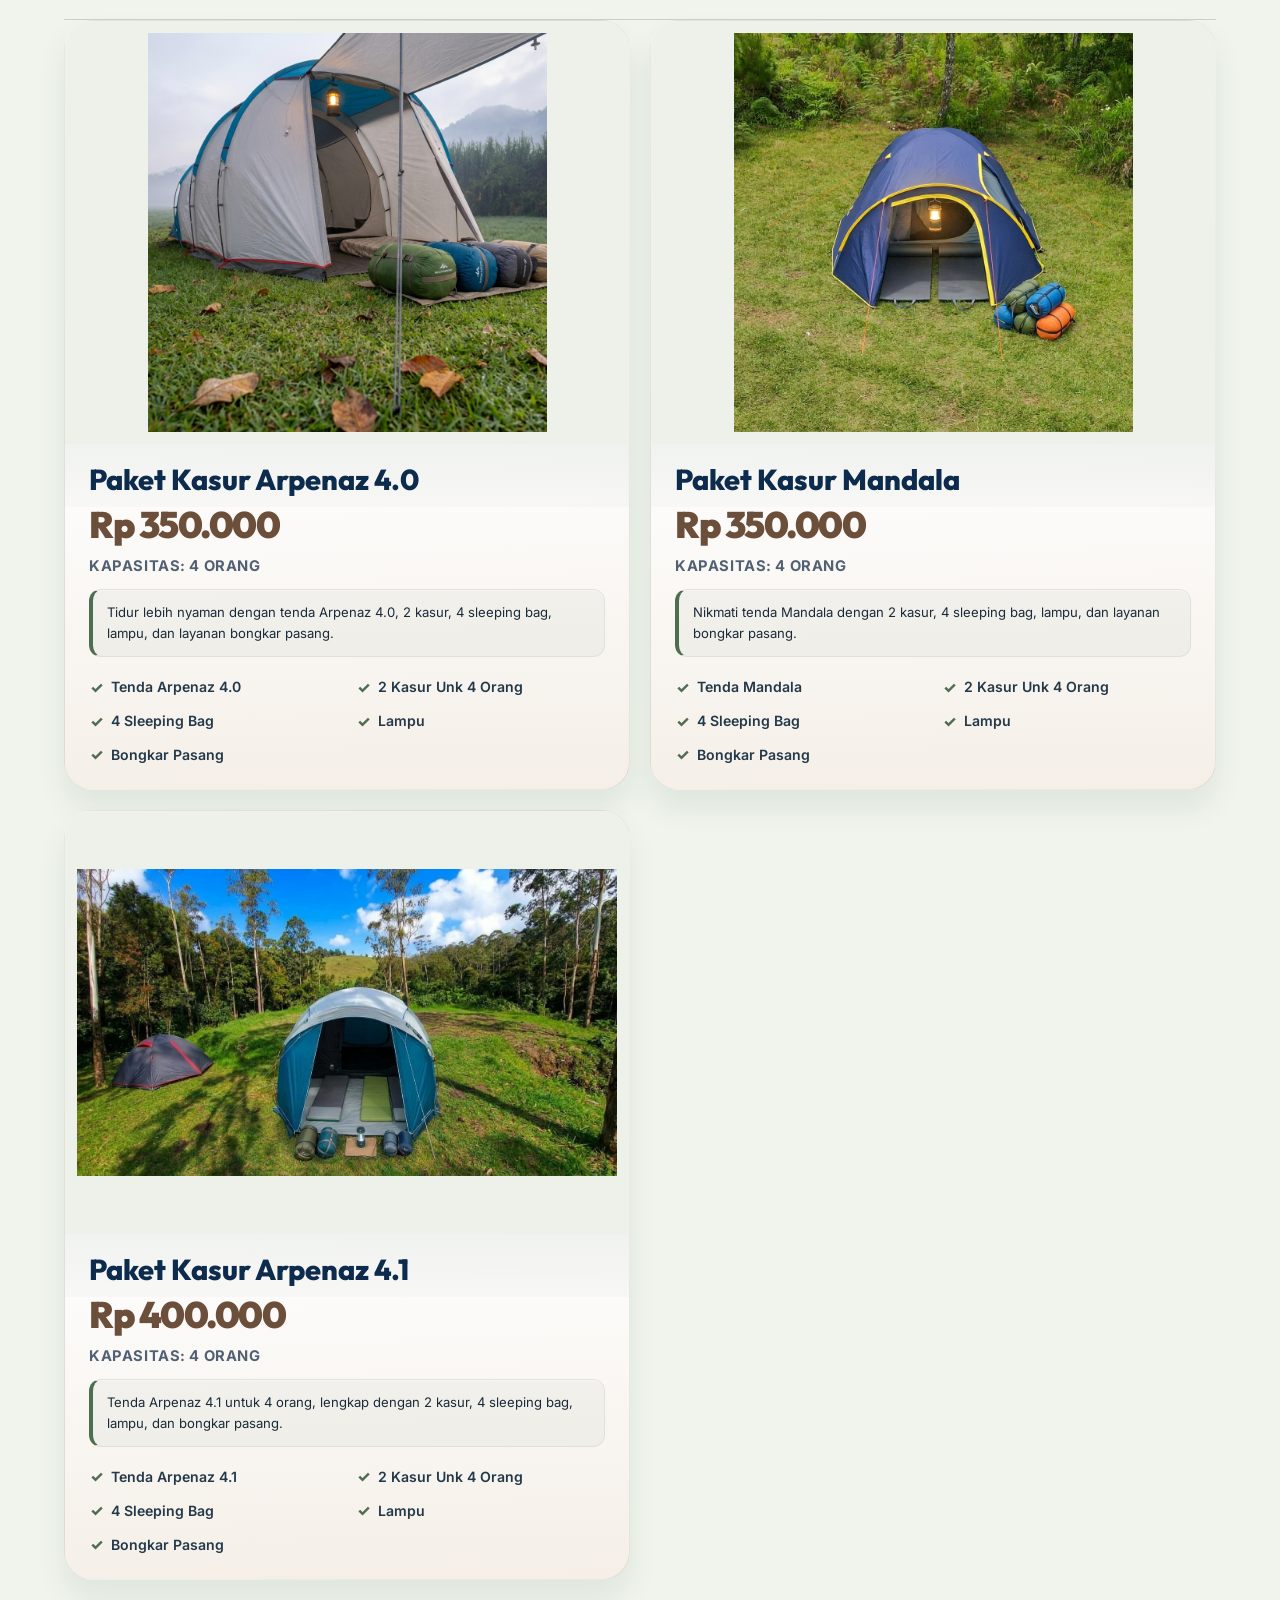
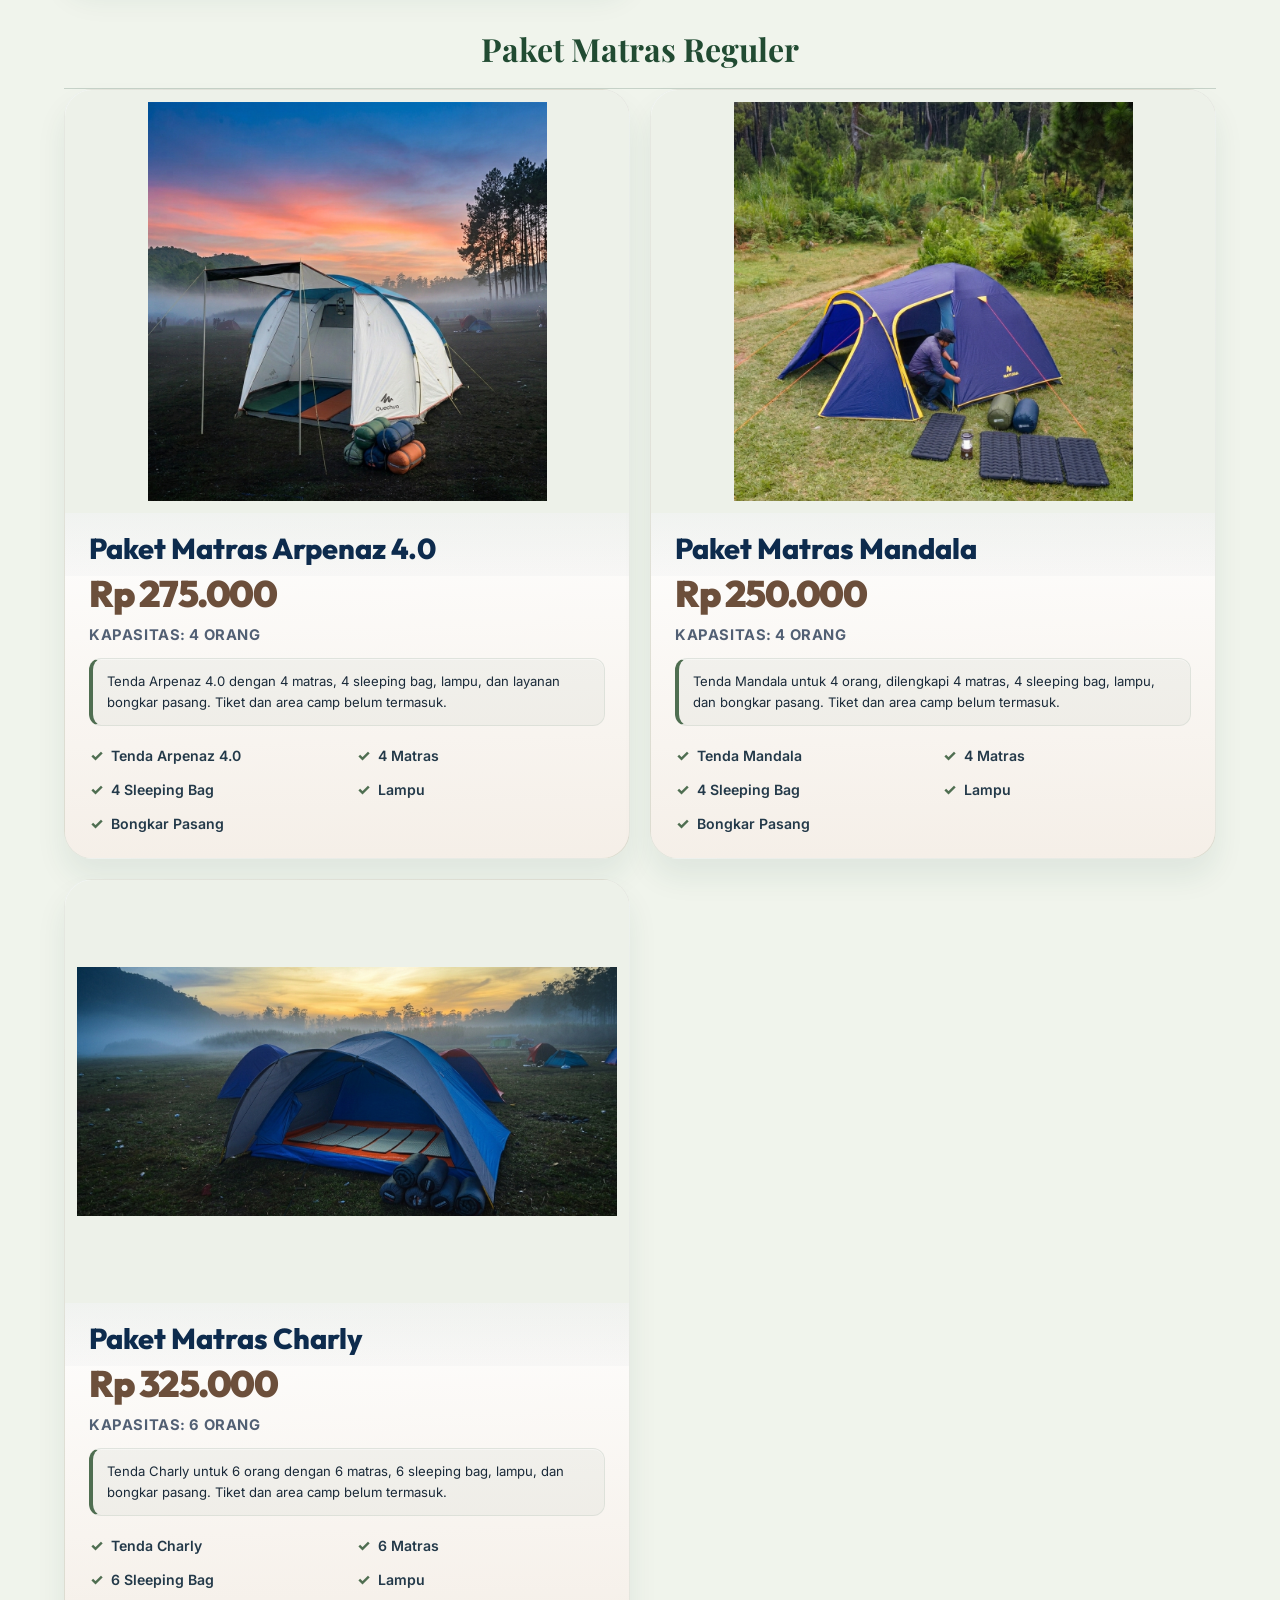
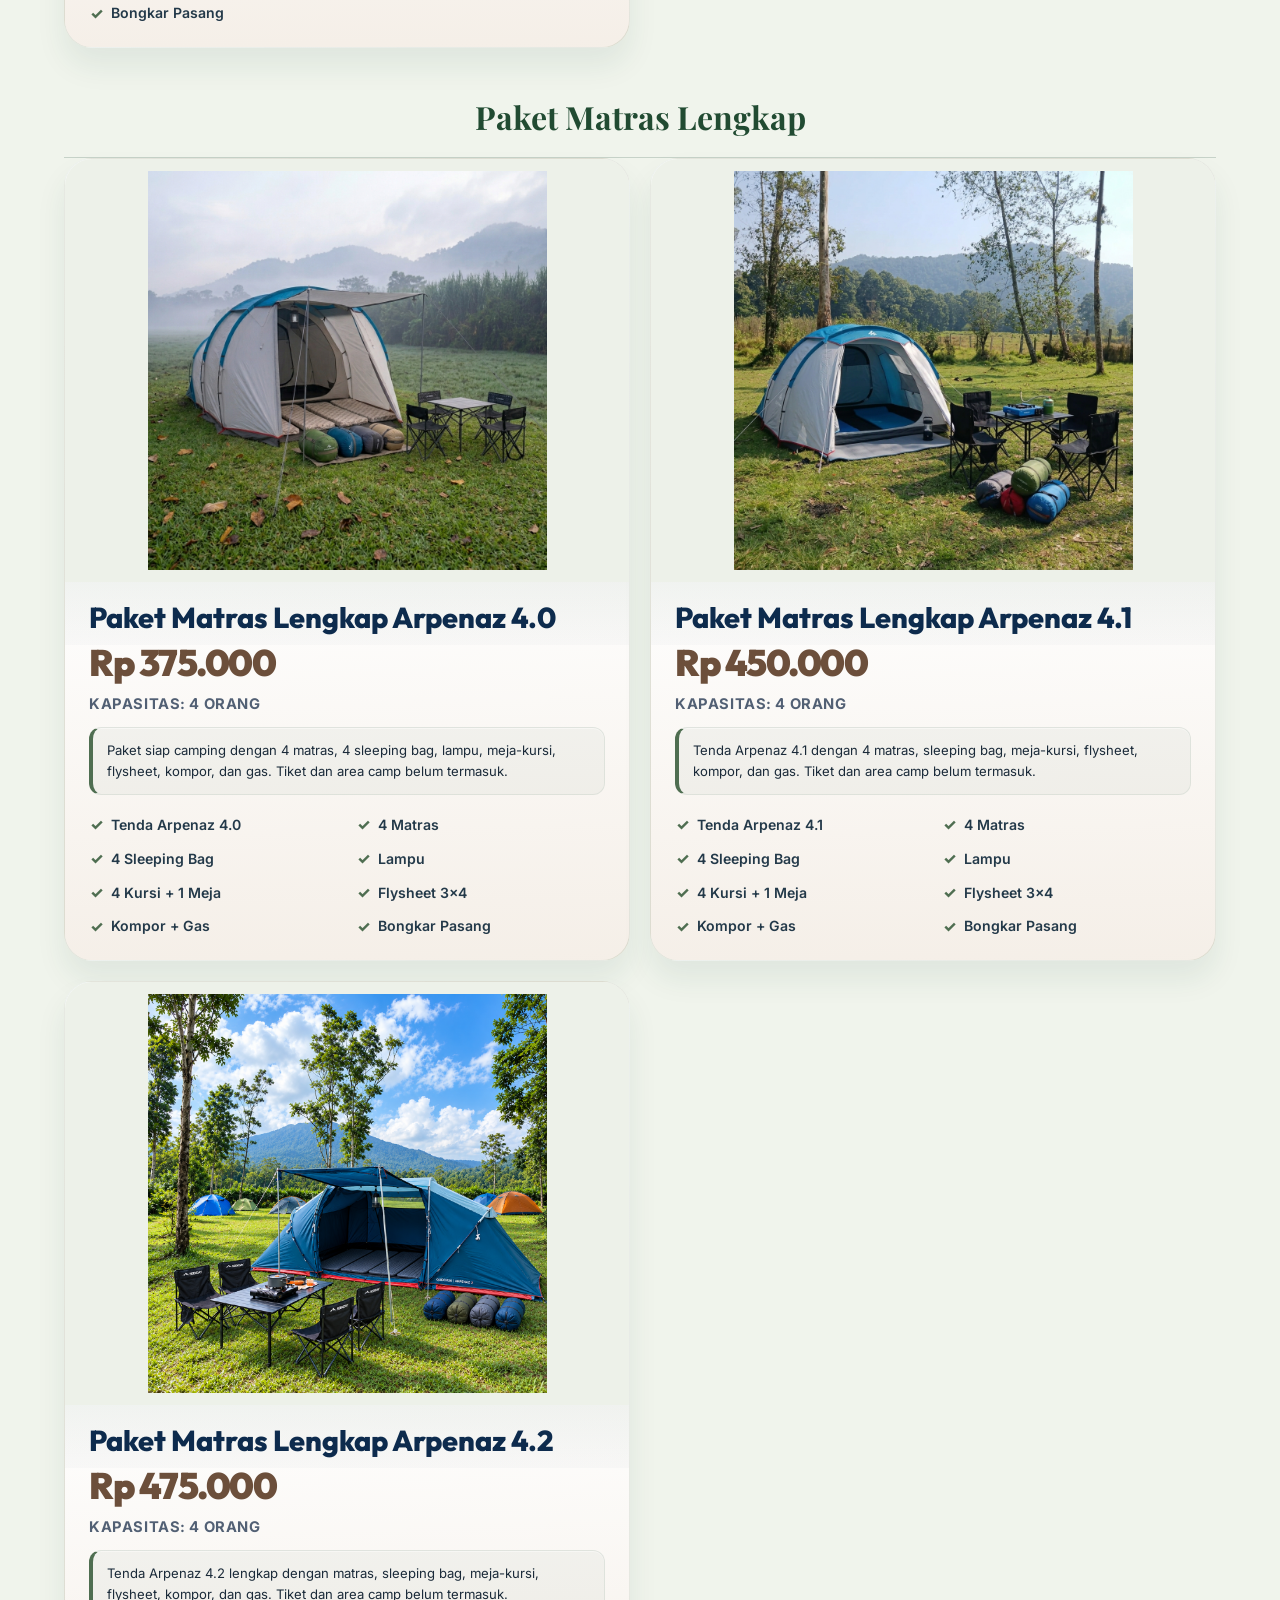
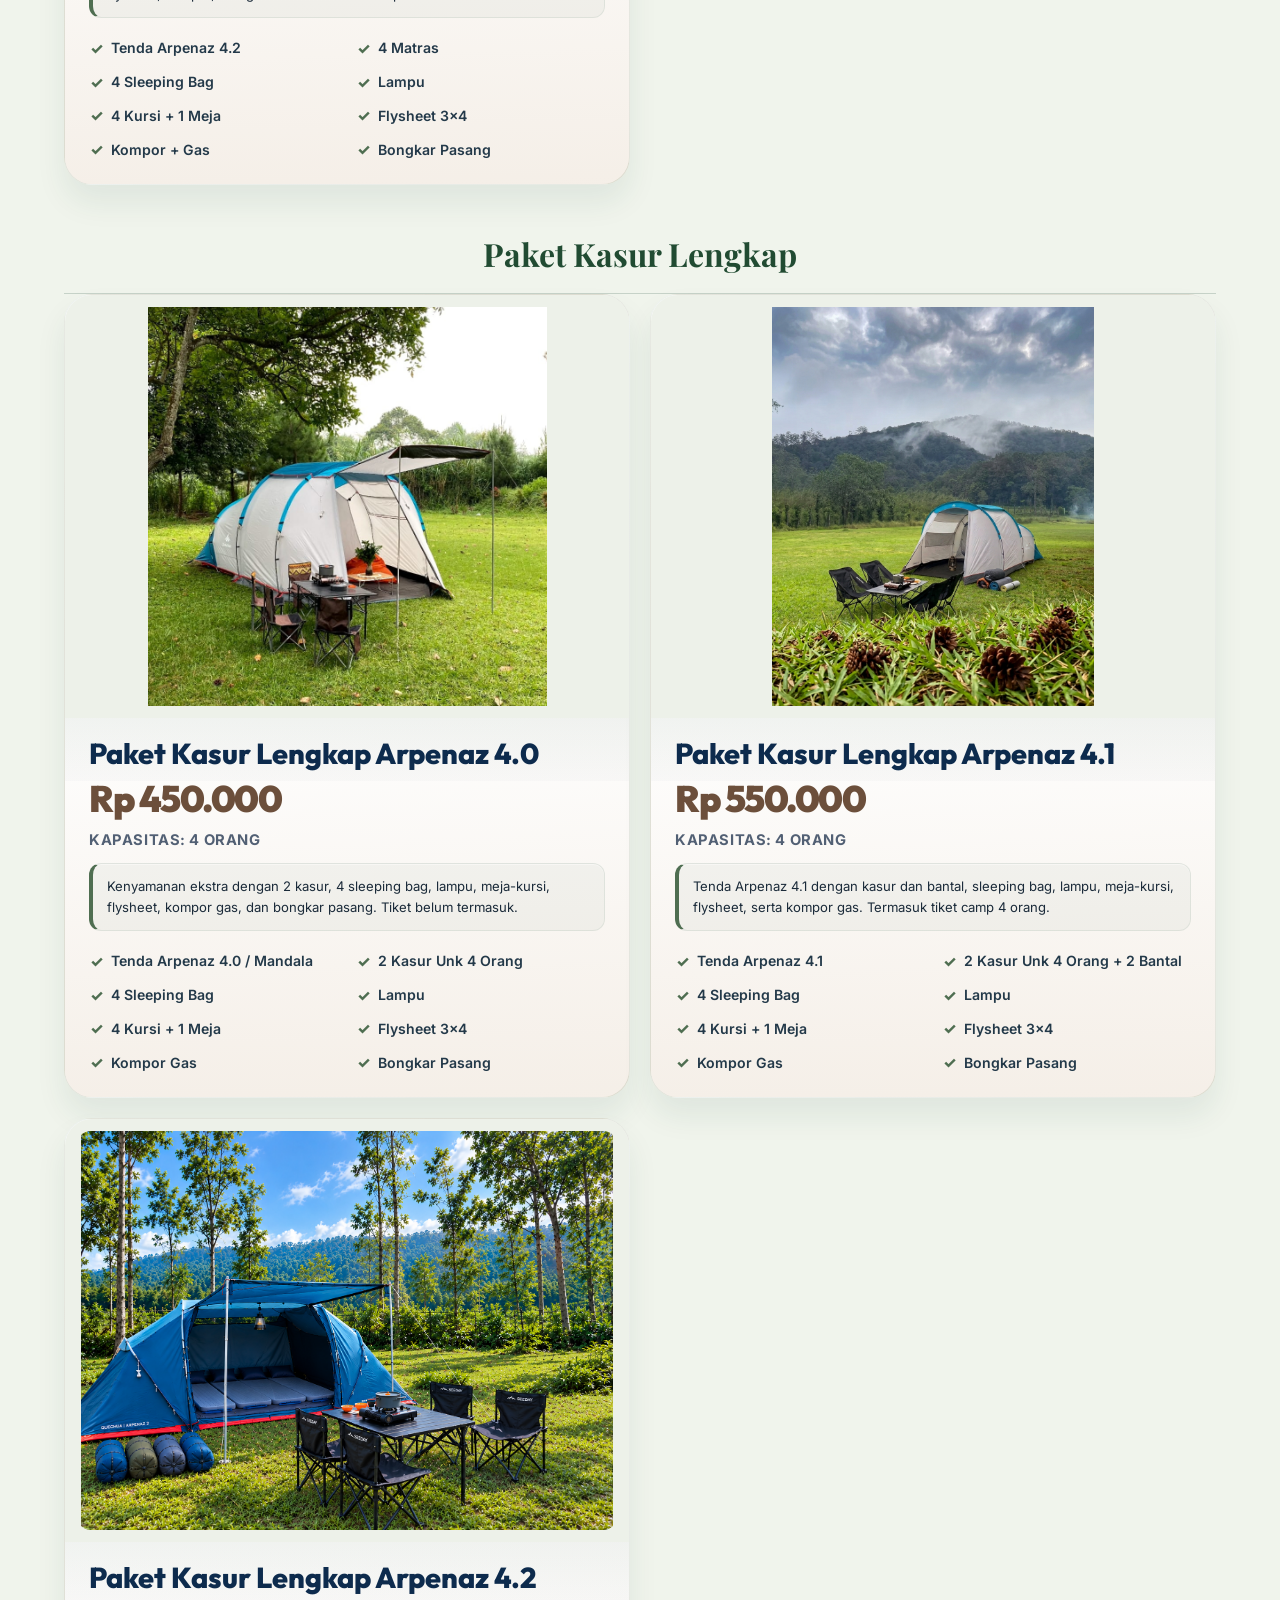
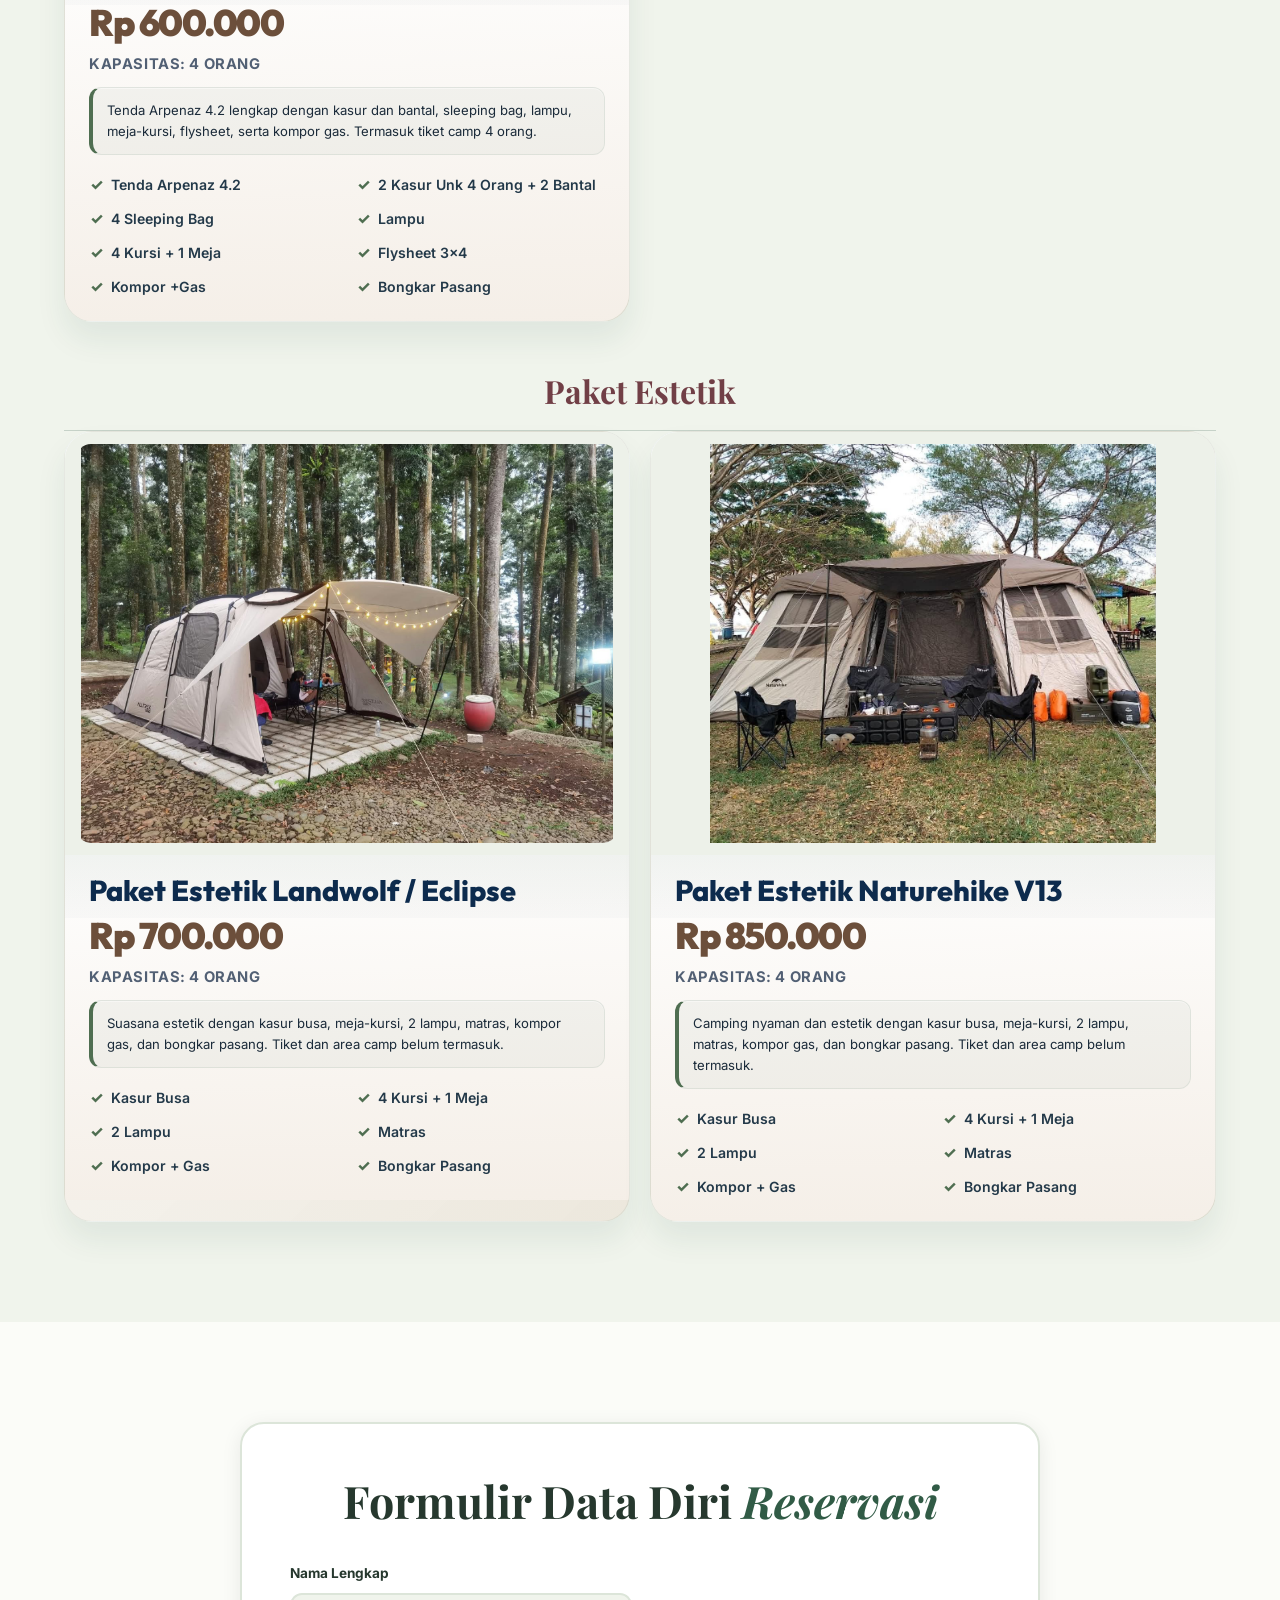
==== commit 9360c08d: "auto: 2026-10-15 17.45.43" ====
--- a/RANCAUPAS BEAUTY/index.html
+++ b/RANCAUPAS BEAUTY/index.html
@@ -9,7 +9,7 @@
     <link rel="preconnect" href="https://fonts.googleapis.com">
     <link rel="preconnect" href="https://fonts.gstatic.com" crossorigin>
     <link href="https://fonts.googleapis.com/css2?family=Playfair+Display:ital,wght@0,400;0,500;0,600;0,700;1,400;1,500&family=Inter:wght@300;400;500;600;700&family=Outfit:wght@300;400;500;600;700&display=swap" rel="stylesheet">
-    <link rel="stylesheet" href="style.css?v=dd909db7c600">
+    <link rel="stylesheet" href="style.css?v=e0adaec59715">
 </head>
 <body>
     <!-- Navigation -->
@@ -489,10 +489,18 @@
                         <a href="#hero" class="footer-logo">RANCA UPAS <span class="logo-accent">BEAUTY</span></a>
                         <p class="footer-desc">Destinasi camping & wisata alam terbaik di Ciwidey, Bandung. Pengalaman alam yang tak terlupakan bersama keluarga dan sahabat.</p>
                         <div class="footer-socials">
-                            <a href="#" class="footer-social" aria-label="Instagram">📷</a>
-                            <a href="#" class="footer-social" aria-label="Facebook">📘</a>
-                            <a href="#" class="footer-social" aria-label="TikTok">🎵</a>
-                            <a href="#" class="footer-social" aria-label="YouTube">▶️</a>
+                            <a href="https://wa.me/6282120730123?text=Halo%20Ranca%20Upas%20Beauty%2C%20saya%20ingin%20bertanya%20mengenai%20reservasi." class="footer-social" aria-label="WhatsApp Ranca Upas" target="_blank" rel="noopener noreferrer">
+                                <svg viewBox="0 0 24 24" aria-hidden="true"><path d="M20 11.7a8 8 0 0 1-11.9 7L4 20l1.3-4A8 8 0 1 1 20 11.7Z"/><path d="M9 8.3c.3-.4.5-.4.8-.4h.4c.2 0 .4.1.5.4l.7 1.6c.1.3.1.5-.1.7l-.5.6c-.2.2-.2.4 0 .7.5.8 1.2 1.4 2 1.8.3.1.5.1.7-.1l.7-.8c.2-.2.4-.3.7-.1l1.5.7c.3.1.4.3.4.5 0 .4-.2 1.1-.6 1.4-.4.4-1.1.7-1.8.6-1-.1-2.4-.7-3.8-1.9-1.1-1-2-2.3-2.2-3.3-.2-1 .3-1.9.6-2.4Z"/></svg>
+                            </a>
+                            <a href="#" class="footer-social" aria-label="Instagram">
+                                <svg viewBox="0 0 24 24" aria-hidden="true"><rect x="3.5" y="3.5" width="17" height="17" rx="5"/><circle cx="12" cy="12" r="4"/><circle class="footer-social-dot" cx="17.6" cy="6.7" r=".8"/></svg>
+                            </a>
+                            <a href="#" class="footer-social" aria-label="Facebook">
+                                <svg viewBox="0 0 24 24" aria-hidden="true"><path class="footer-social-facebook" d="M13.7 20v-7h2.4l.4-2.8h-2.8V8.4c0-.8.3-1.4 1.4-1.4h1.5V4.5c-.3 0-1.2-.1-2.3-.1-2.3 0-3.8 1.4-3.8 3.9v1.9H8v2.8h2.5v7h3.2Z"/></svg>
+                            </a>
+                            <a href="https://www.google.com/maps/search/?api=1&amp;query=Jl.%20Ranca%20Upas%2C%20Alam%20Endah%2C%20Ciwidey%2C%20Kabupaten%20Bandung%2C%20Jawa%20Barat%2040973" class="footer-social" aria-label="Lokasi Ranca Upas di Maps" target="_blank" rel="noopener noreferrer">
+                                <svg viewBox="0 0 24 24" aria-hidden="true"><path d="m3 6 5-2 8 2 5-2v14l-5 2-8-2-5 2V6Z"/><path d="M8 4v14M16 6v14"/><path d="M12 8.2a2.1 2.1 0 0 0-2.1 2.1c0 1.5 2.1 4 2.1 4s2.1-2.5 2.1-4A2.1 2.1 0 0 0 12 8.2Z"/><circle cx="12" cy="10.3" r=".5"/></svg>
+                            </a>
                         </div>
                     </div>
                     <div class="footer-col">
@@ -500,6 +508,7 @@
                         <ul class="footer-links">
                             <li><a href="#hero">Home</a></li>
                             <li><a href="#tentang">Tentang</a></li>
+                            <li><a href="#daftar-harga">Daftar Harga</a></li>
                             <li><a href="#aktivitas">Aktivitas</a></li>
                             <li><a href="#paket">Paket Tenda</a></li>
                             <li><a href="#kontak">Kontak</a></li>
@@ -513,7 +522,15 @@
                             <li><a href="#area-camping">Area Puspa</a></li>
                         </ul>
                     </div>
-
+                    <div class="footer-col">
+                        <h4 class="footer-title">Hubungi Kami</h4>
+                        <ul class="footer-links footer-contact-links">
+                            <li><a href="https://www.google.com/maps/search/?api=1&amp;query=Jl.%20Ranca%20Upas%2C%20Alam%20Endah%2C%20Ciwidey%2C%20Kabupaten%20Bandung%2C%20Jawa%20Barat%2040973" target="_blank" rel="noopener noreferrer">Jl. Ranca Upas, Ciwidey</a></li>
+                            <li><a href="https://wa.me/6282120730123?text=Halo%20Ranca%20Upas%20Beauty%2C%20saya%20ingin%20bertanya%20mengenai%20reservasi." target="_blank" rel="noopener noreferrer">WhatsApp 0821 2073 0123</a></li>
+                            <li><a href="mailto:info@rancaupasbeauty.id">info@rancaupasbeauty.id</a></li>
+                            <li><span class="footer-contact-note">Buka setiap hari, 24 jam</span></li>
+                        </ul>
+                    </div>
                 </div>
             </div>
         </div>
--- a/RANCAUPAS BEAUTY/style.css
+++ b/RANCAUPAS BEAUTY/style.css
@@ -126,18 +126,18 @@
     box-shadow: 0 10px 30px rgba(0,0,0,0.08);
 }
 
-/* Home state: keep the nav readable over the bright photo */
+/* Keep the brand and navigation green in both navbar states. */
 .navbar:not(.scrolled) .nav-logo,
 .navbar:not(.scrolled) .nav-link {
-    color: #e9f6f2;
+    color: #0f5b2d;
 }
 
 .navbar:not(.scrolled) .nav-logo-text {
-    color: #f2f7e9;
+    color: #173b20;
 }
 
 .navbar:not(.scrolled) .nav-logo-image {
-    filter: brightness(0) invert(1) drop-shadow(0 2px 5px rgba(0, 0, 0, 0.48));
+    filter: contrast(1.14) saturate(1.12) drop-shadow(0 2px 5px rgba(19, 61, 51, 0.22));
 }
 
 .navbar:not(.scrolled) .hamburger-line {
@@ -158,7 +158,7 @@
 }
 
 .navbar:not(.scrolled) .nav-link.active {
-    color: #354033;
+    color: #0f5b2d;
     background: rgba(238, 234, 218, 0.78);
     box-shadow: inset 0 0 0 1px rgba(255, 255, 255, 0.26), 0 3px 10px rgba(31, 35, 29, 0.12);
 }
@@ -1955,6 +1955,27 @@
     transform: translateY(-3px);
 }
 
+.footer-social svg {
+    display: block;
+    width: 20px;
+    height: 20px;
+    fill: none;
+    stroke: currentColor;
+    stroke-width: 1.8;
+    stroke-linecap: round;
+    stroke-linejoin: round;
+}
+
+.footer-social .footer-social-dot {
+    fill: currentColor;
+    stroke: none;
+}
+
+.footer-social .footer-social-facebook {
+    fill: currentColor;
+    stroke: none;
+}
+
 .footer-title {
     font-family: var(--font-heading);
     font-size: 1rem;
@@ -1974,6 +1995,13 @@
 .footer-links a:hover {
     color: var(--color-accent-light);
     padding-left: 6px;
+}
+
+.footer-contact-note {
+    display: block;
+    color: rgba(255, 255, 255, 0.5);
+    font-size: 0.88rem;
+    line-height: 1.6;
 }
 
 .footer-hours li {
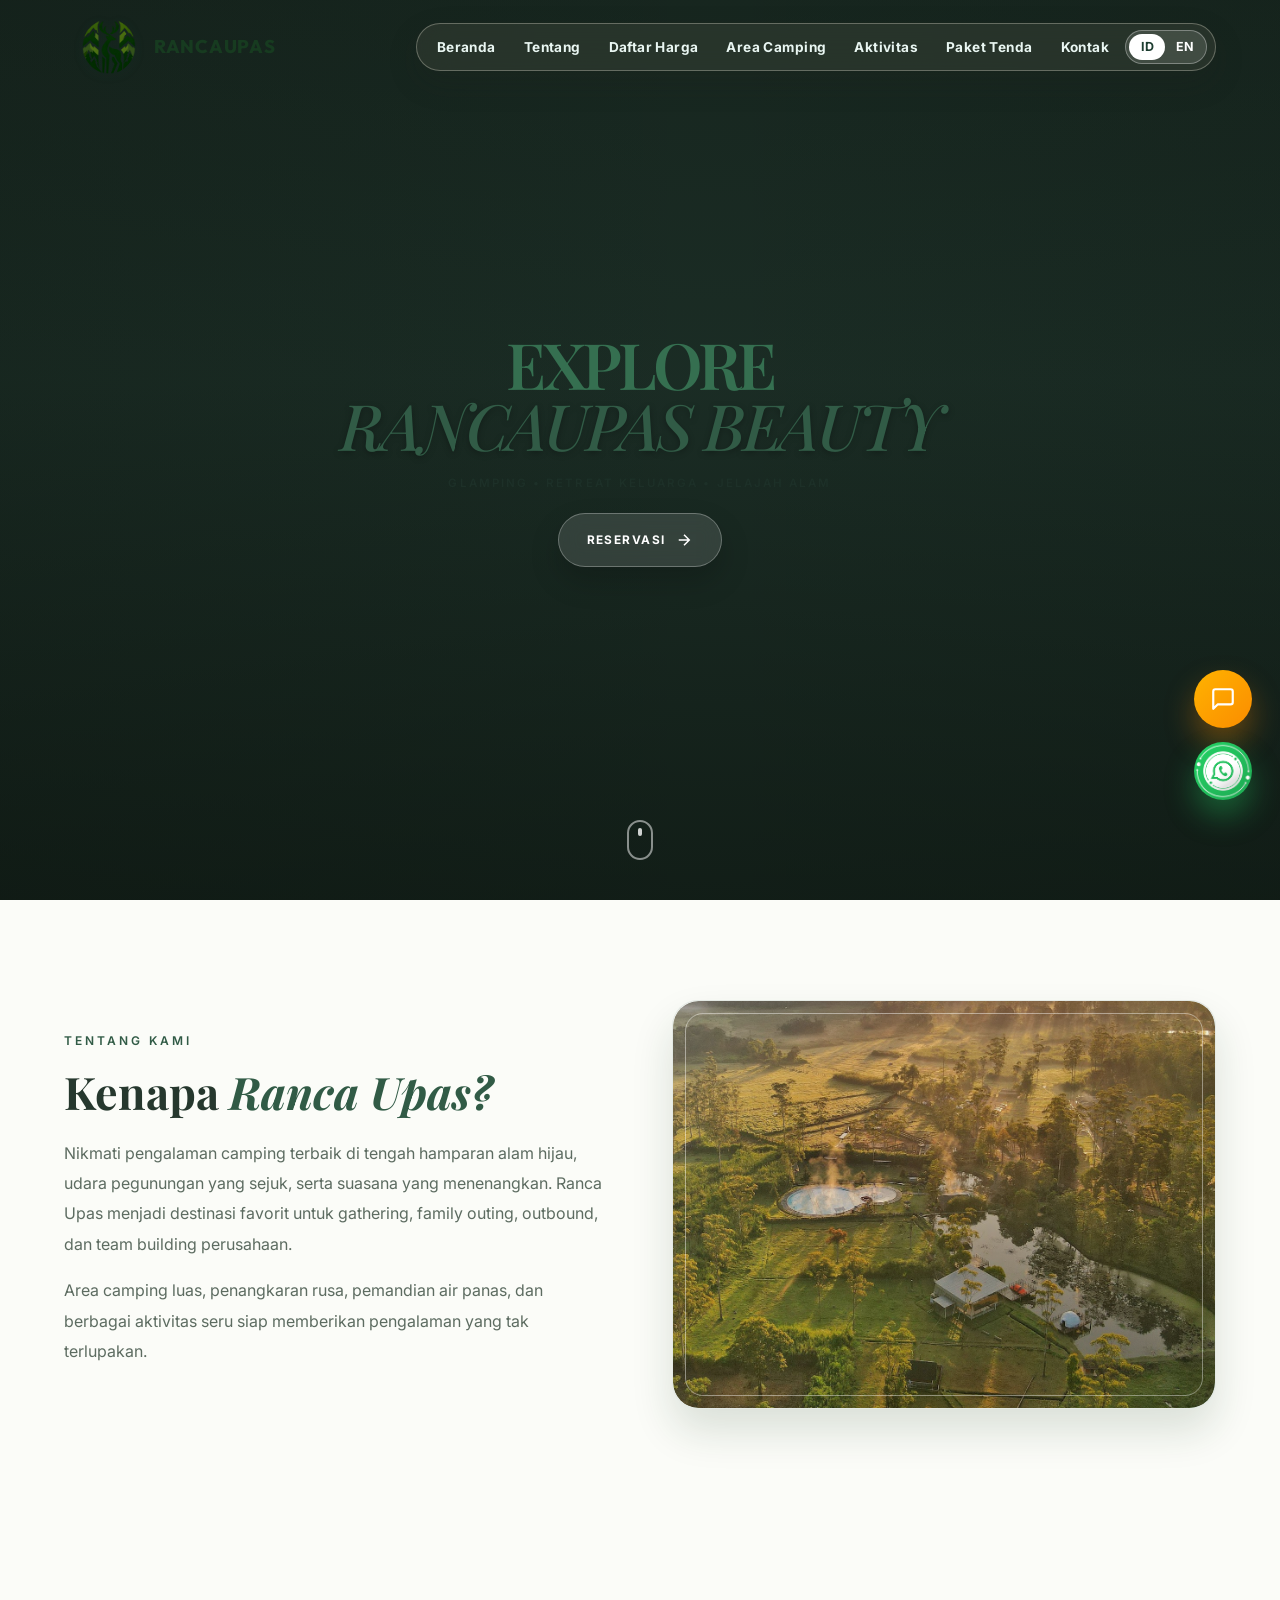
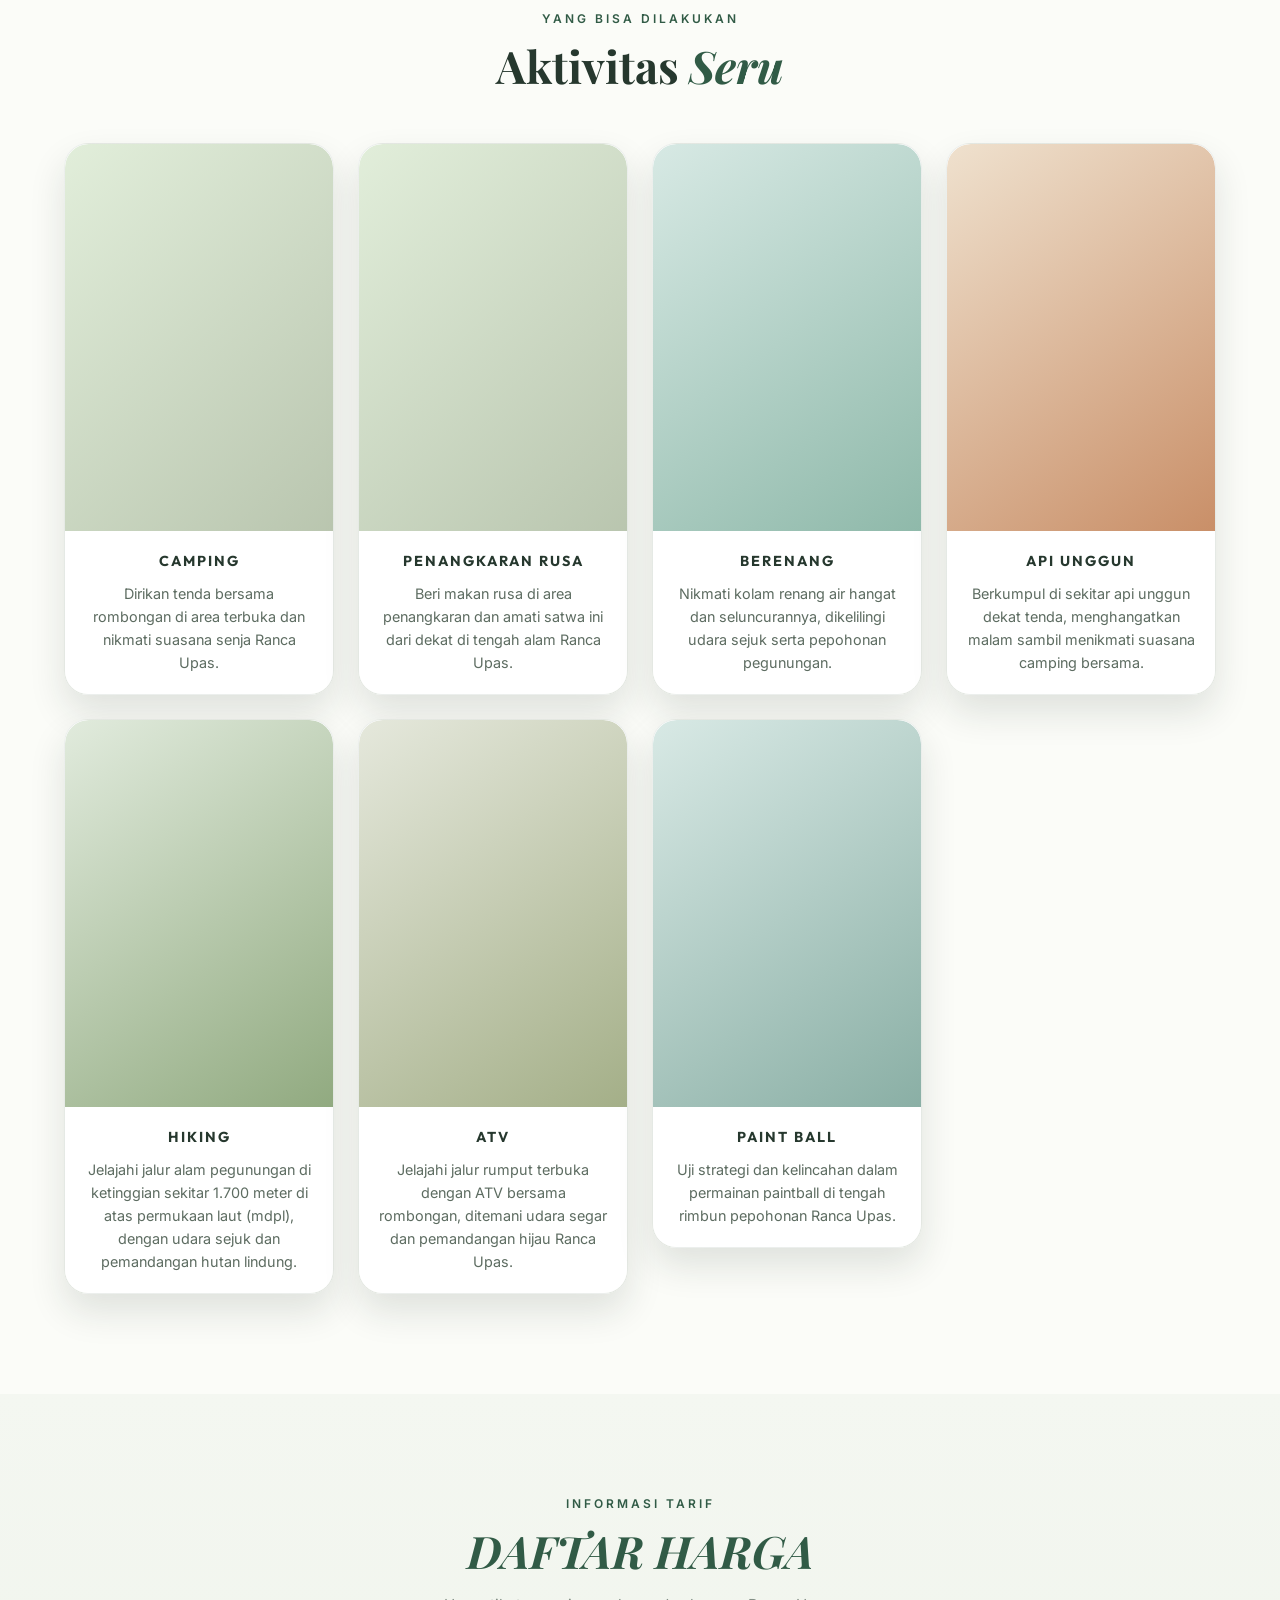
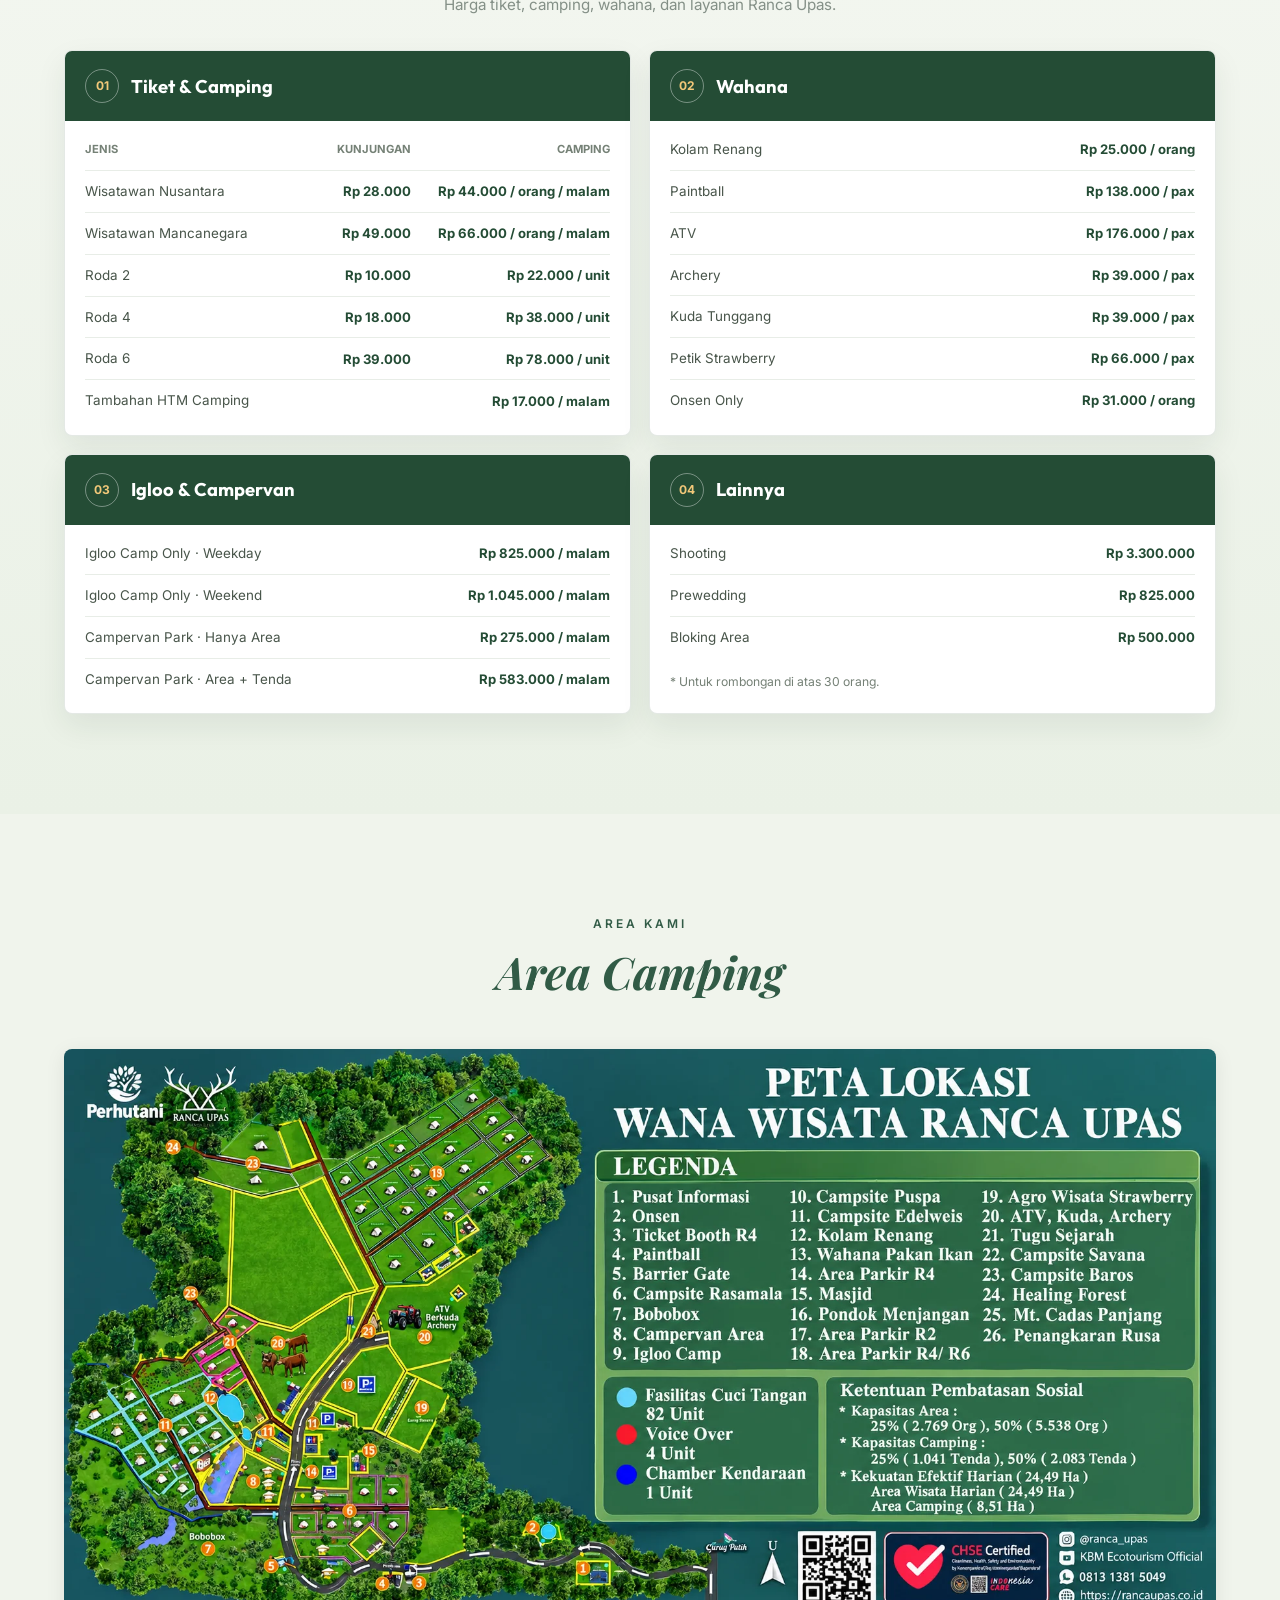
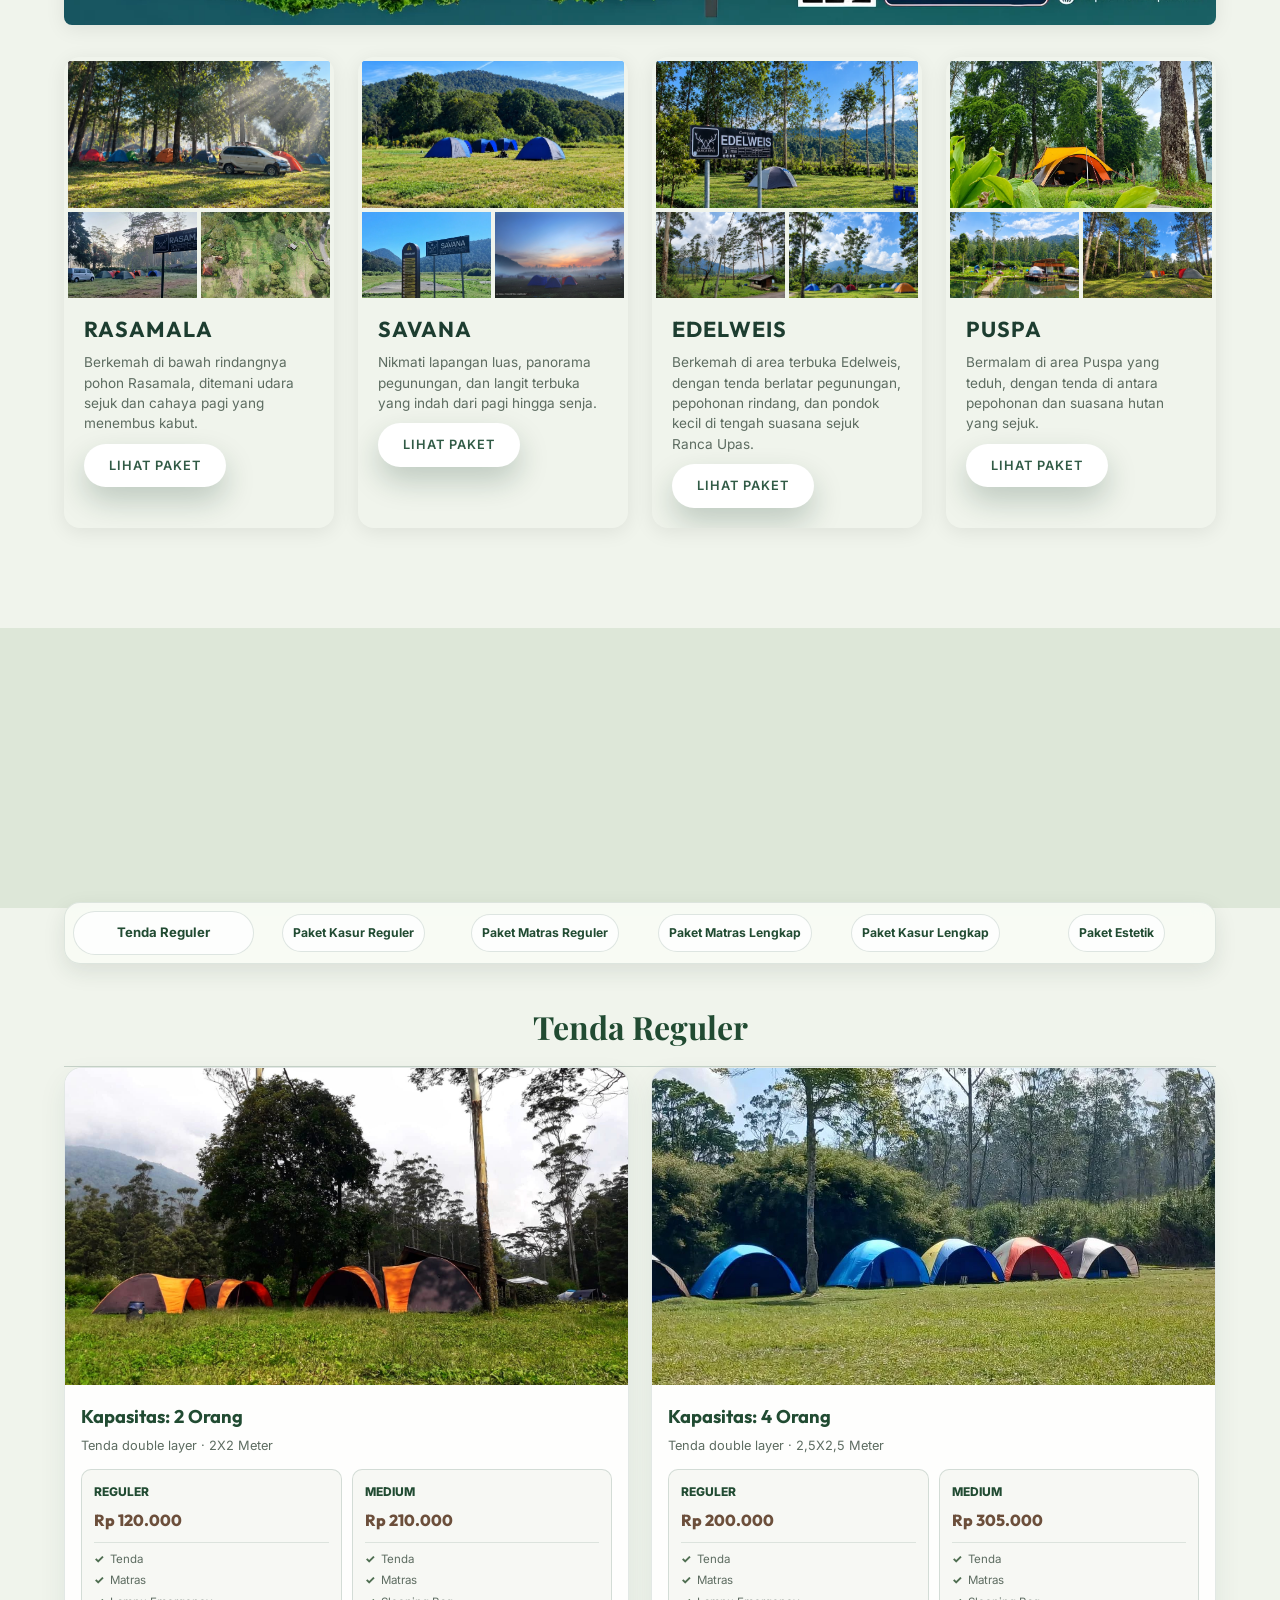
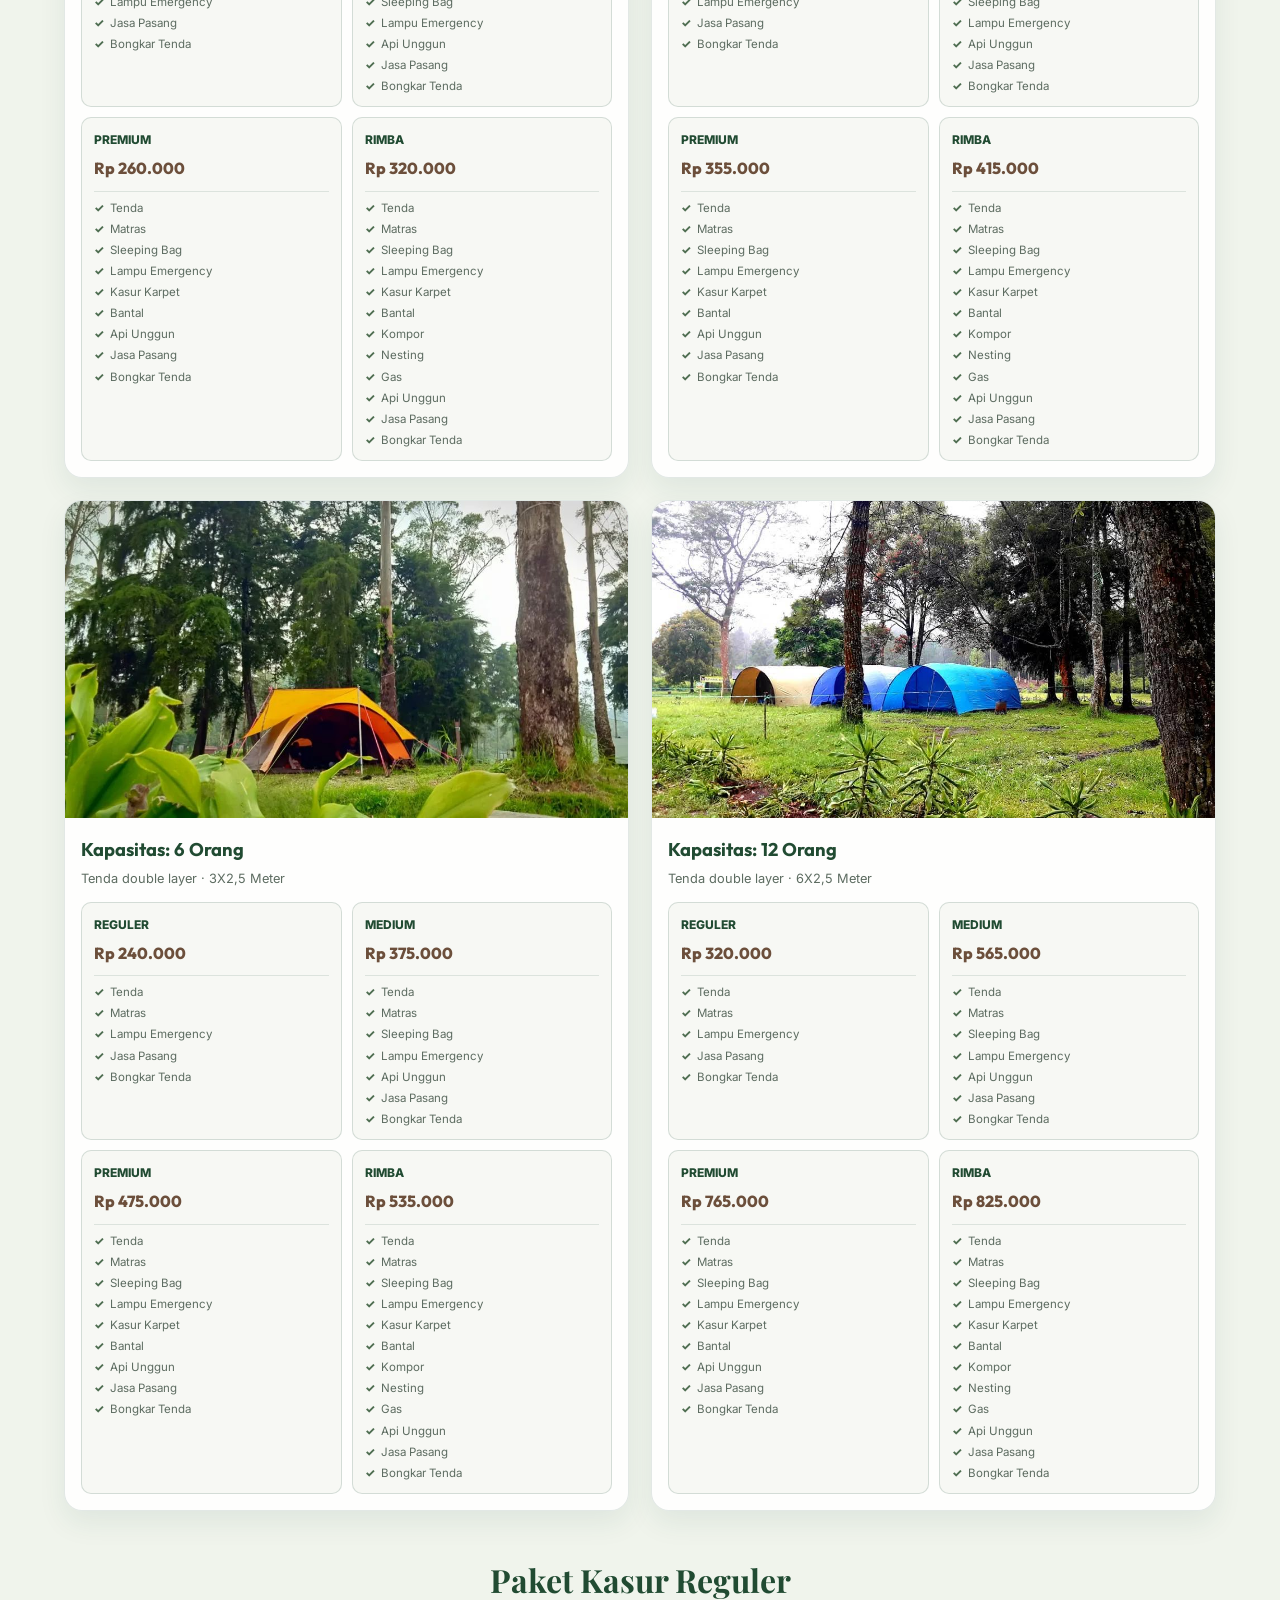
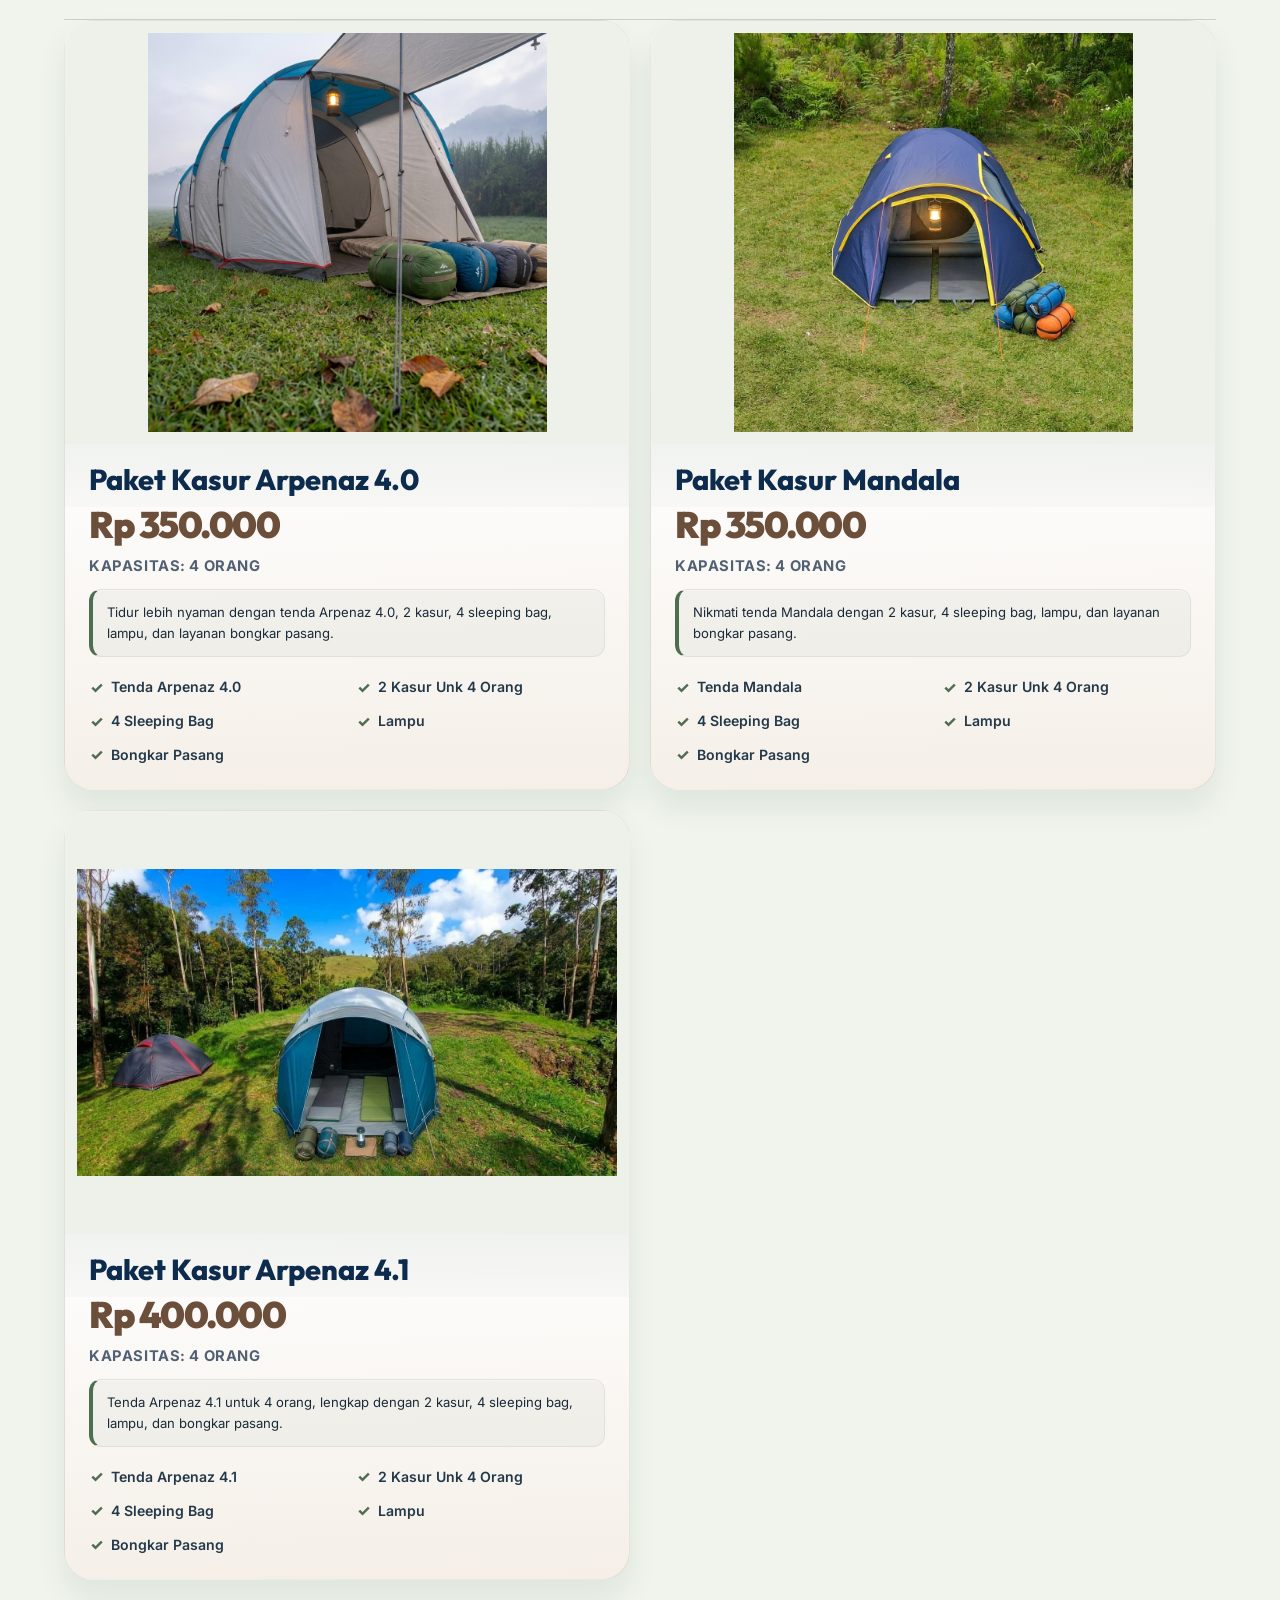
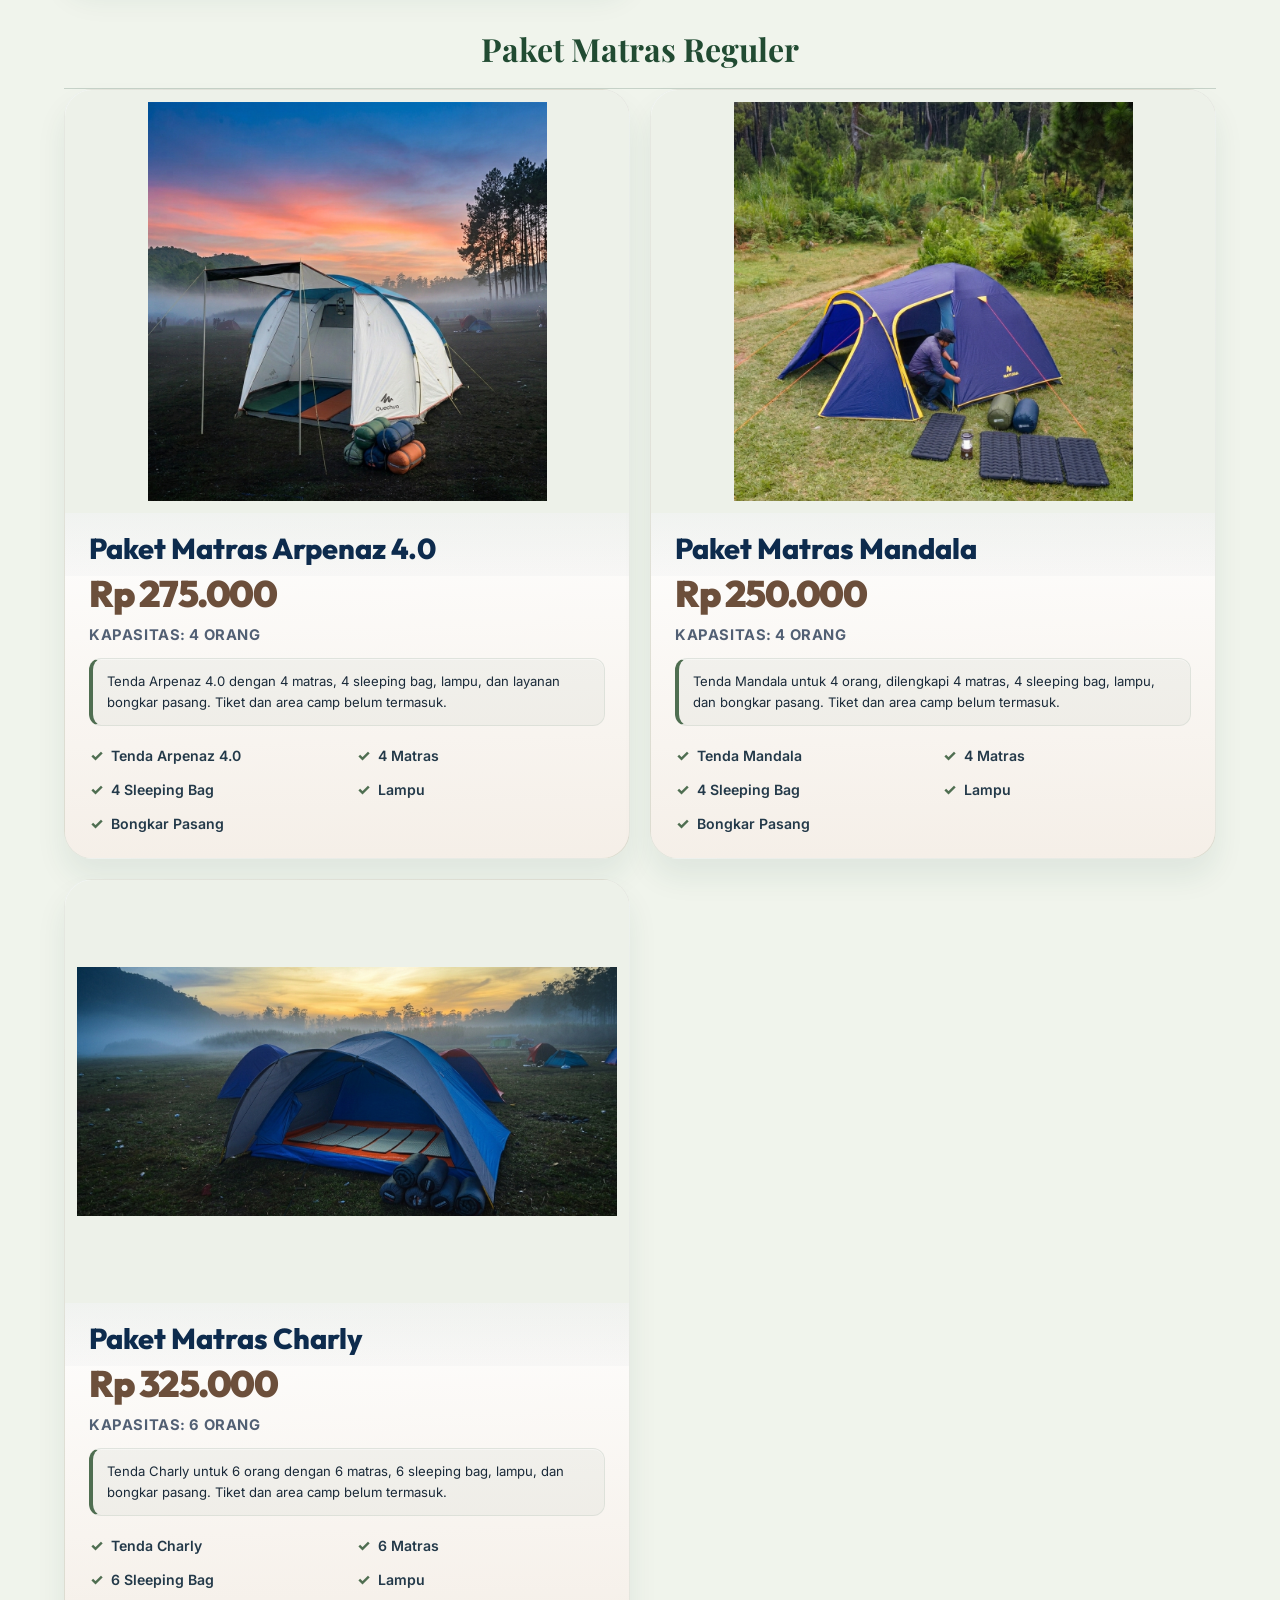
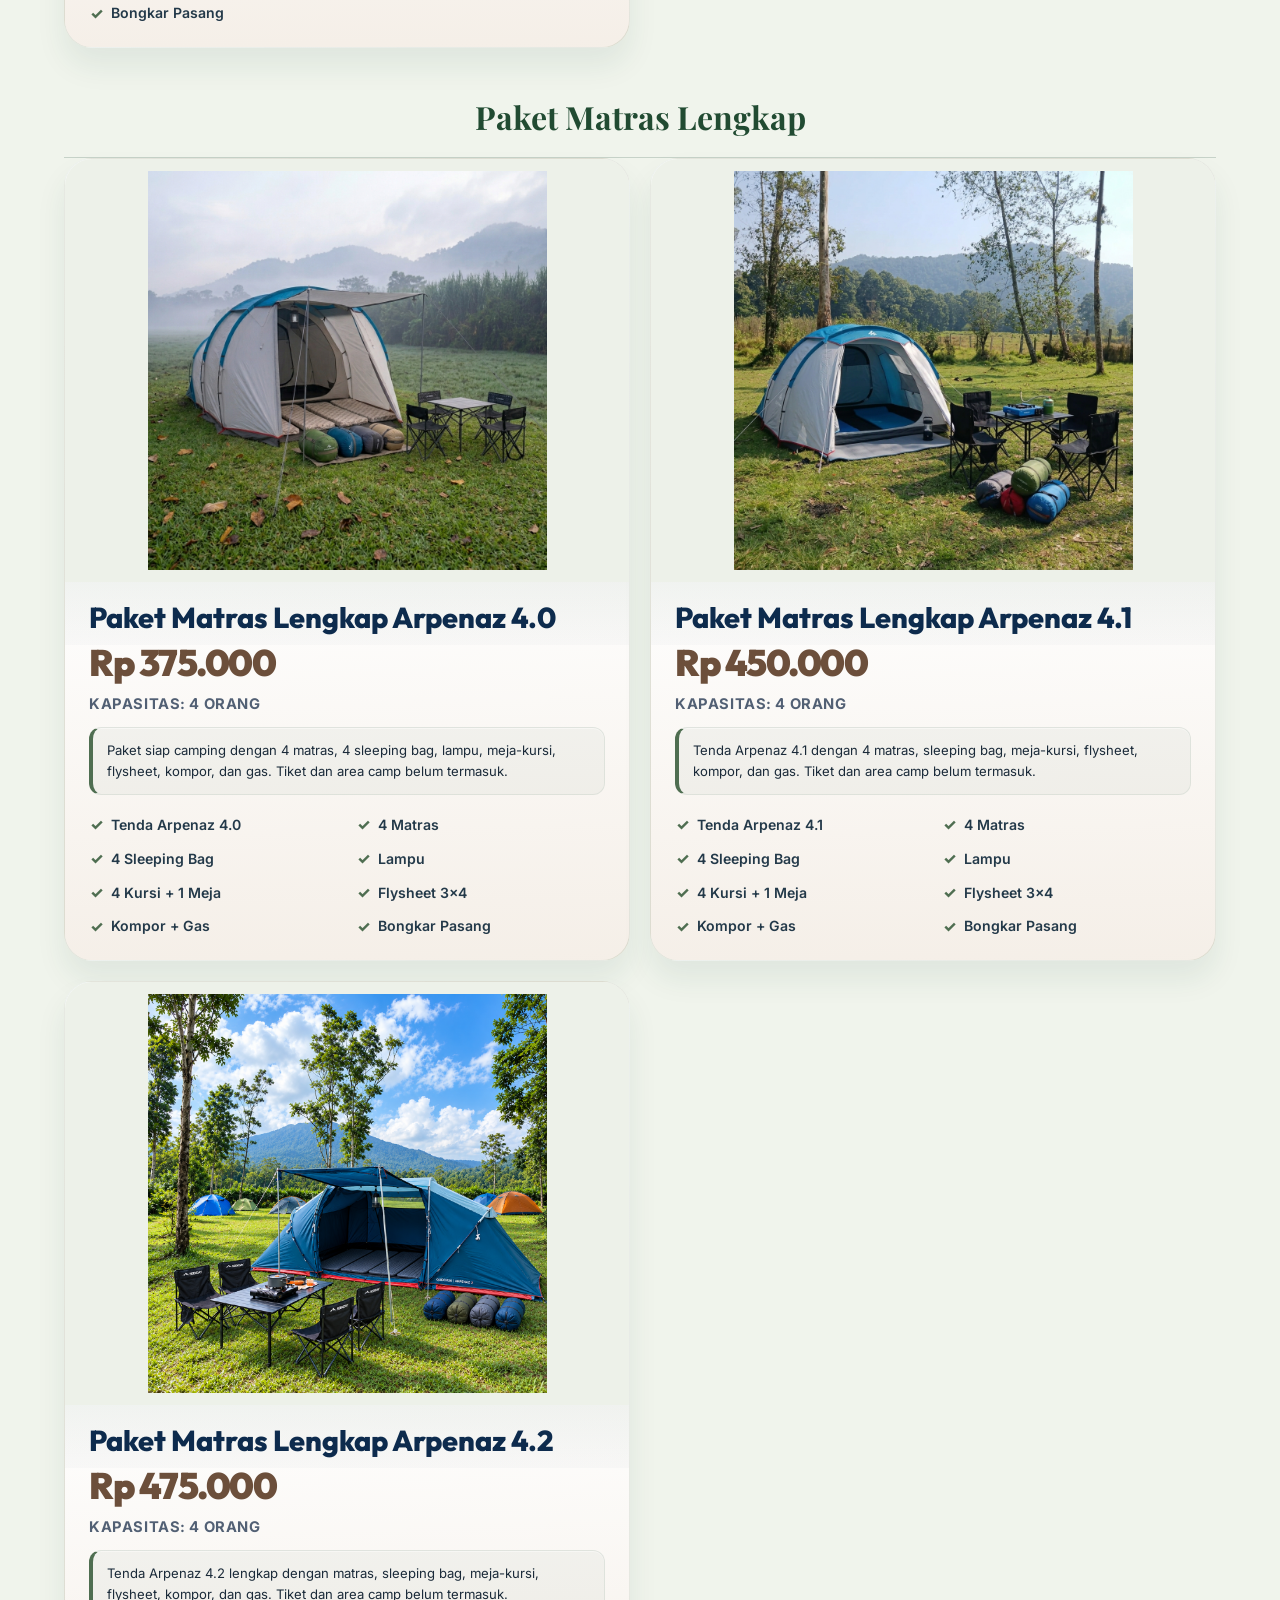
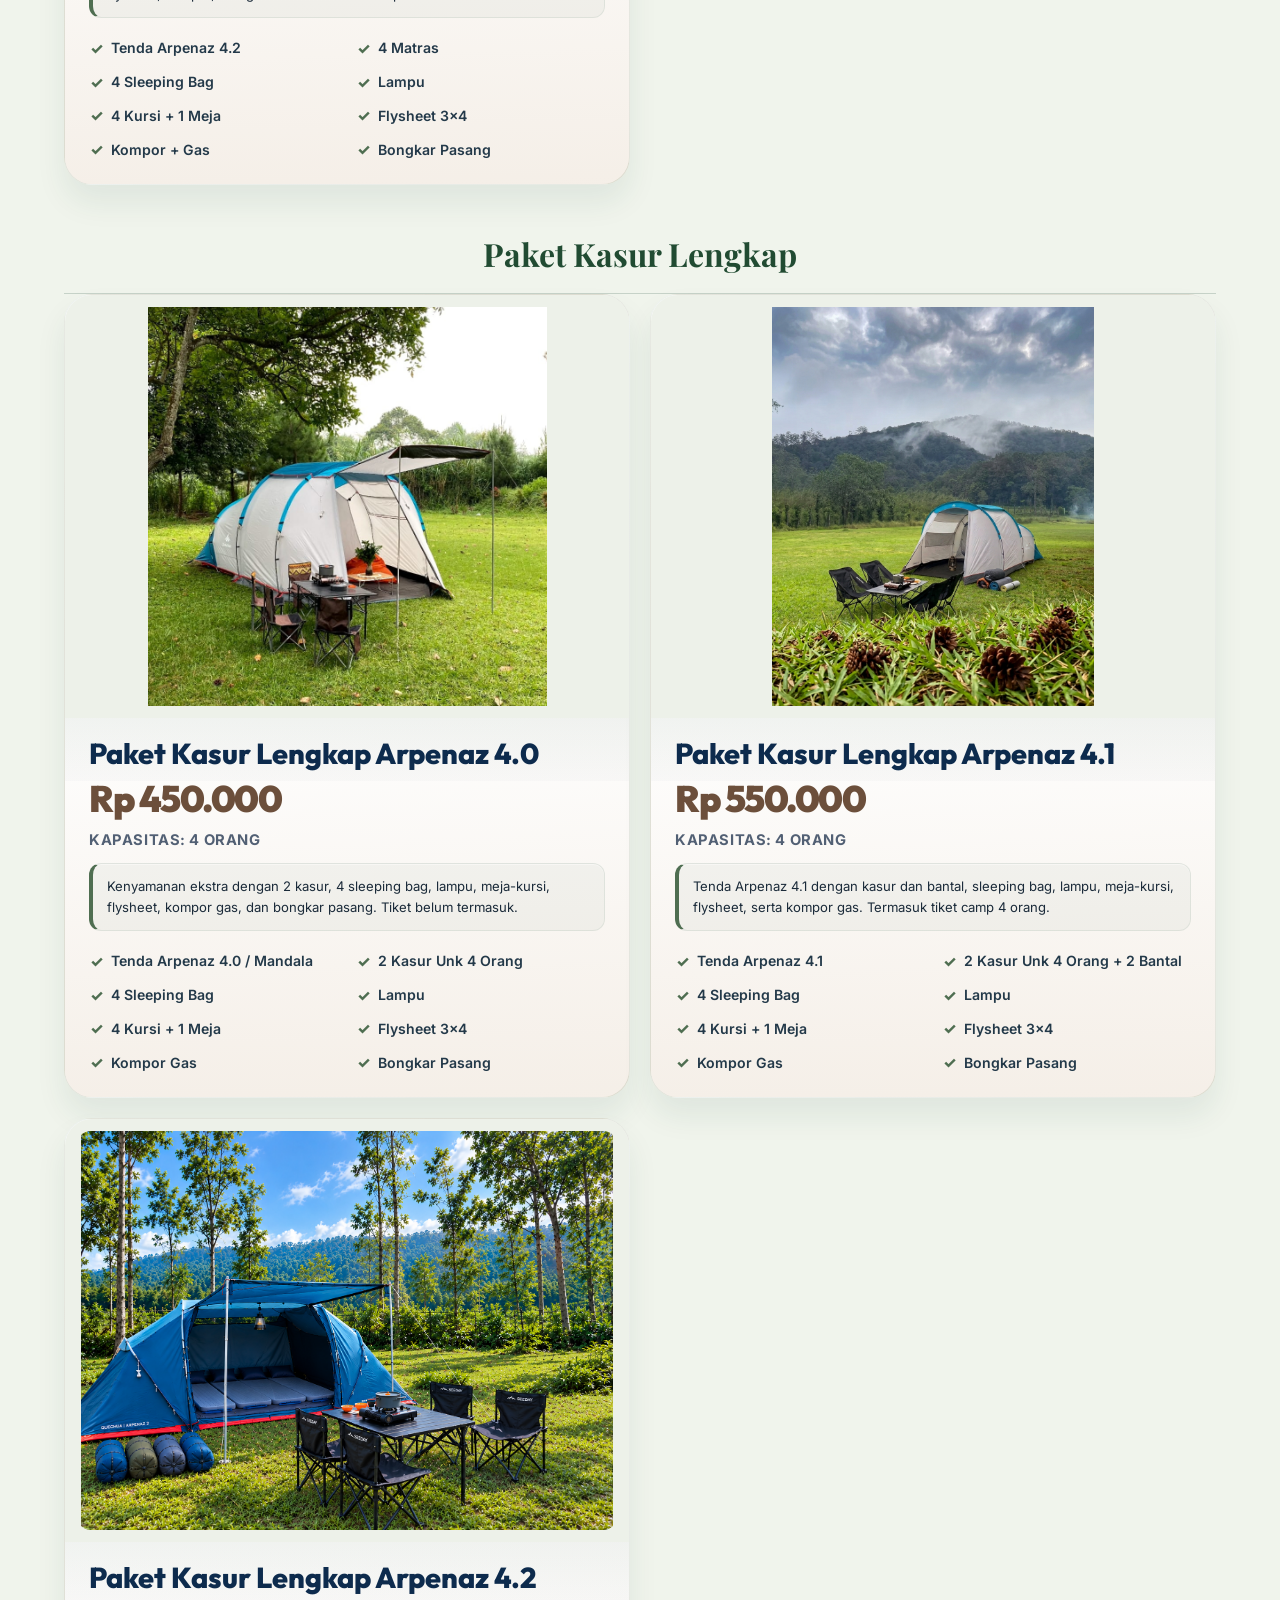
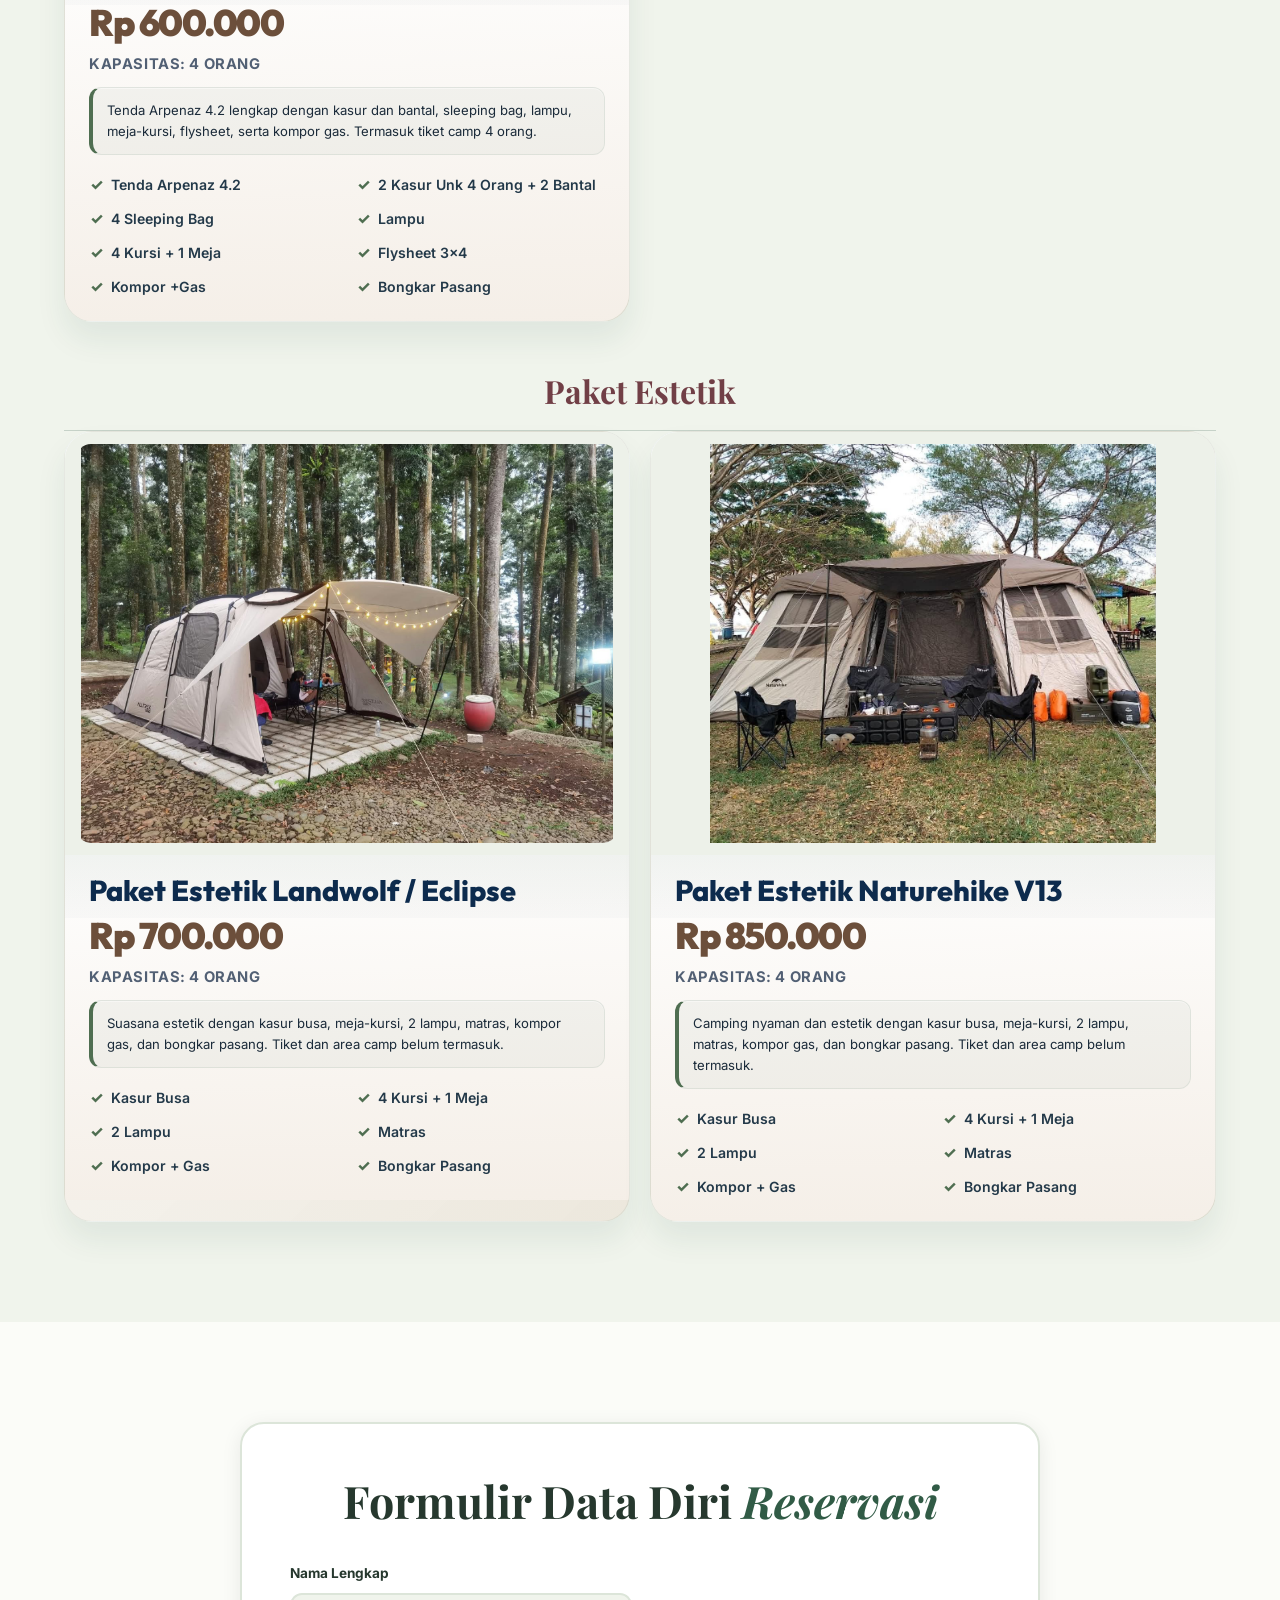
==== commit fc8cfa8b: "auto: 2026-10-15 17.49.24" ====
--- a/RANCAUPAS BEAUTY/index.html
+++ b/RANCAUPAS BEAUTY/index.html
@@ -9,7 +9,7 @@
     <link rel="preconnect" href="https://fonts.googleapis.com">
     <link rel="preconnect" href="https://fonts.gstatic.com" crossorigin>
     <link href="https://fonts.googleapis.com/css2?family=Playfair+Display:ital,wght@0,400;0,500;0,600;0,700;1,400;1,500&family=Inter:wght@300;400;500;600;700&family=Outfit:wght@300;400;500;600;700&display=swap" rel="stylesheet">
-    <link rel="stylesheet" href="style.css?v=e0adaec59715">
+    <link rel="stylesheet" href="style.css?v=32373da54320">
 </head>
 <body>
     <!-- Navigation -->
--- a/RANCAUPAS BEAUTY/style.css
+++ b/RANCAUPAS BEAUTY/style.css
@@ -129,7 +129,7 @@
 /* Keep the brand and navigation green in both navbar states. */
 .navbar:not(.scrolled) .nav-logo,
 .navbar:not(.scrolled) .nav-link {
-    color: #0f5b2d;
+    color: #e9f6f2;
 }
 
 .navbar:not(.scrolled) .nav-logo-text {
@@ -158,7 +158,7 @@
 }
 
 .navbar:not(.scrolled) .nav-link.active {
-    color: #0f5b2d;
+    color: #354033;
     background: rgba(238, 234, 218, 0.78);
     box-shadow: inset 0 0 0 1px rgba(255, 255, 255, 0.26), 0 3px 10px rgba(31, 35, 29, 0.12);
 }
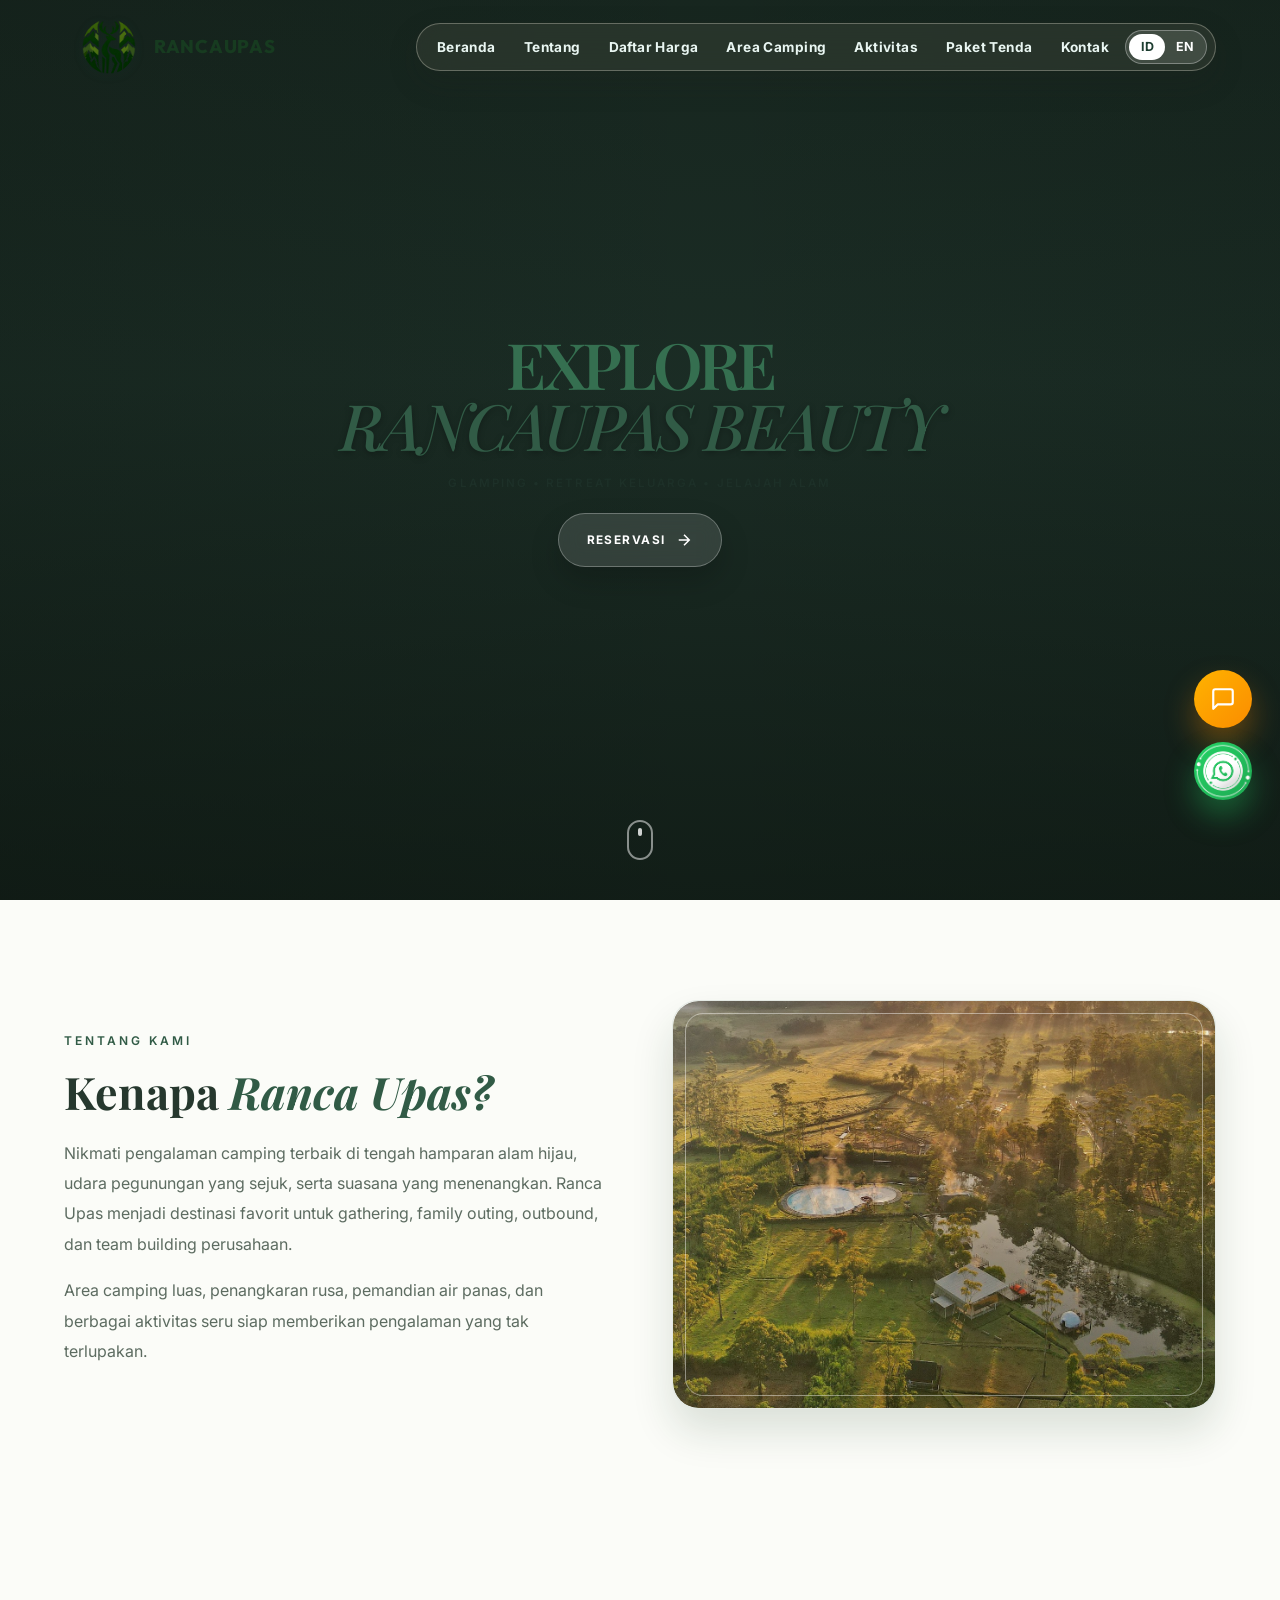
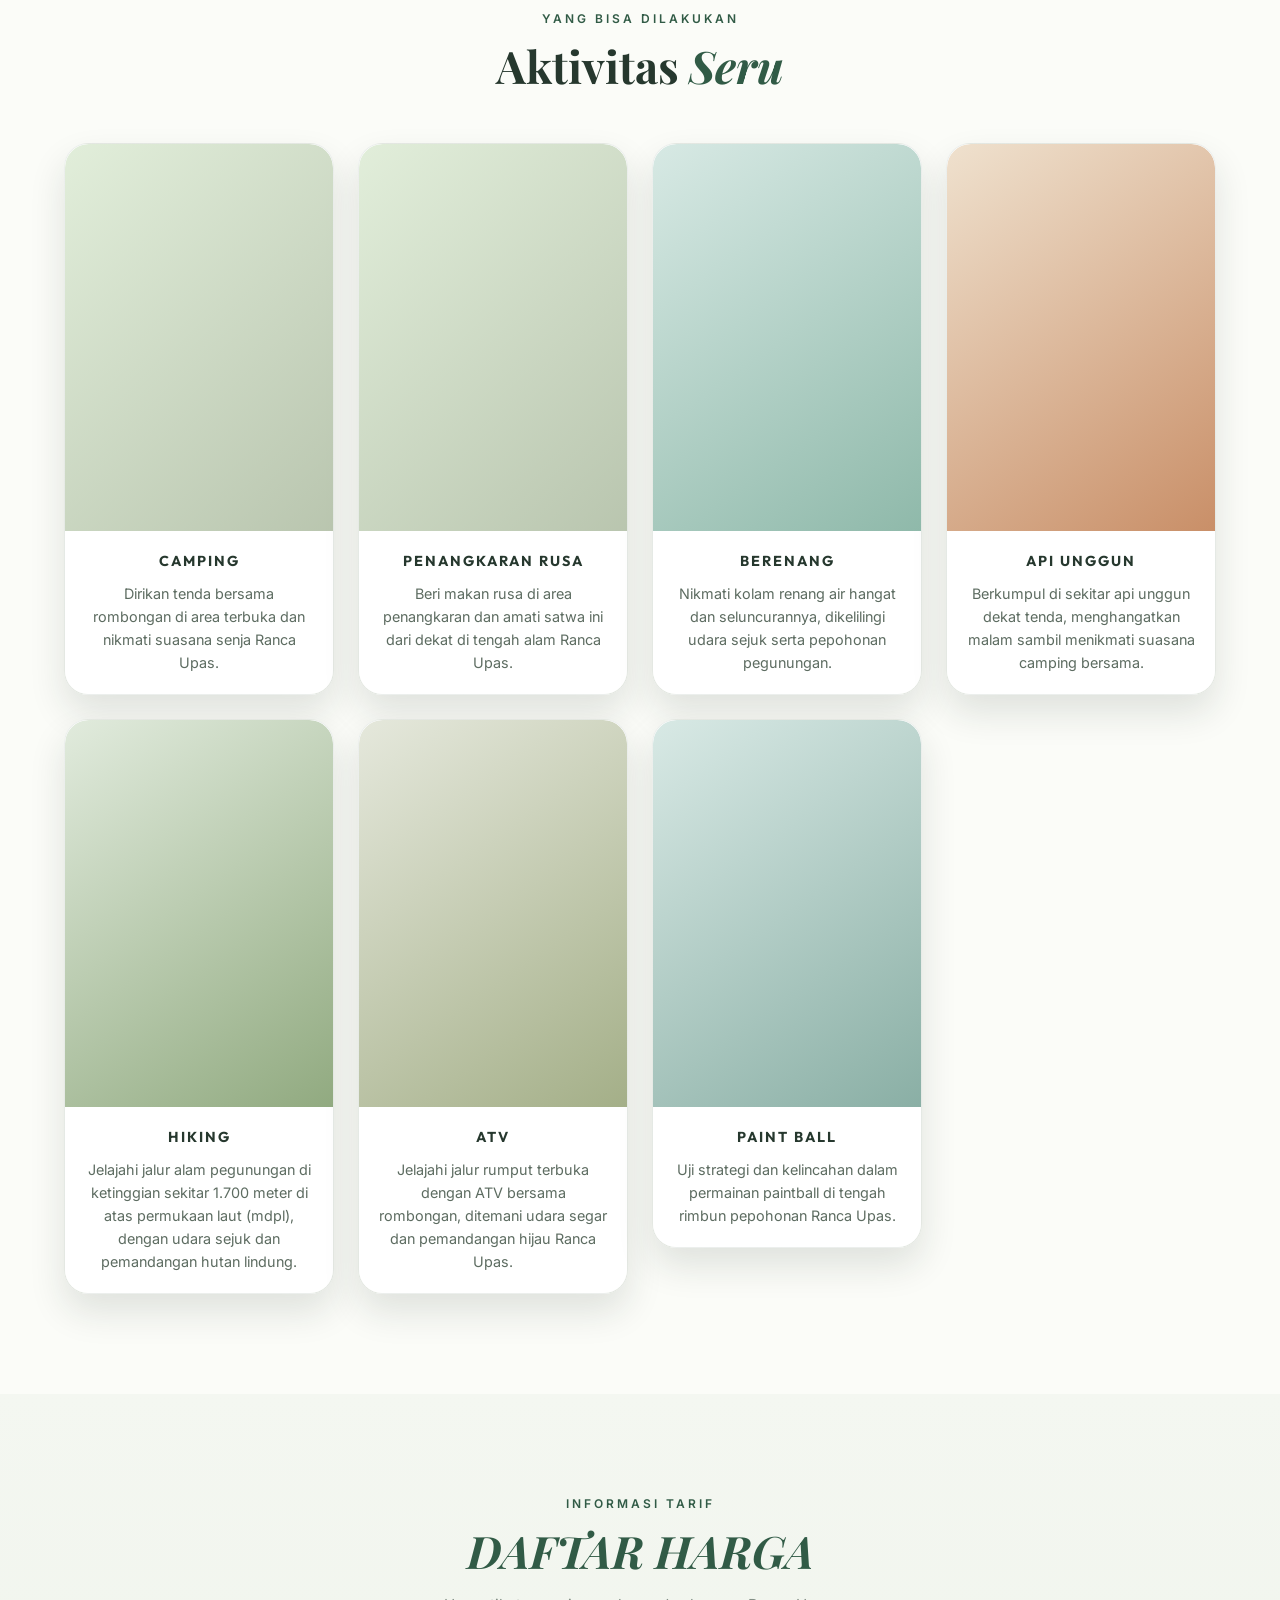
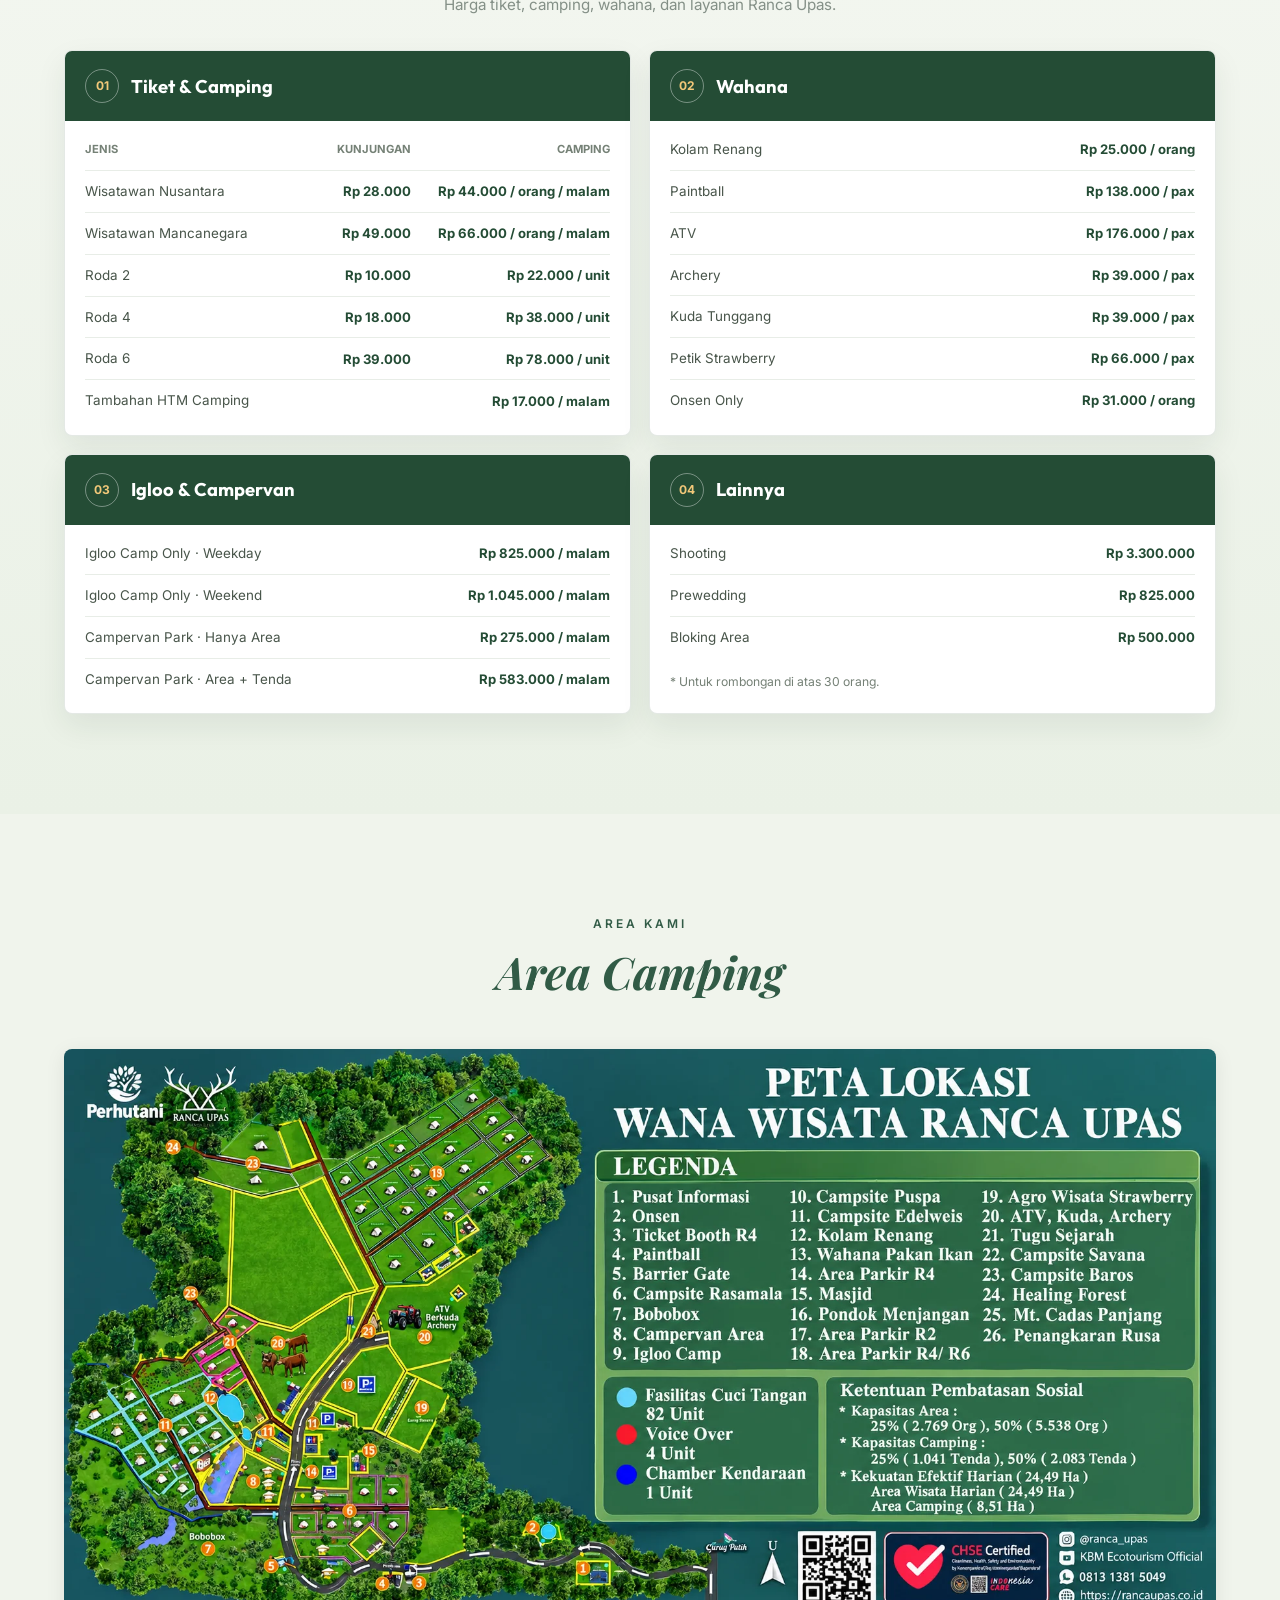
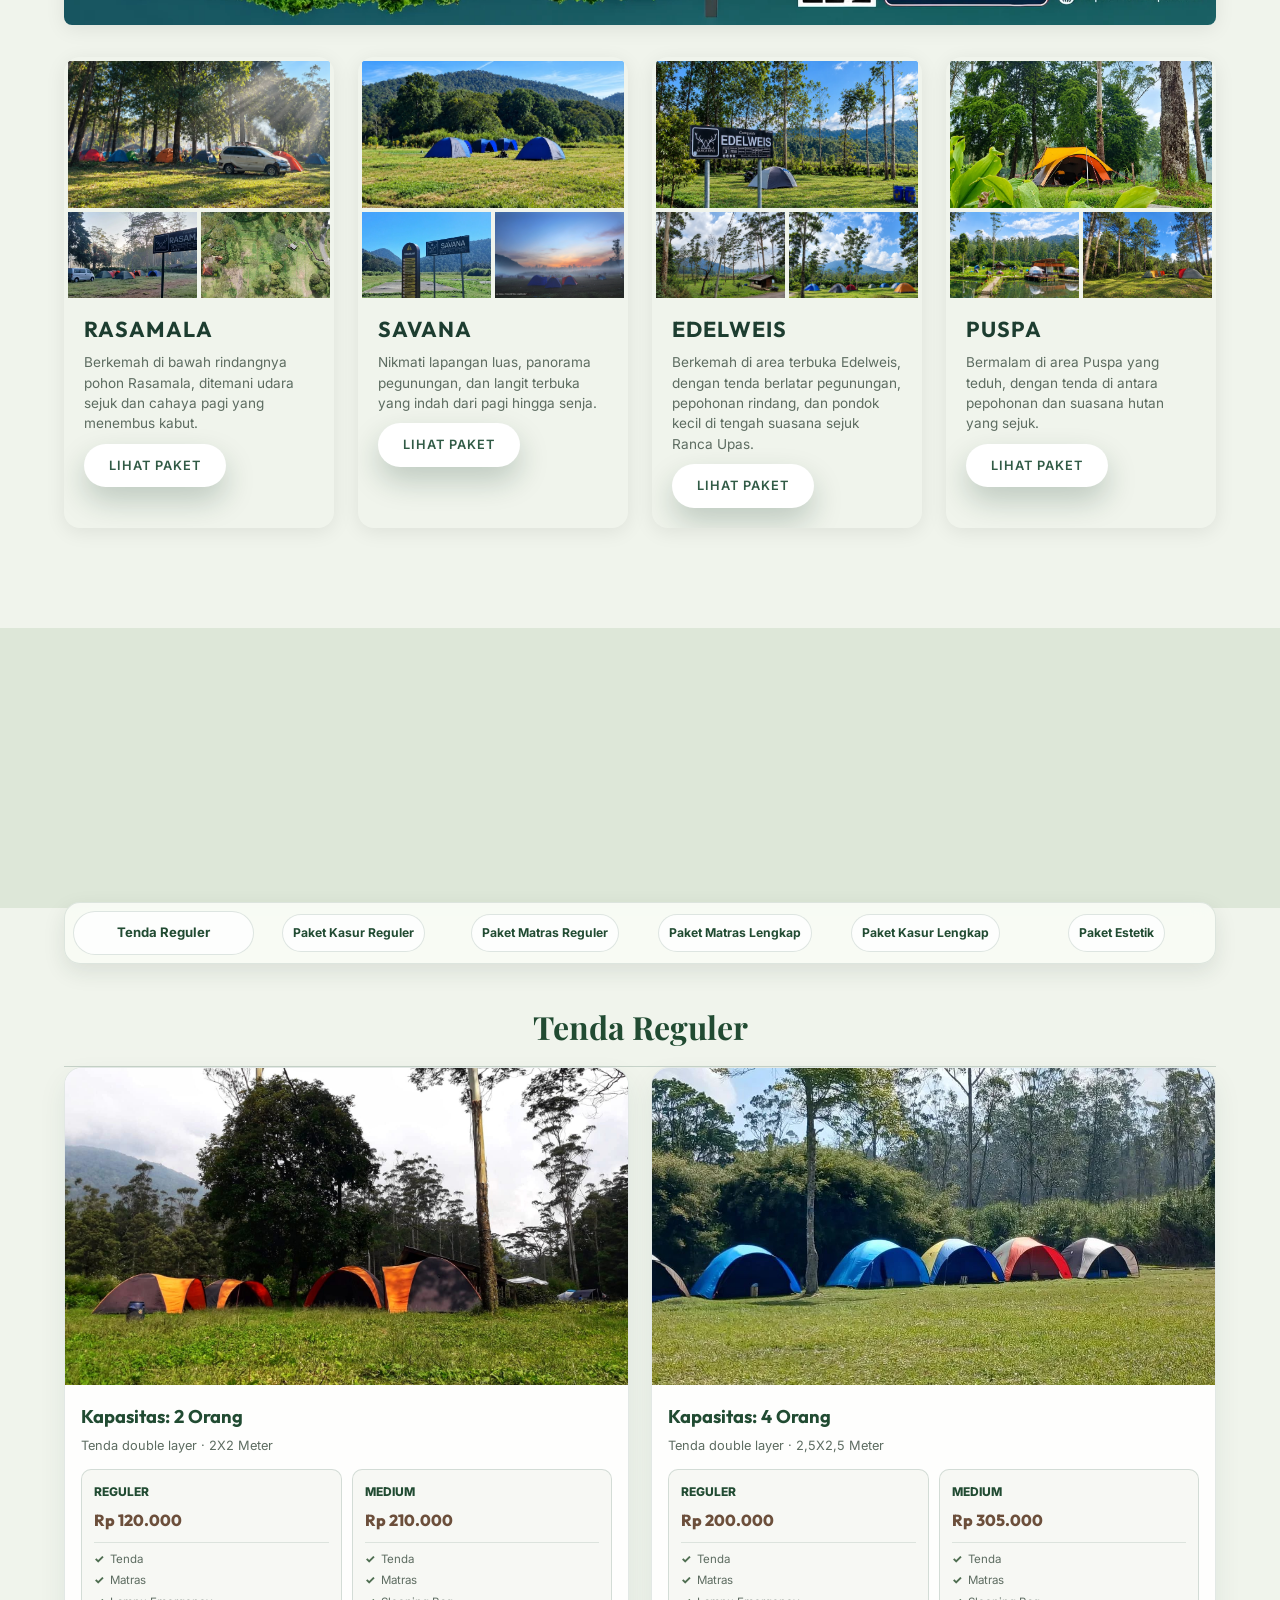
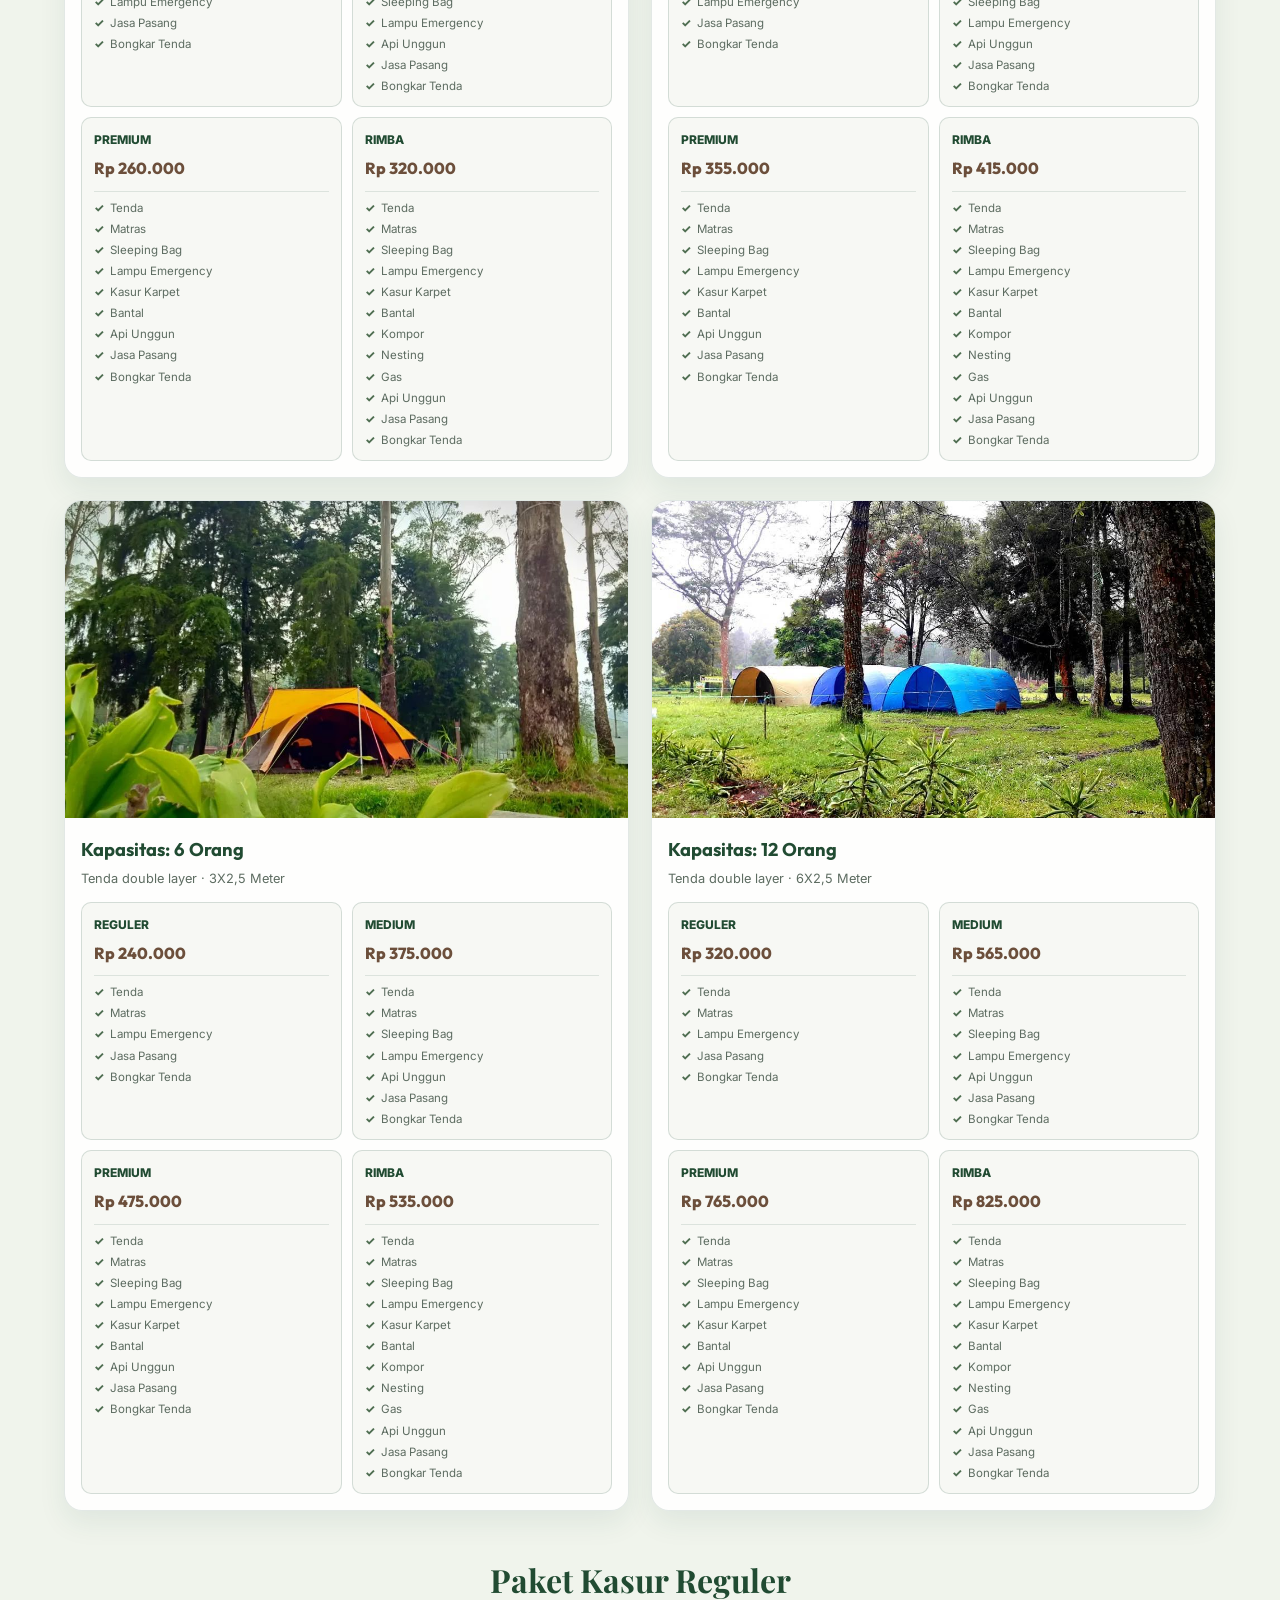
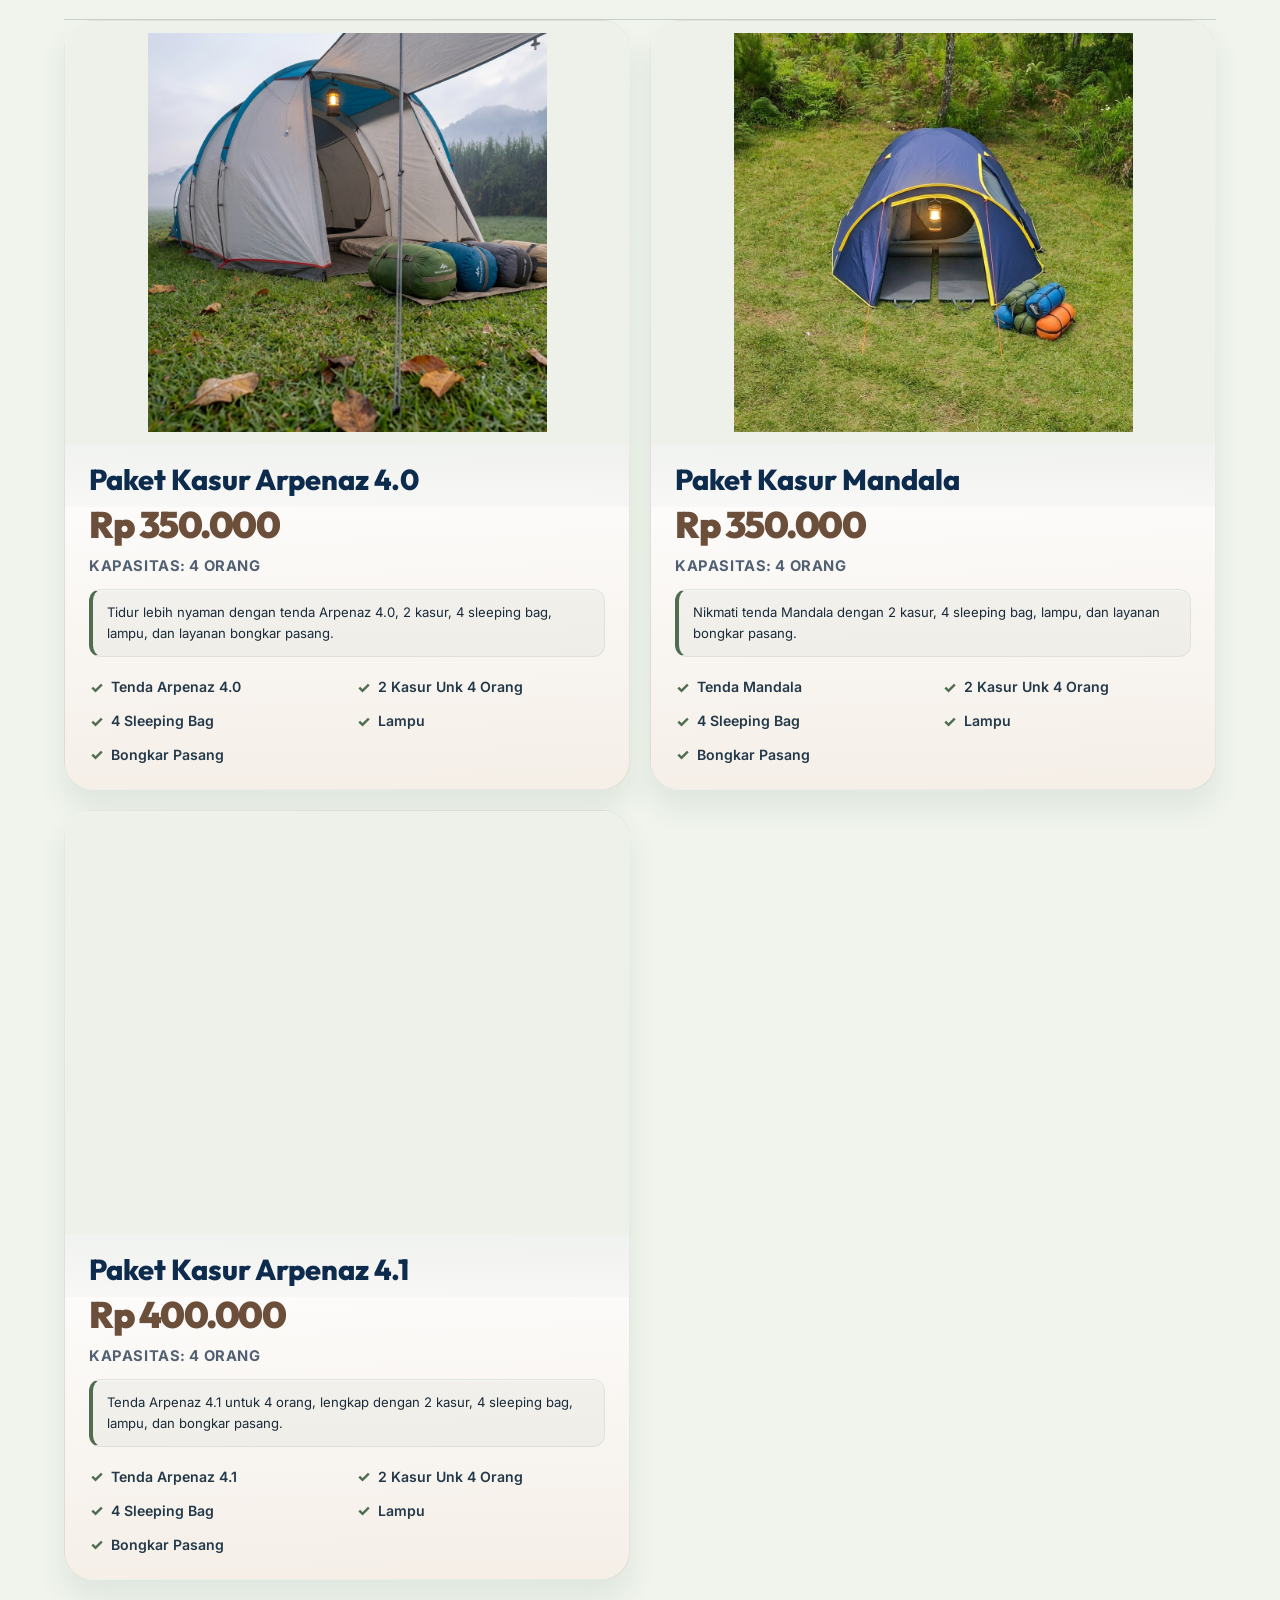
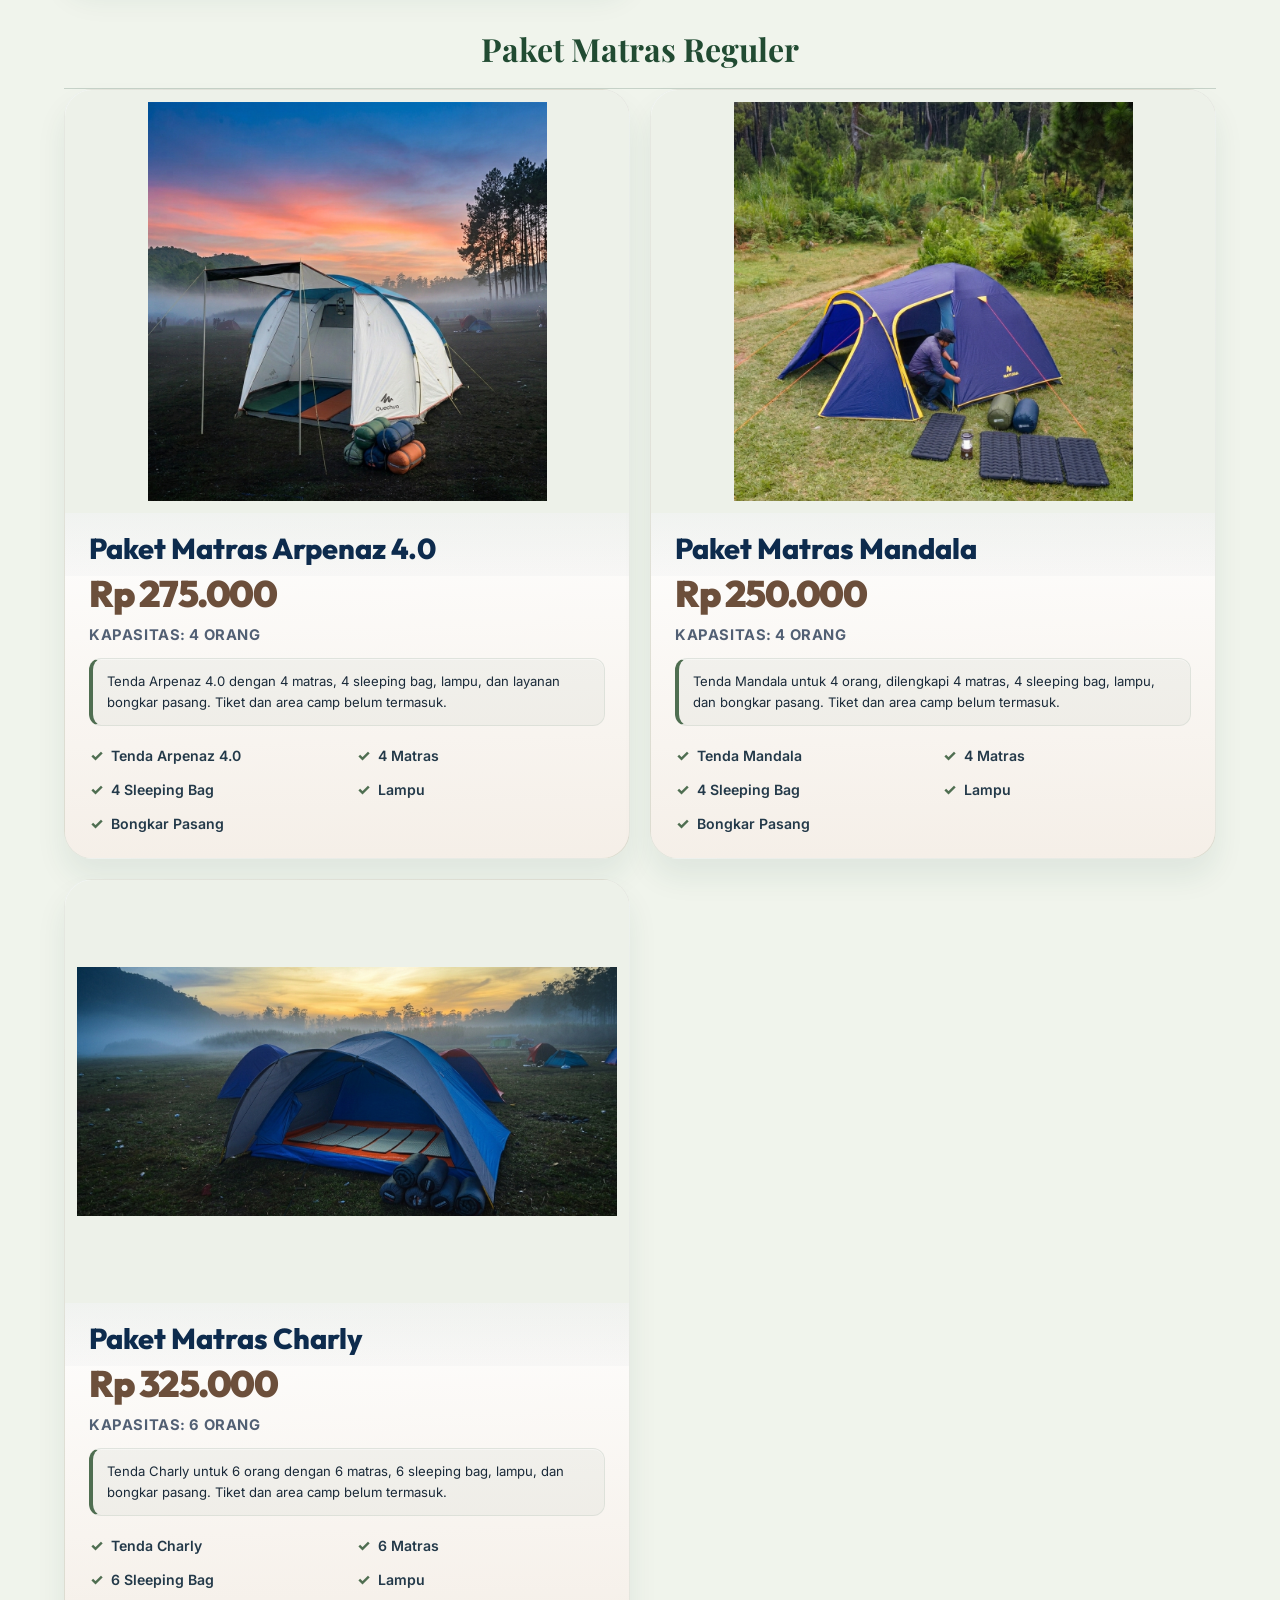
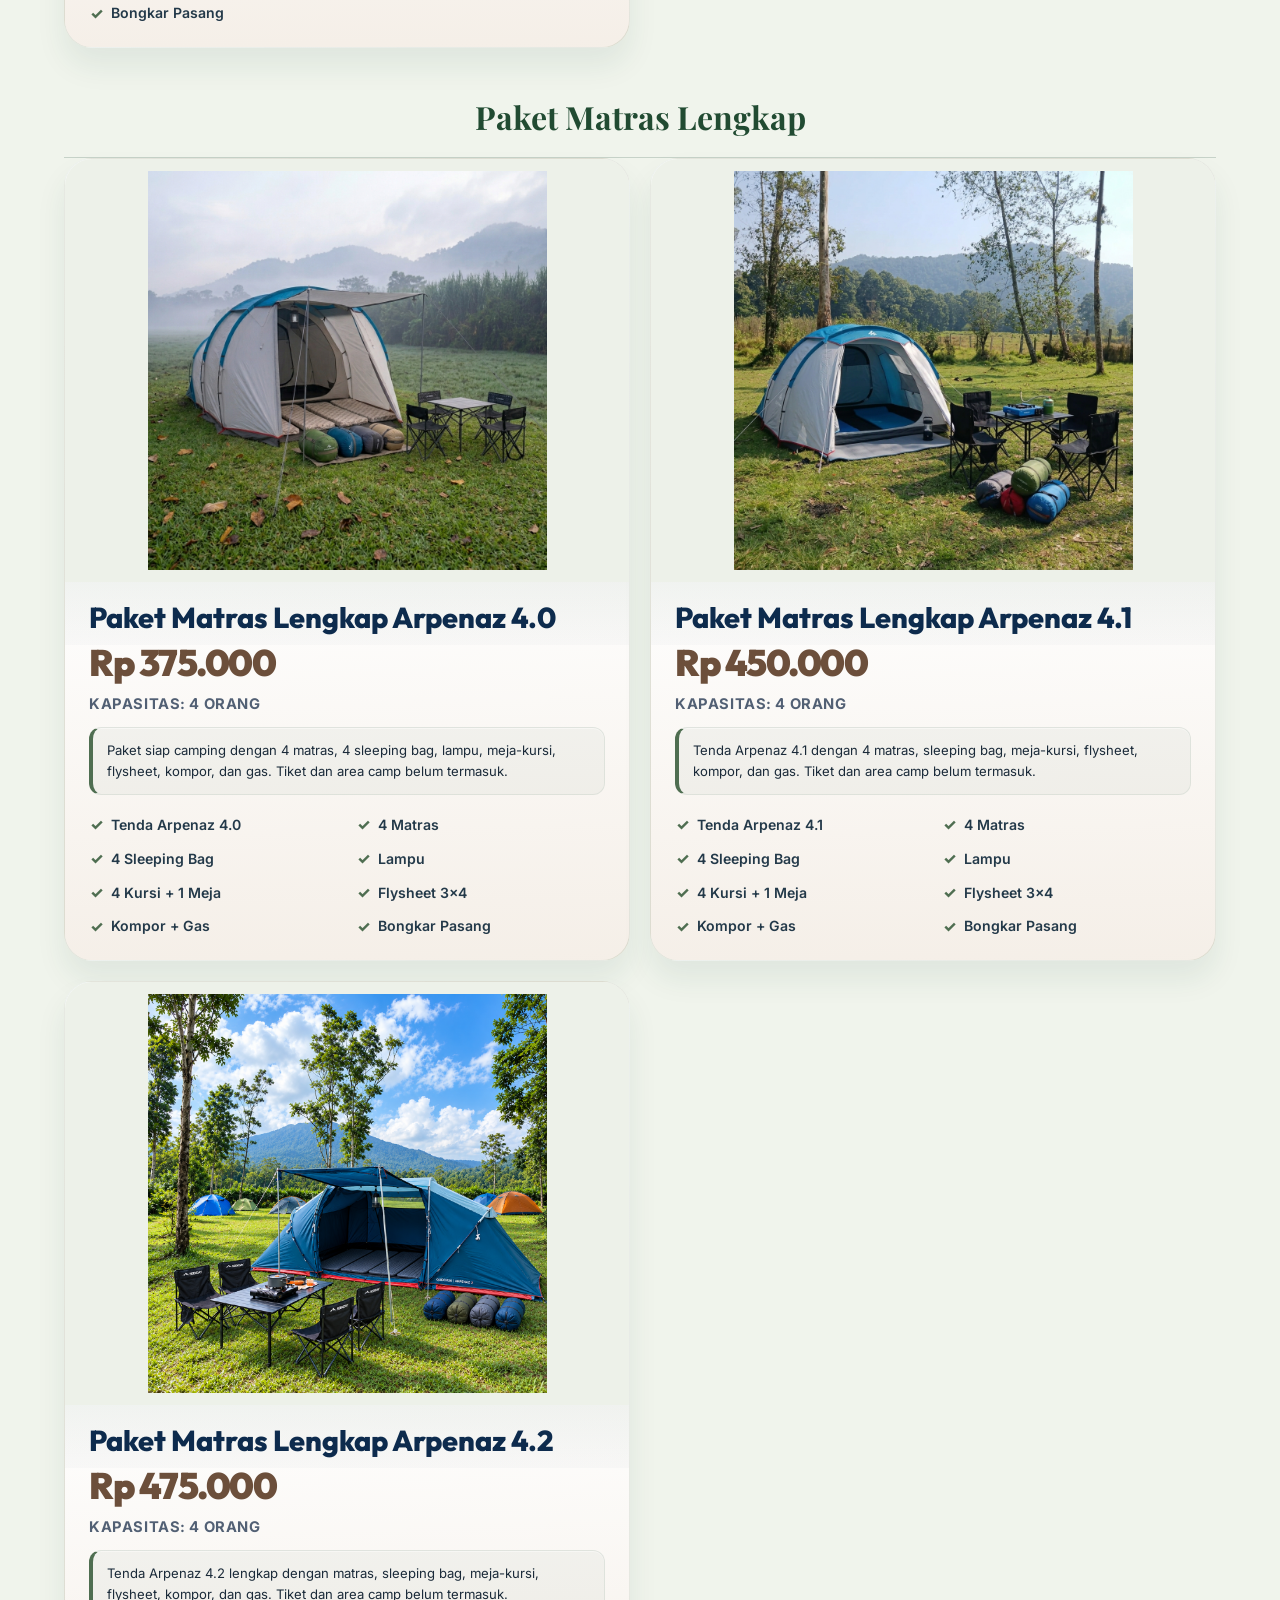
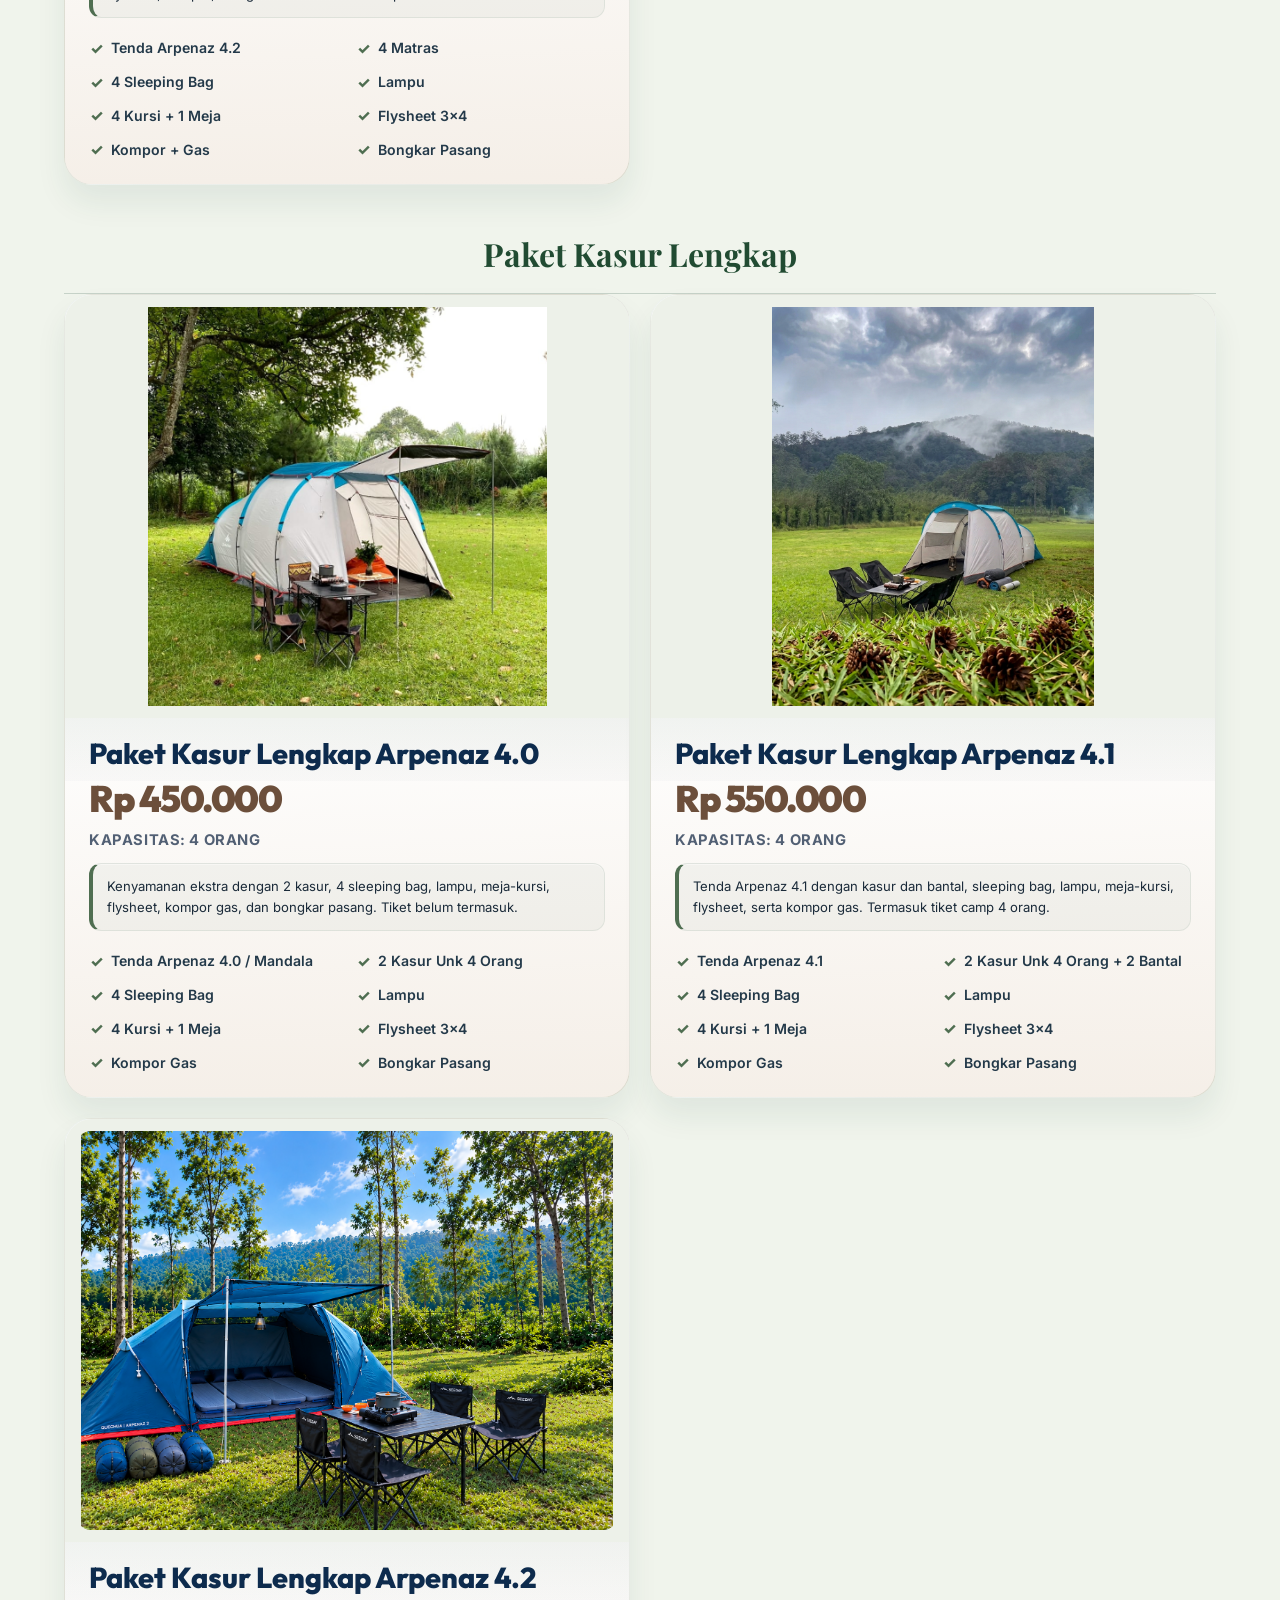
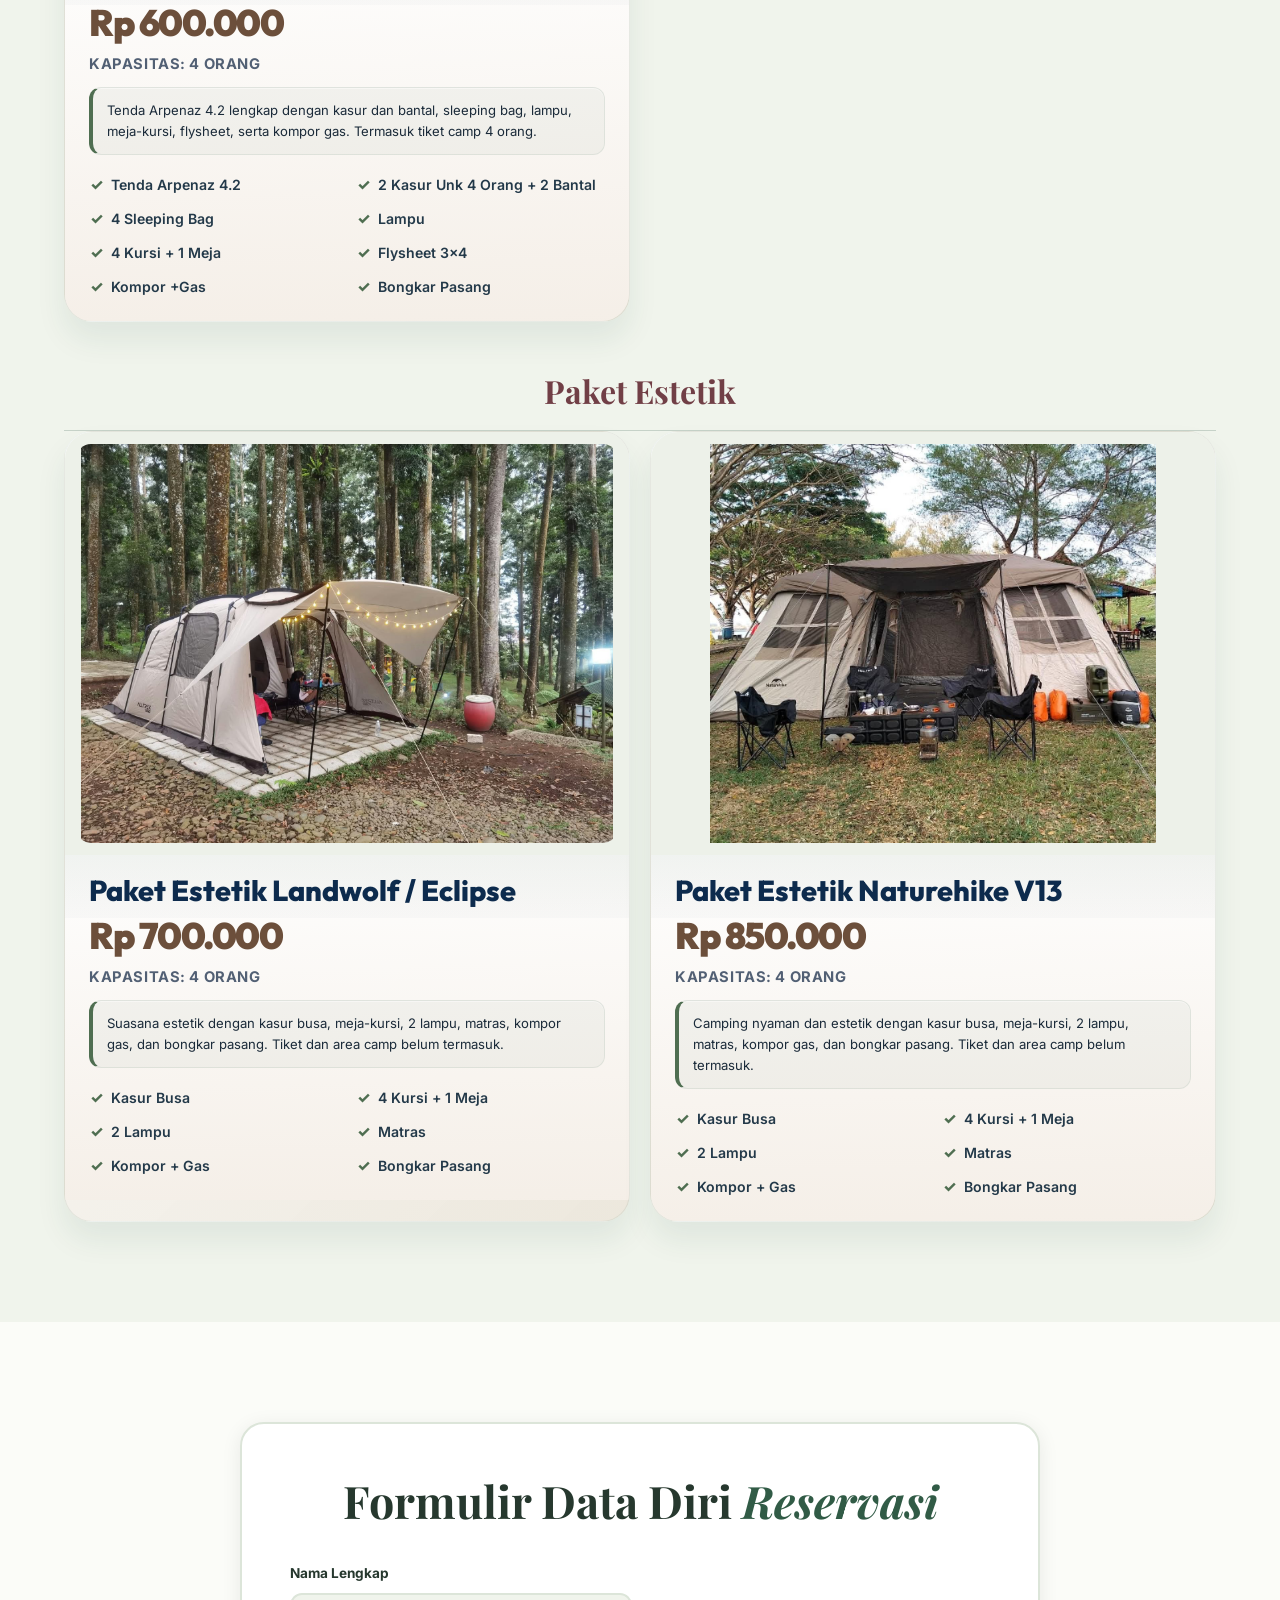
==== commit 4a679b89: "auto: 2026-10-15 17.54.33" ====
--- a/RANCAUPAS BEAUTY/index.html
+++ b/RANCAUPAS BEAUTY/index.html
@@ -461,14 +461,17 @@
                 <h2 class="section-title-center">Peta <span class="text-accent">Lokasi</span></h2>
             </div>
             <div class="map-frame">
-                <iframe
-                    title="Peta lokasi Ranca Upas, Ciwidey"
-                    src="https://www.openstreetmap.org/export/embed.html?bbox=107.377113%2C-7.1531777%2C107.407113%2C-7.1231777&amp;layer=mapnik&amp;marker=-7.1381777%2C107.392113"
+                    <a class="map-frame" href="https://www.google.com/maps/search/?api=1&amp;query=-7.1381777%2C107.392113" target="_blank" rel="noopener noreferrer" aria-label="Buka lokasi Ranca Upas di Google Maps">
+                        <iframe
+                            title="Peta lokasi Ranca Upas, Ciwidey"
+                            src="https://maps.google.com/maps?q=-7.1381777%2C107.392113&amp;z=15&amp;output=embed"
                     loading="lazy"
                     referrerpolicy="no-referrer-when-downgrade"
-                    allowfullscreen>
-                </iframe>
-            </div>
+                            allowfullscreen
+                            tabindex="-1"
+                            aria-hidden="true"></iframe>
+                        <span class="map-open-label">Buka di Google Maps</span>
+                    </a>
         </div>
     </section>
 
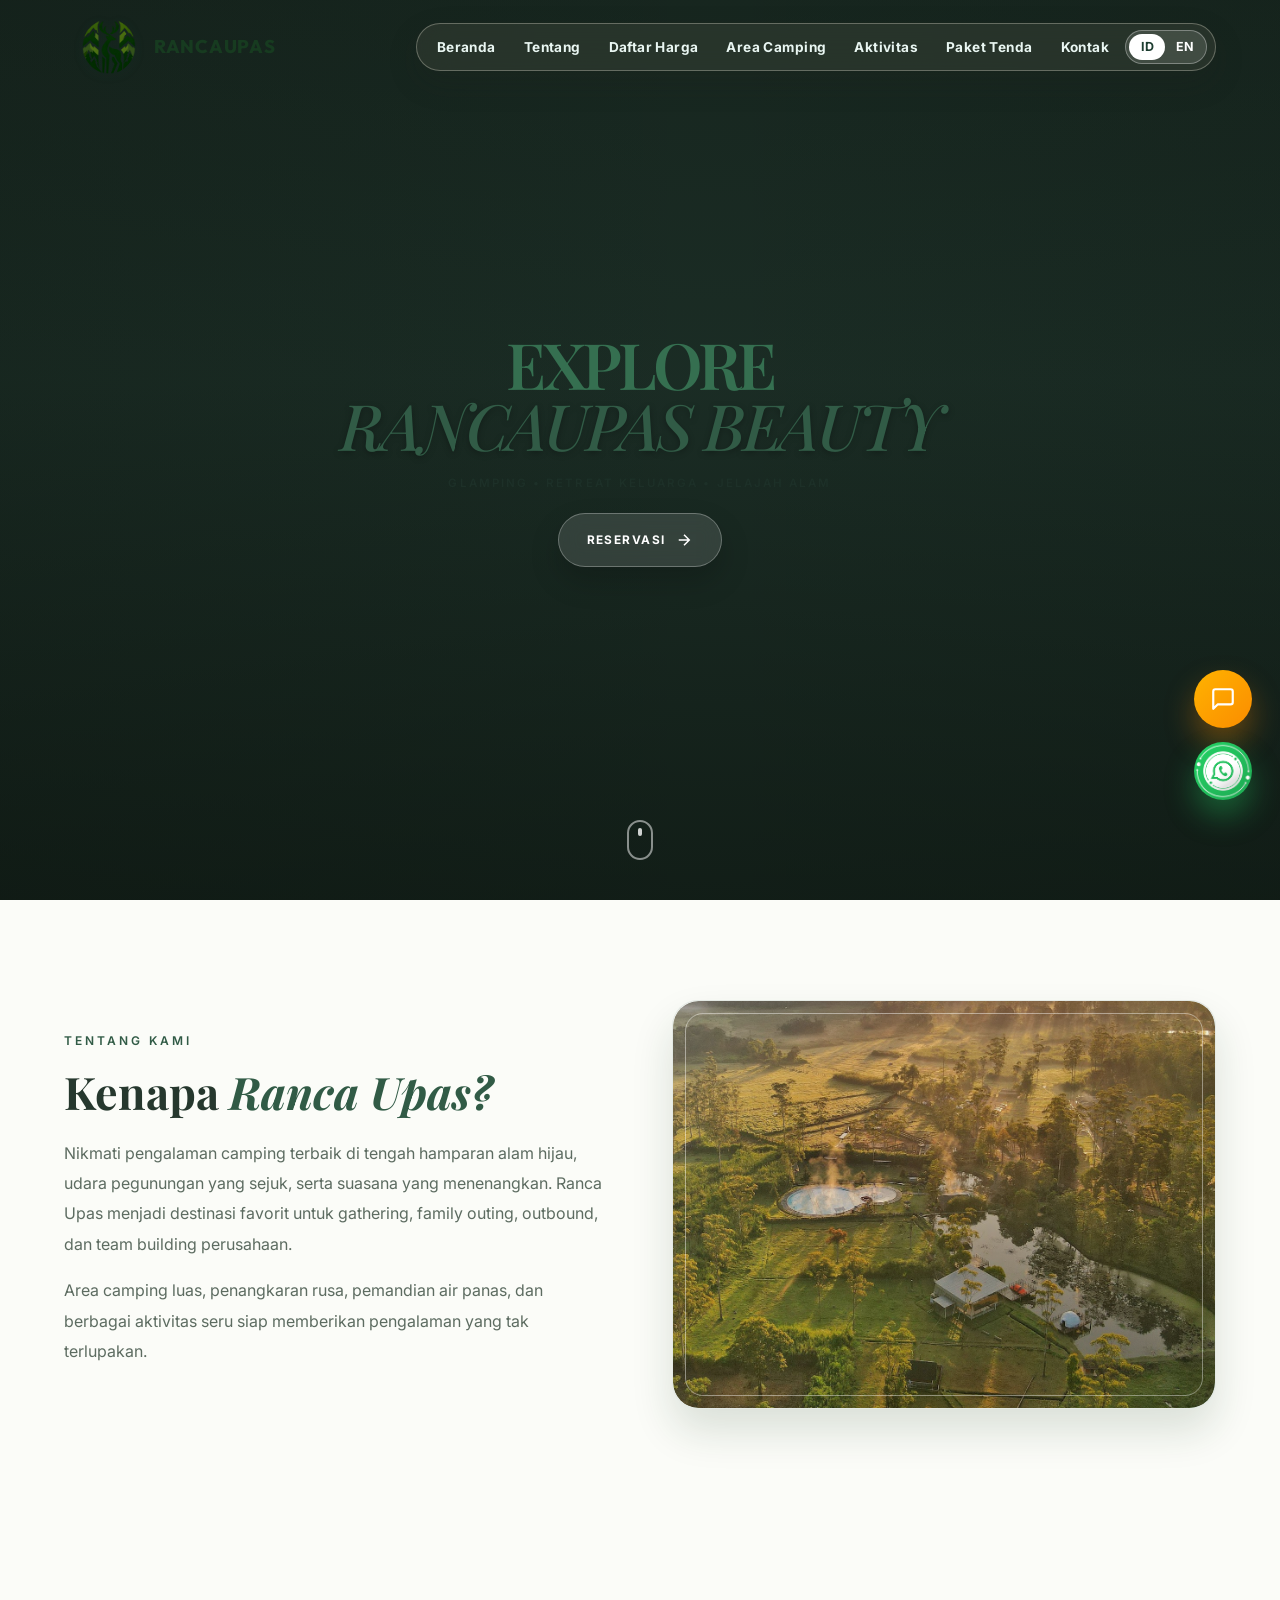
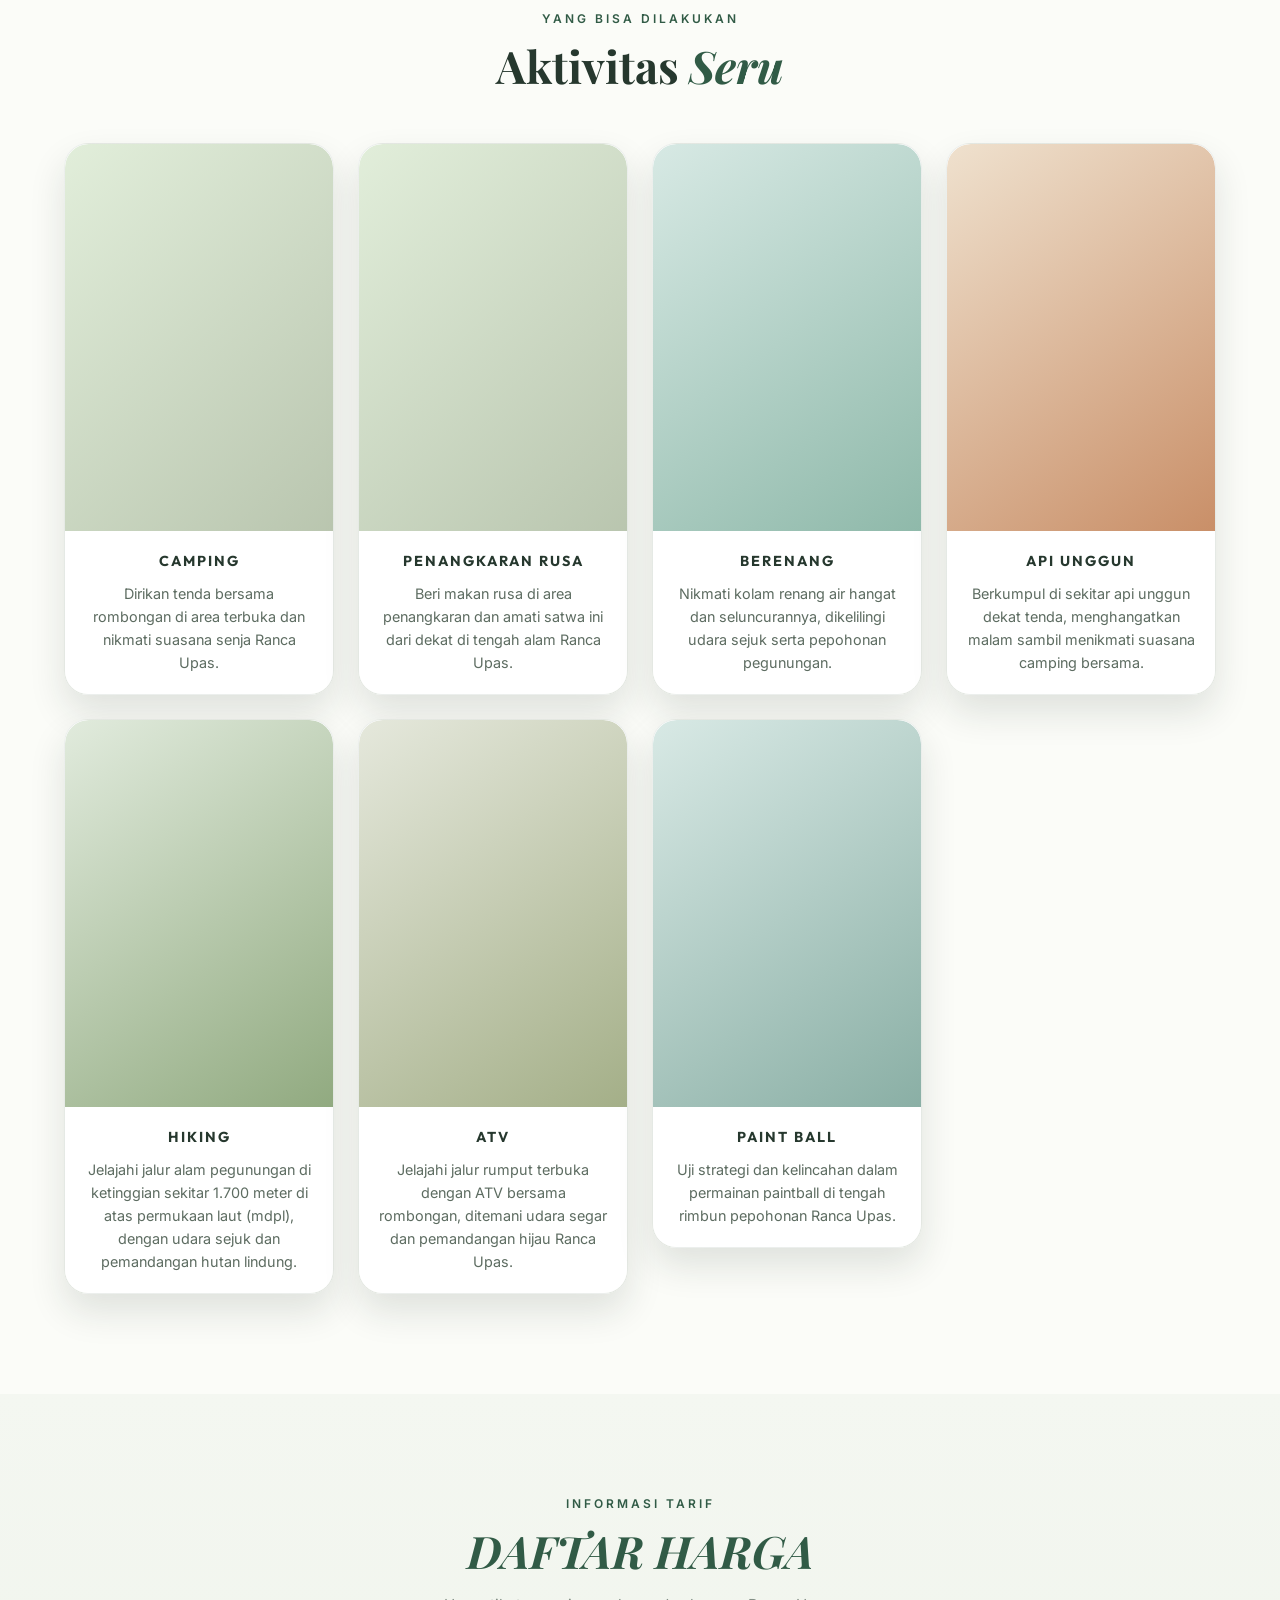
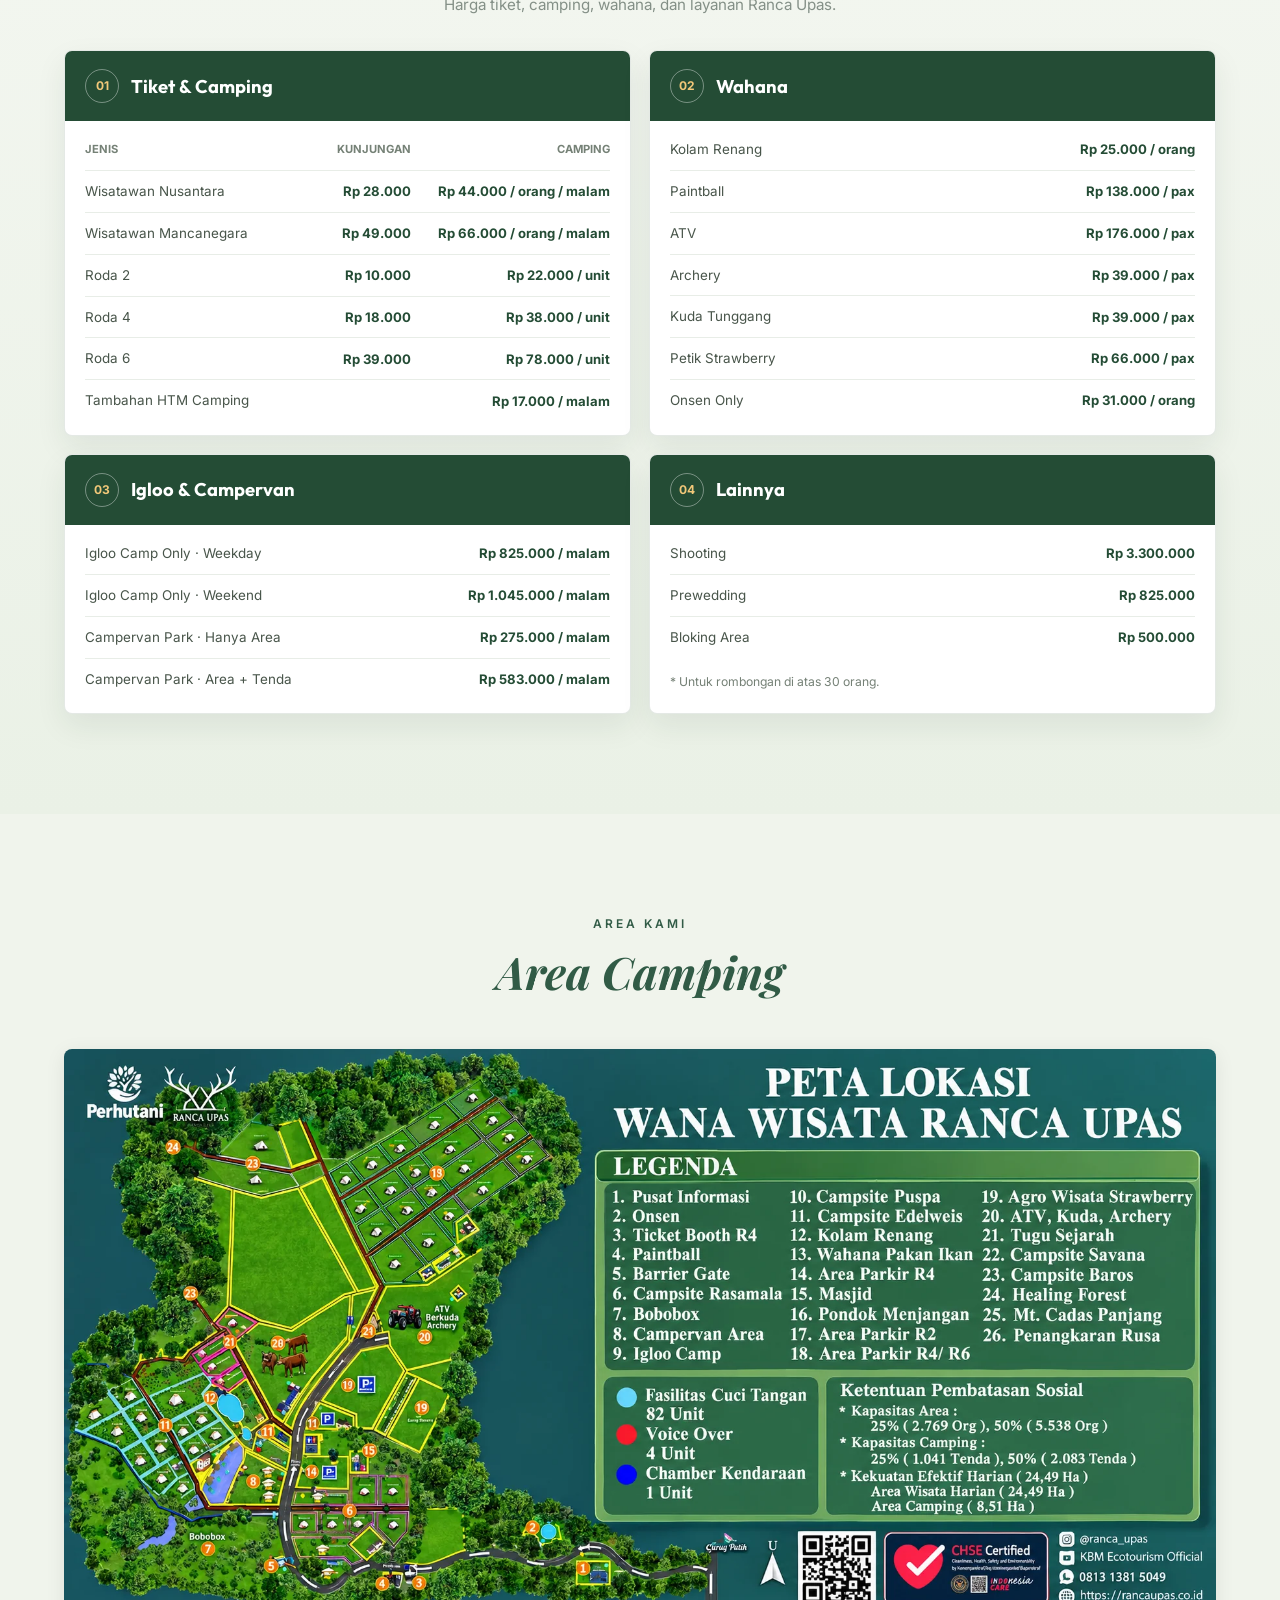
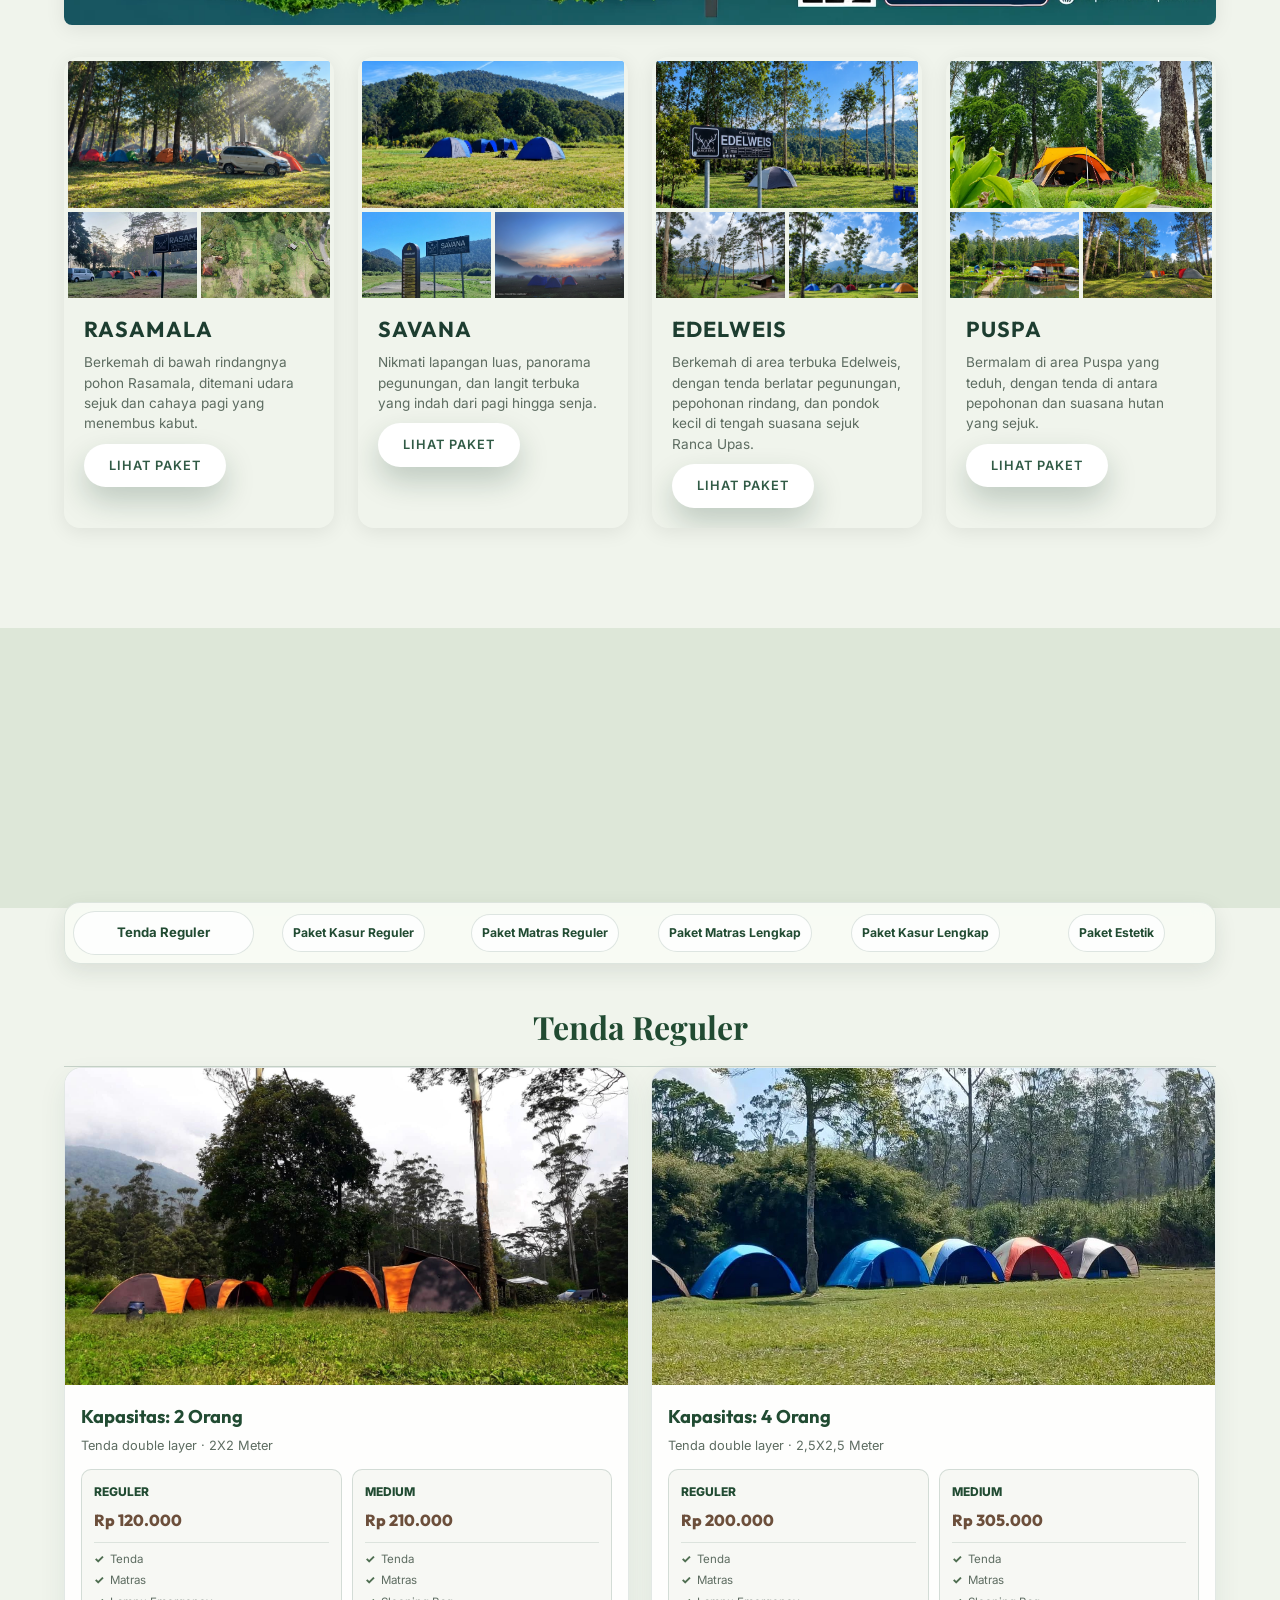
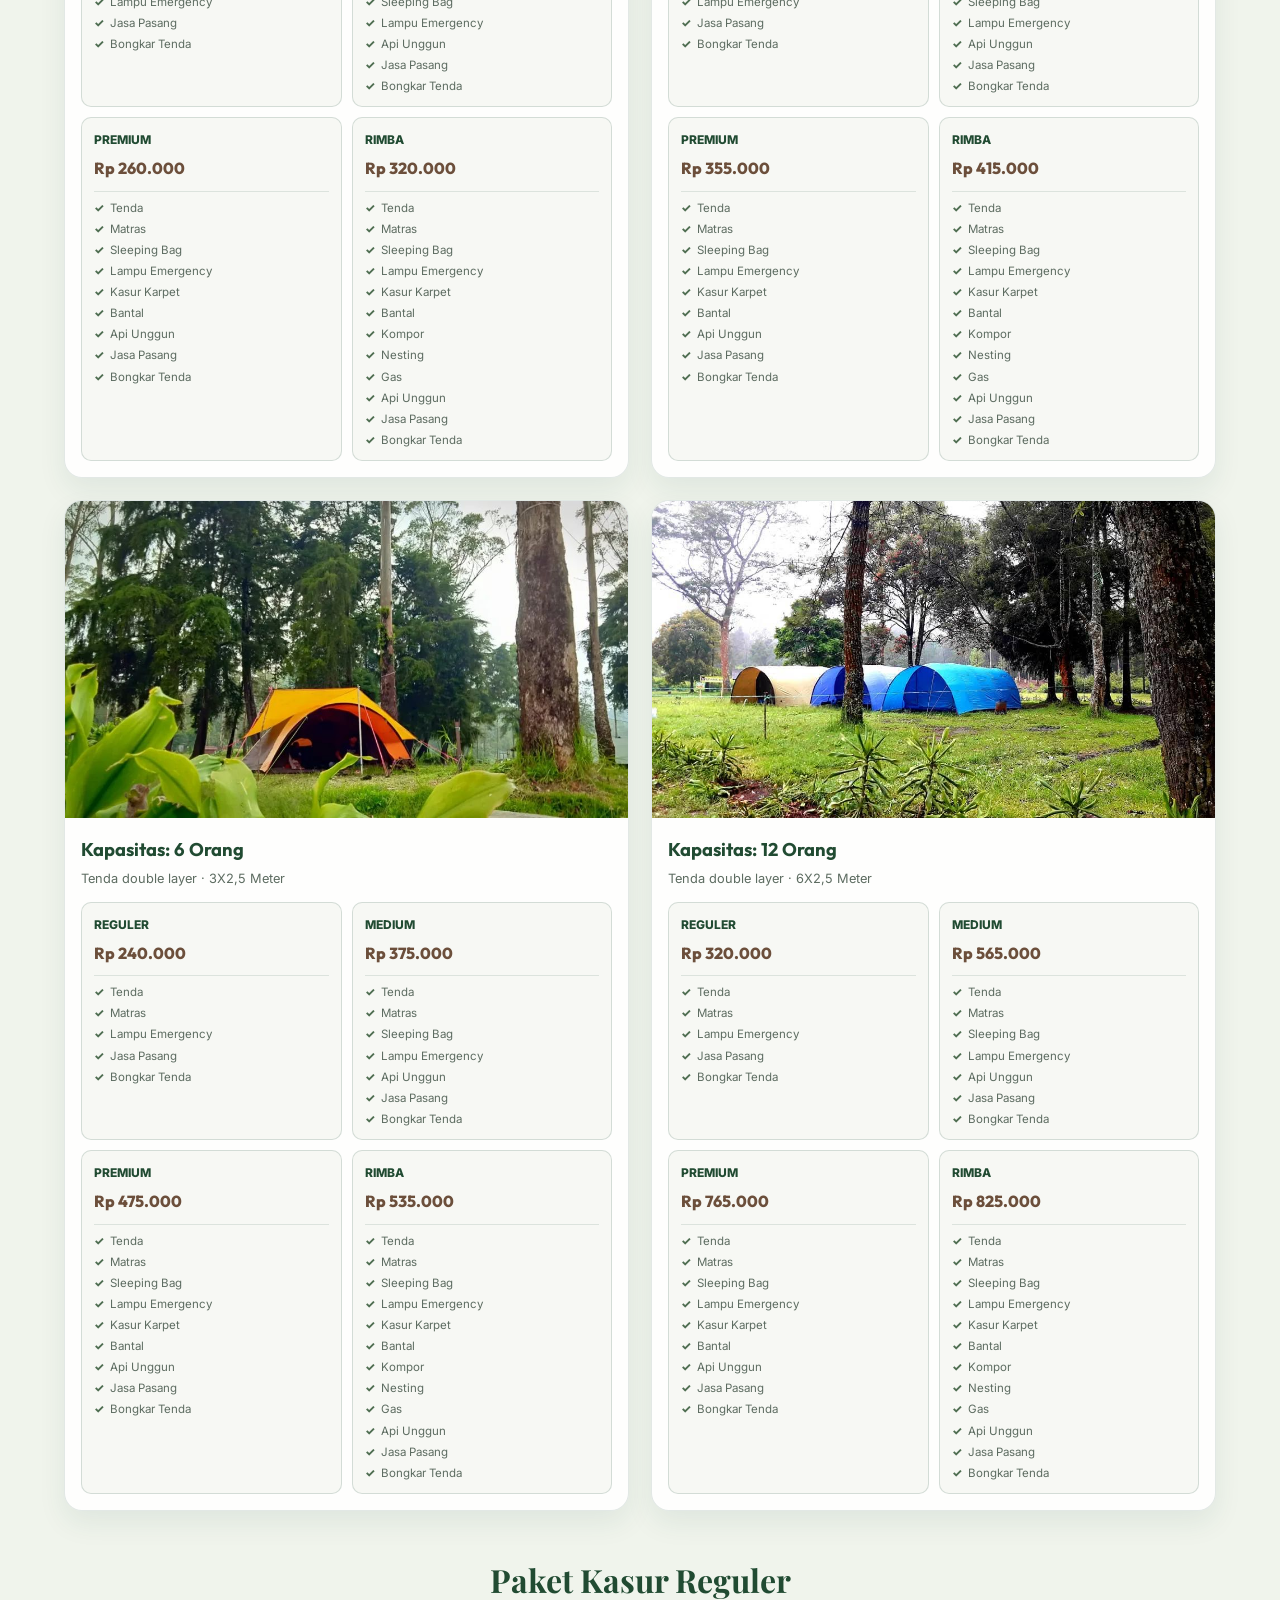
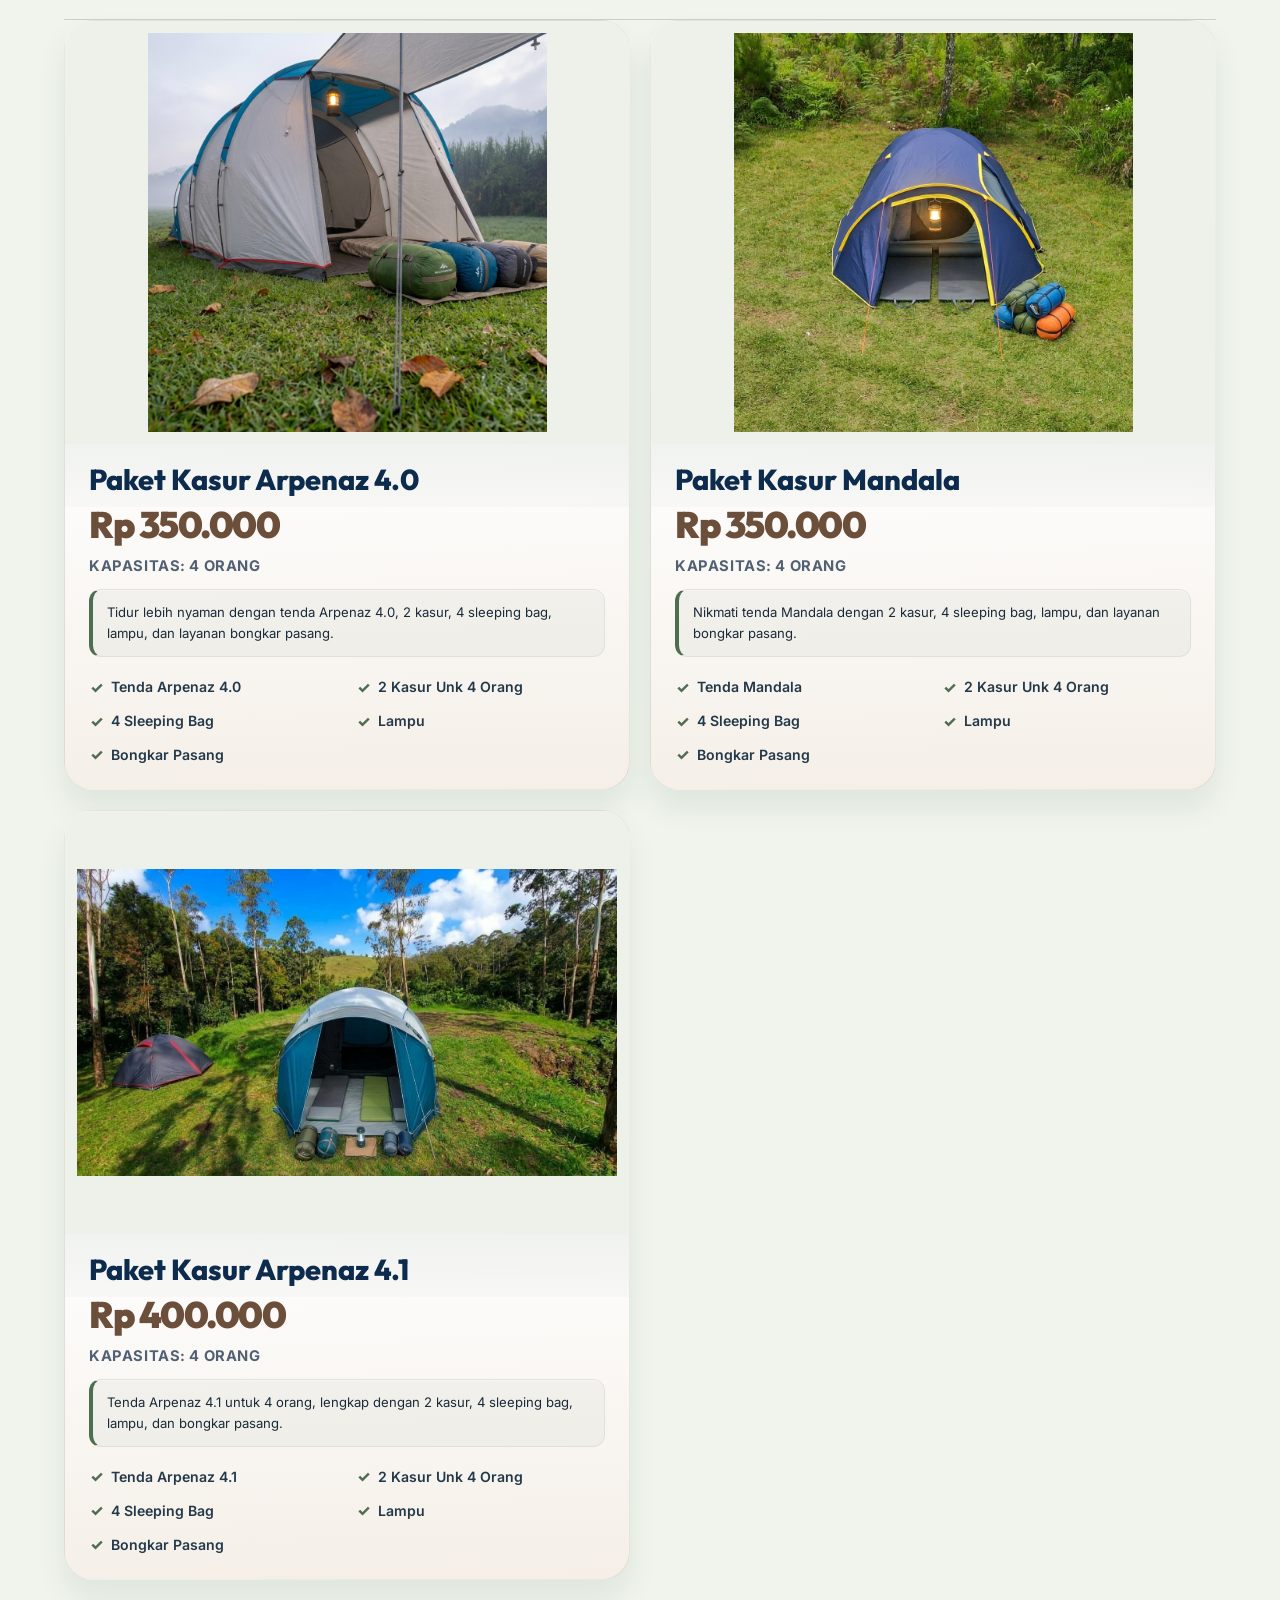
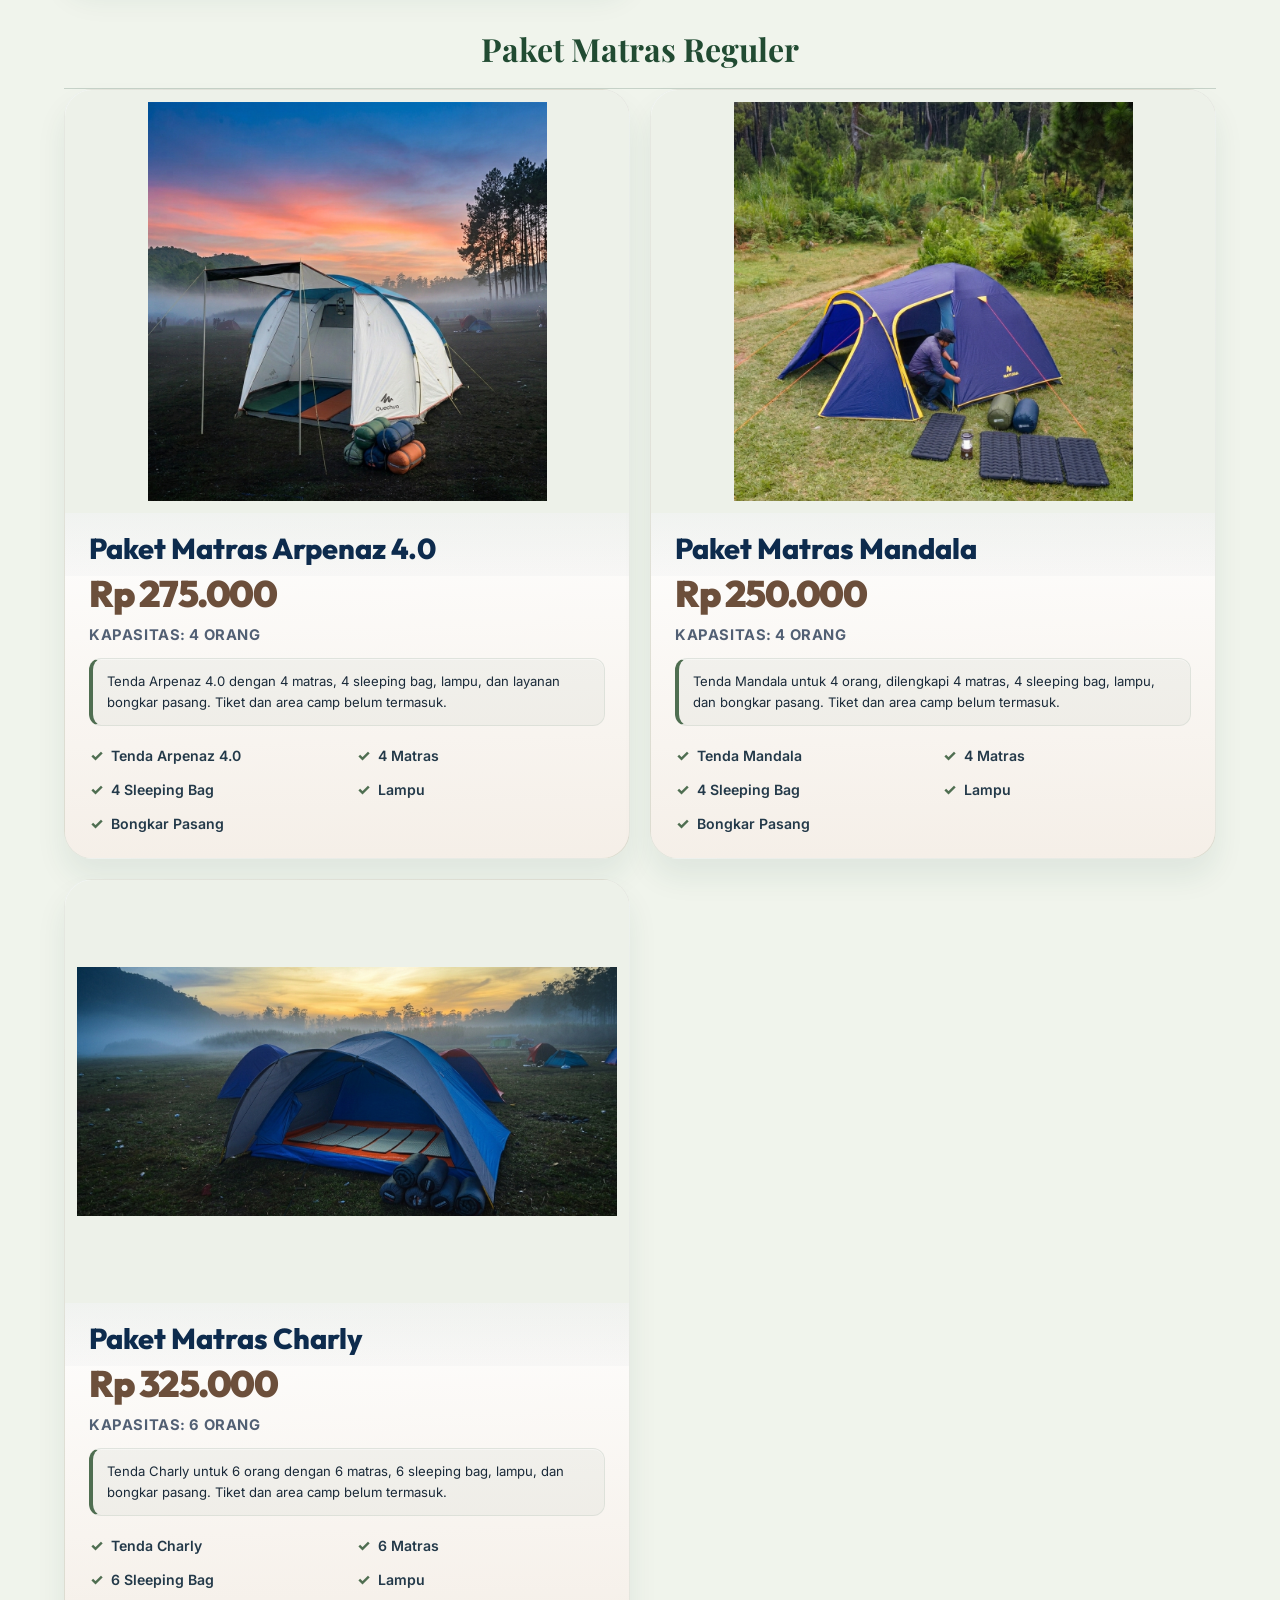
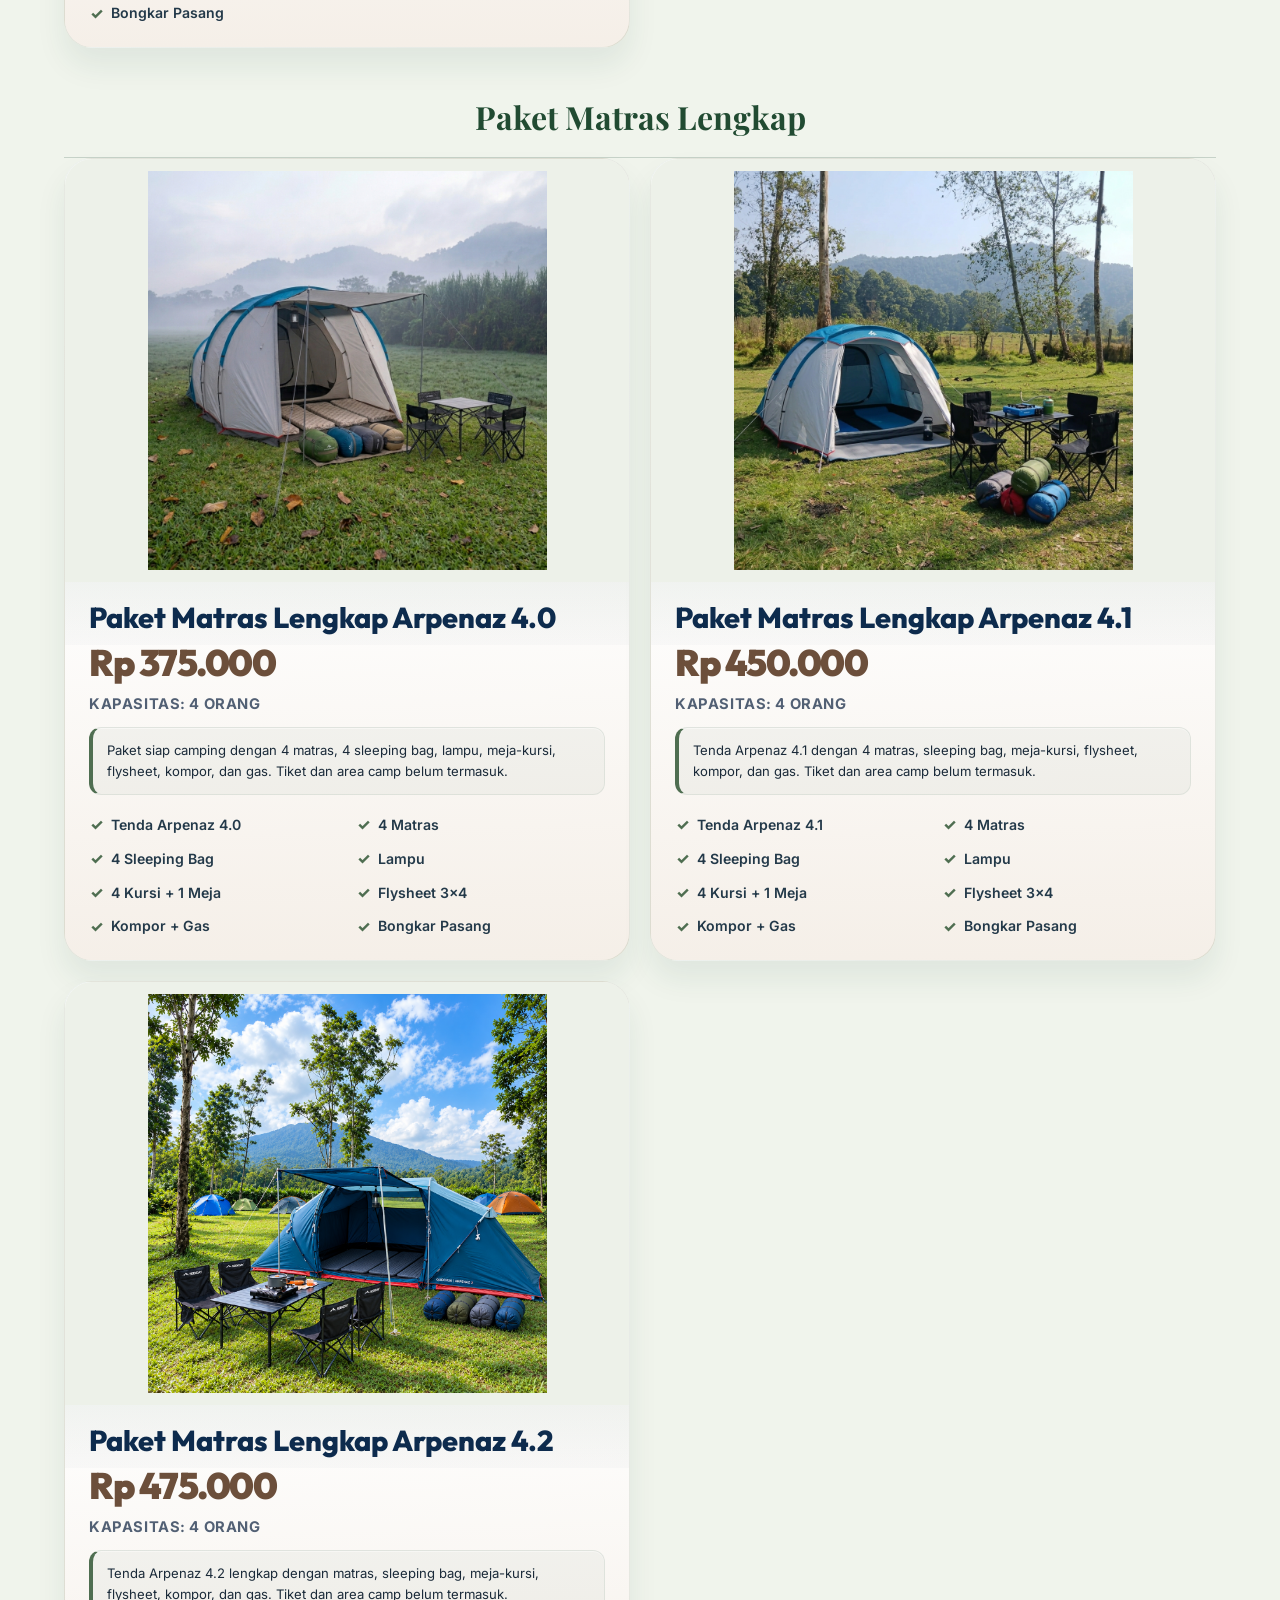
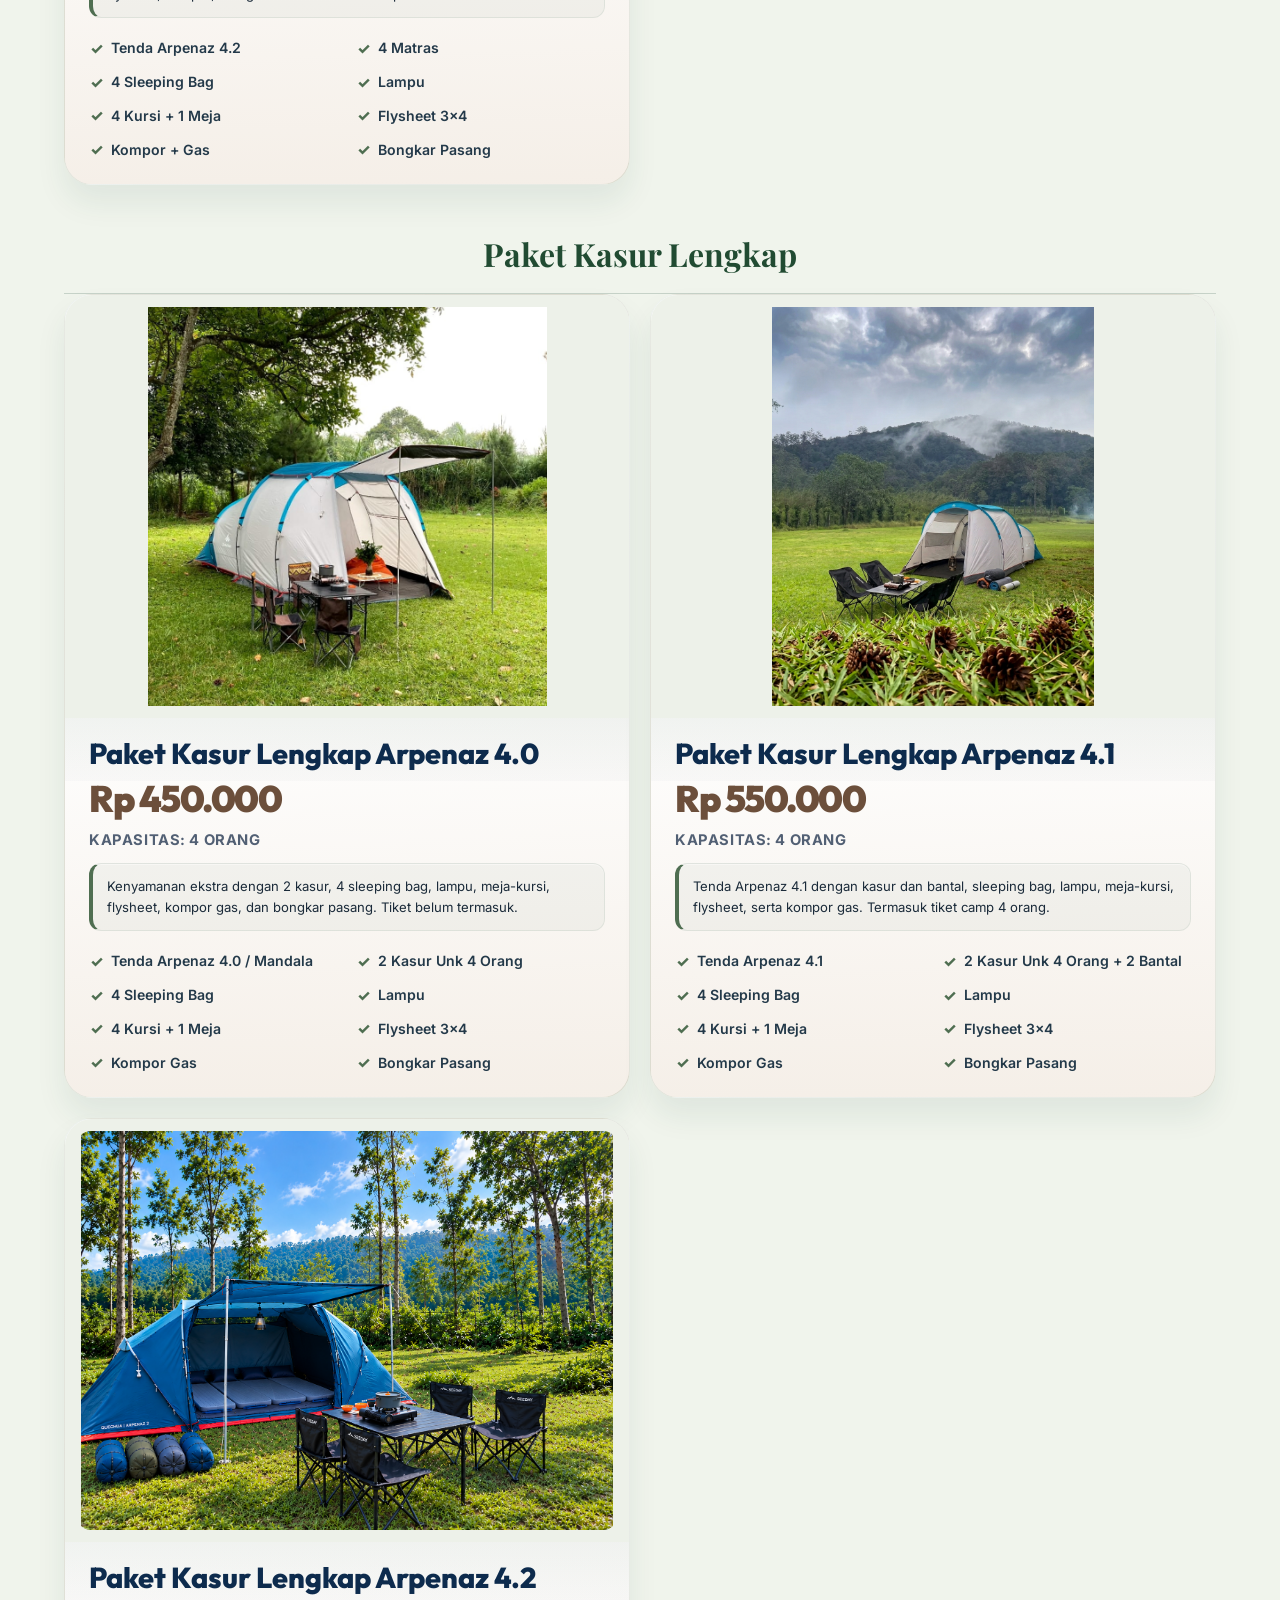
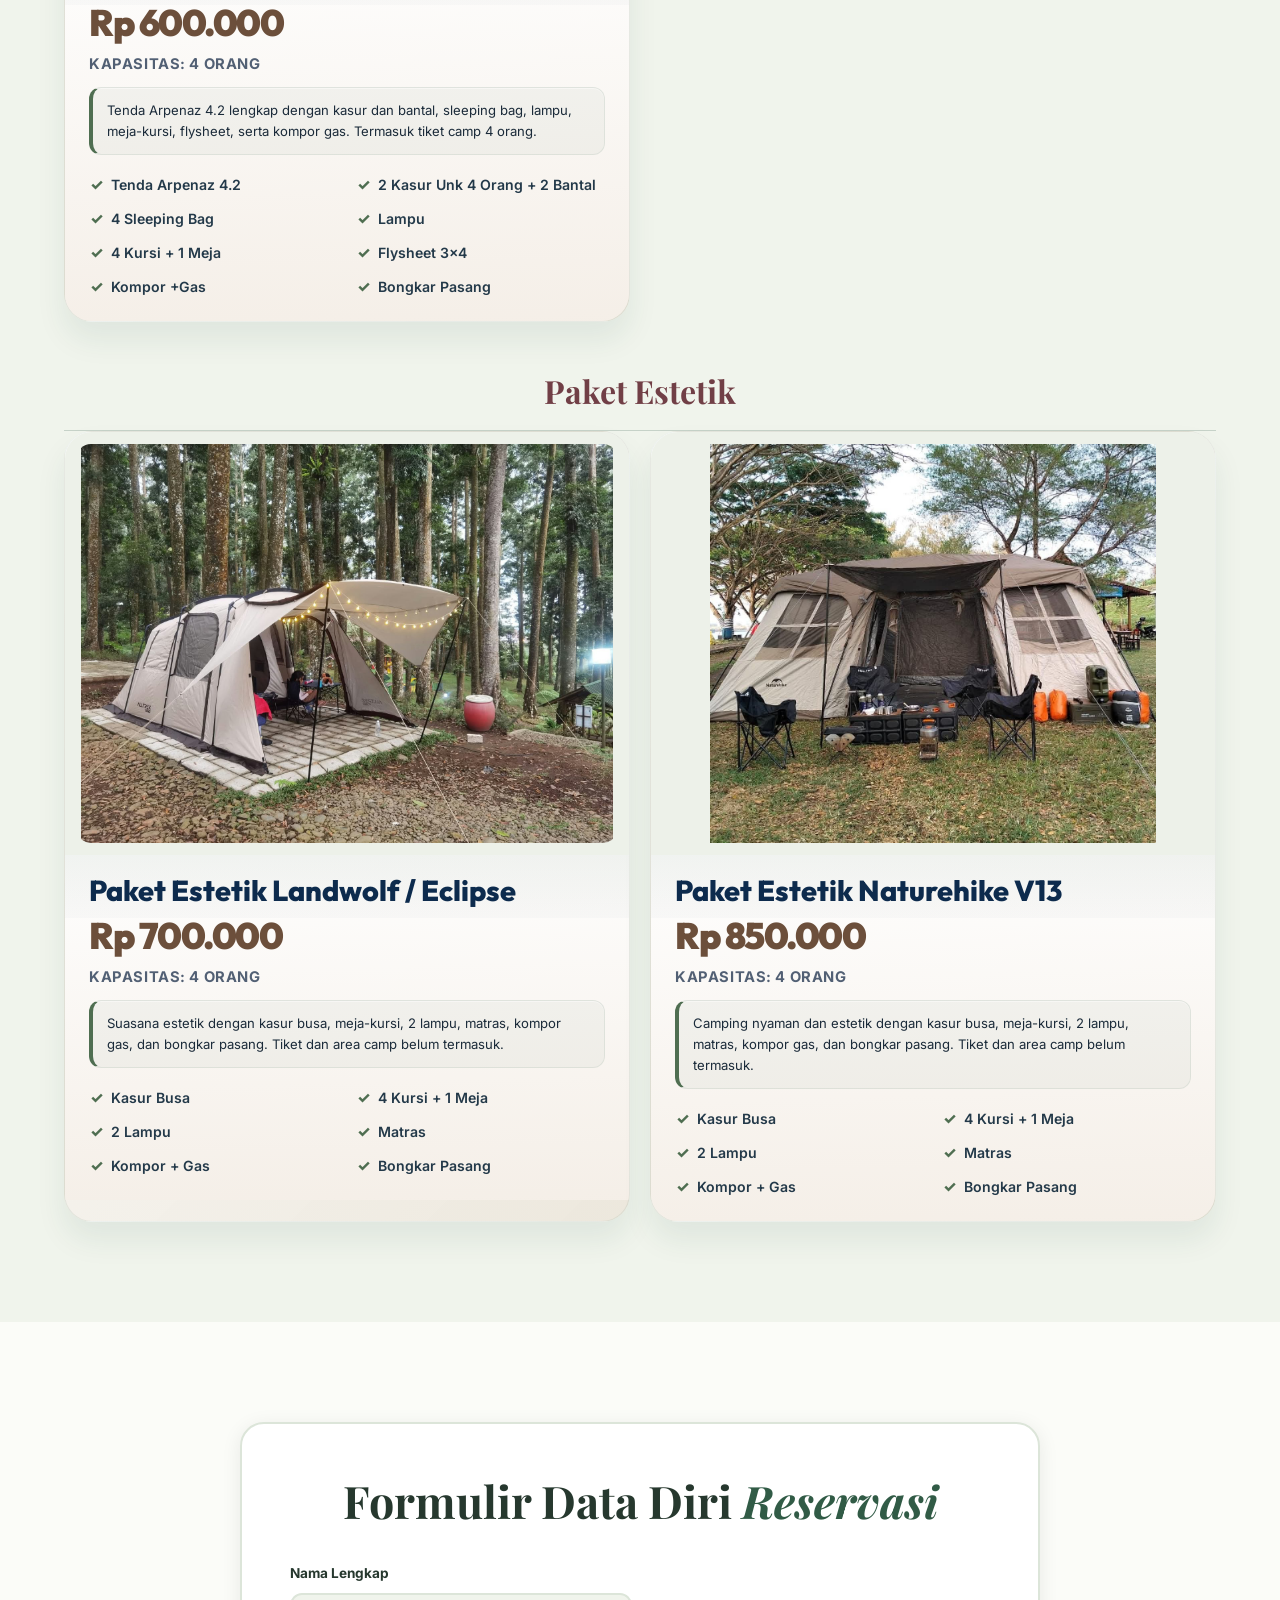
==== commit f3698404: "auto: 2026-10-15 17.54.42" ====
--- a/RANCAUPAS BEAUTY/index.html
+++ b/RANCAUPAS BEAUTY/index.html
@@ -9,7 +9,7 @@
     <link rel="preconnect" href="https://fonts.googleapis.com">
     <link rel="preconnect" href="https://fonts.gstatic.com" crossorigin>
     <link href="https://fonts.googleapis.com/css2?family=Playfair+Display:ital,wght@0,400;0,500;0,600;0,700;1,400;1,500&family=Inter:wght@300;400;500;600;700&family=Outfit:wght@300;400;500;600;700&display=swap" rel="stylesheet">
-    <link rel="stylesheet" href="style.css?v=32373da54320">
+    <link rel="stylesheet" href="style.css?v=0fade7ded975">
 </head>
 <body>
     <!-- Navigation -->
--- a/RANCAUPAS BEAUTY/style.css
+++ b/RANCAUPAS BEAUTY/style.css
@@ -1876,6 +1876,8 @@
 }
 
 .map-frame {
+    display: block;
+    position: relative;
     width: 100%;
     max-width: 900px;
     height: clamp(280px, 30vw, 380px);
@@ -1885,6 +1887,7 @@
     border-radius: 18px;
     background: #e8efe8;
     box-shadow: 0 18px 44px rgba(24, 54, 35, 0.12);
+    cursor: pointer;
 }
 
 .map-frame iframe {
@@ -1892,6 +1895,27 @@
     width: 100%;
     height: 100%;
     border: 0;
+    pointer-events: none;
+}
+
+.map-open-label {
+    position: absolute;
+    right: 16px;
+    bottom: 16px;
+    padding: 10px 14px;
+    border-radius: 6px;
+    background: #fff;
+    color: var(--color-primary);
+    font-size: 0.9rem;
+    font-weight: 700;
+    box-shadow: 0 4px 14px rgba(0, 0, 0, 0.18);
+    transition: background 0.2s ease, color 0.2s ease;
+}
+
+.map-frame:hover .map-open-label,
+.map-frame:focus-visible .map-open-label {
+    background: var(--color-primary);
+    color: #fff;
 }
 
 /* ============ Footer ============ */
